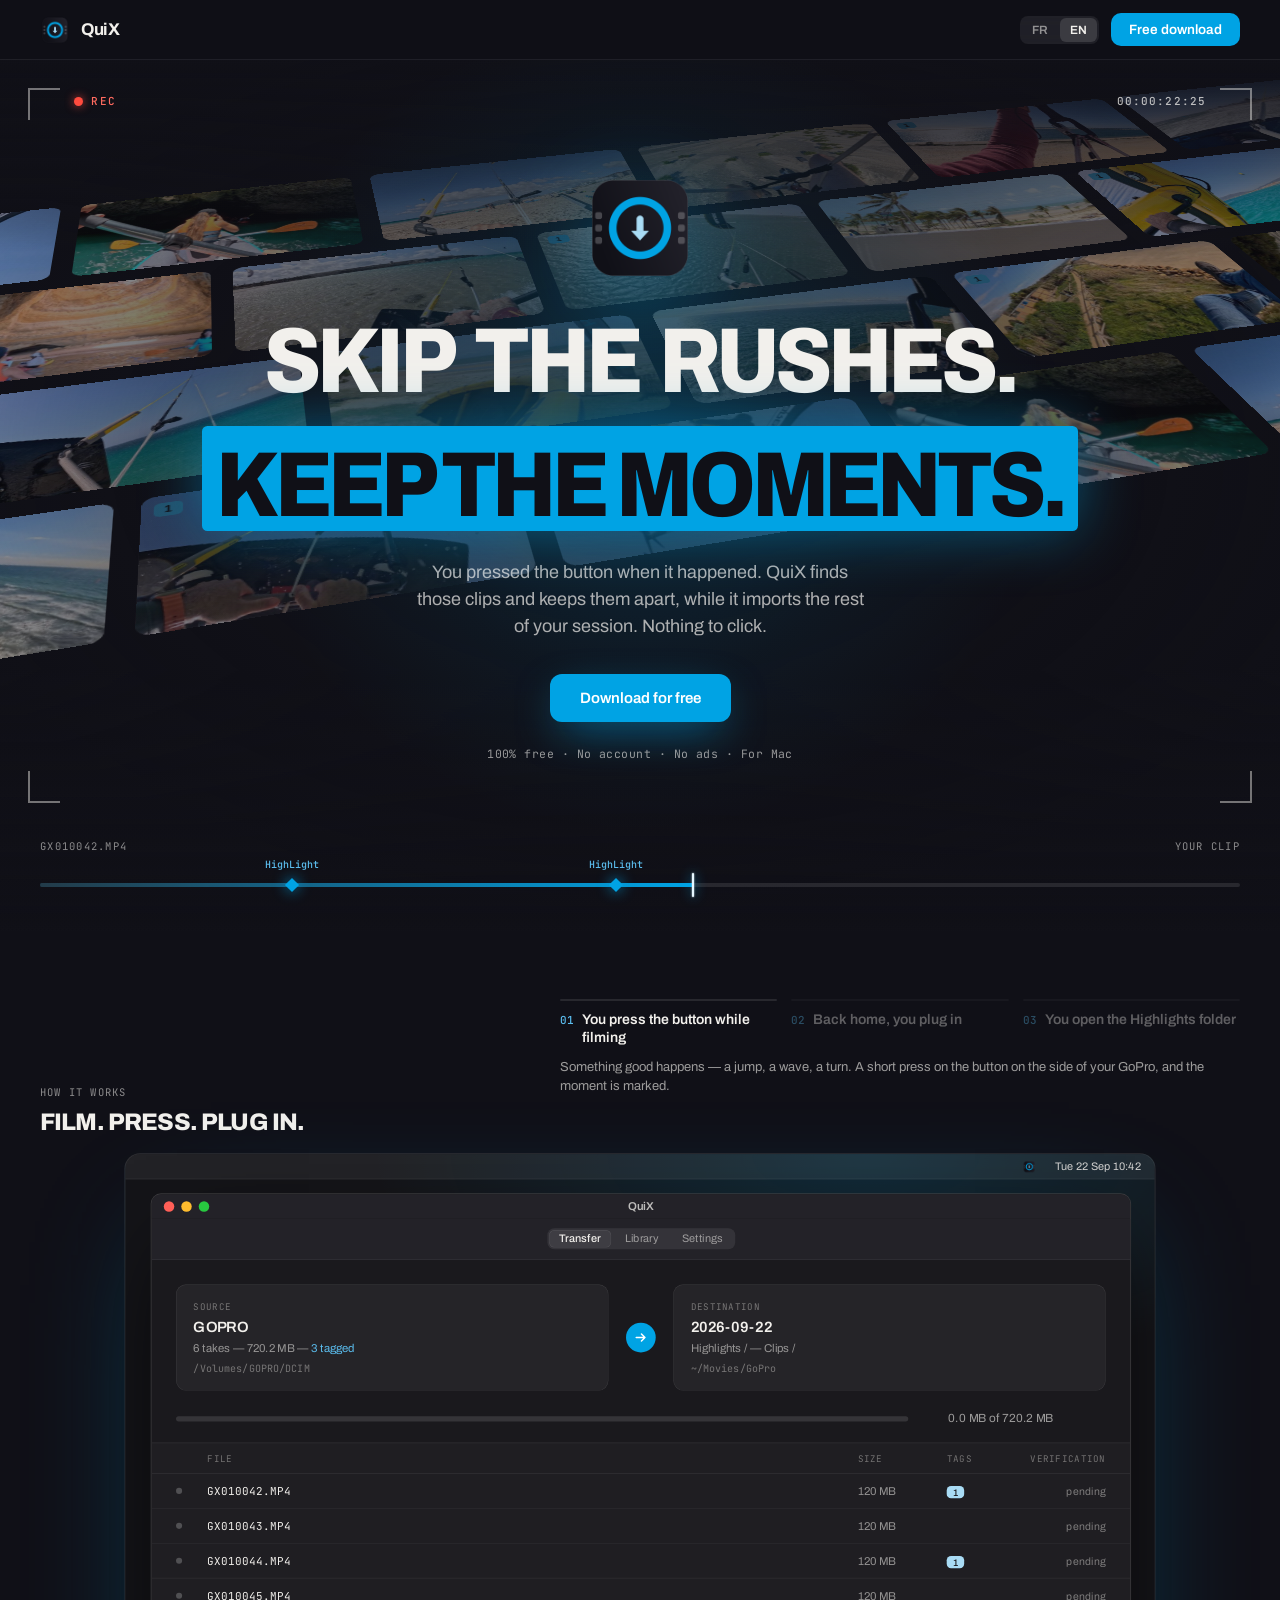
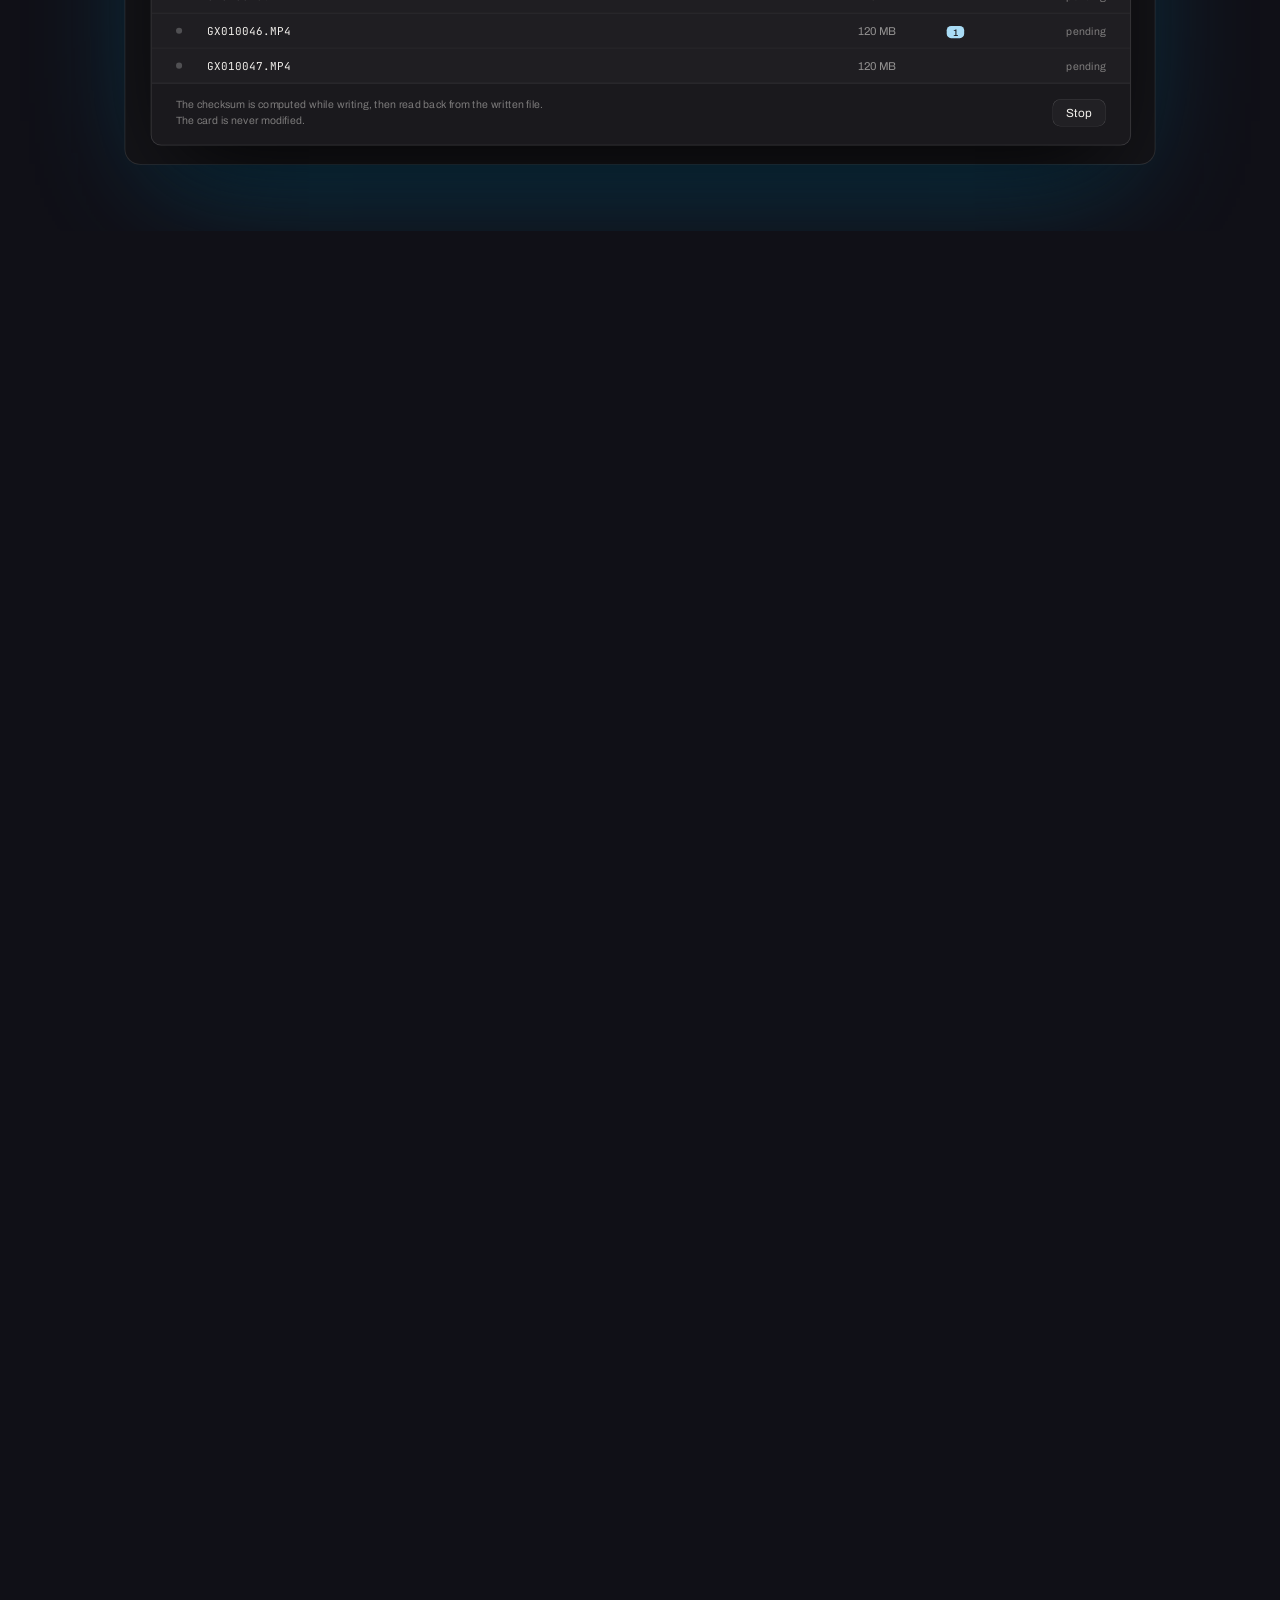
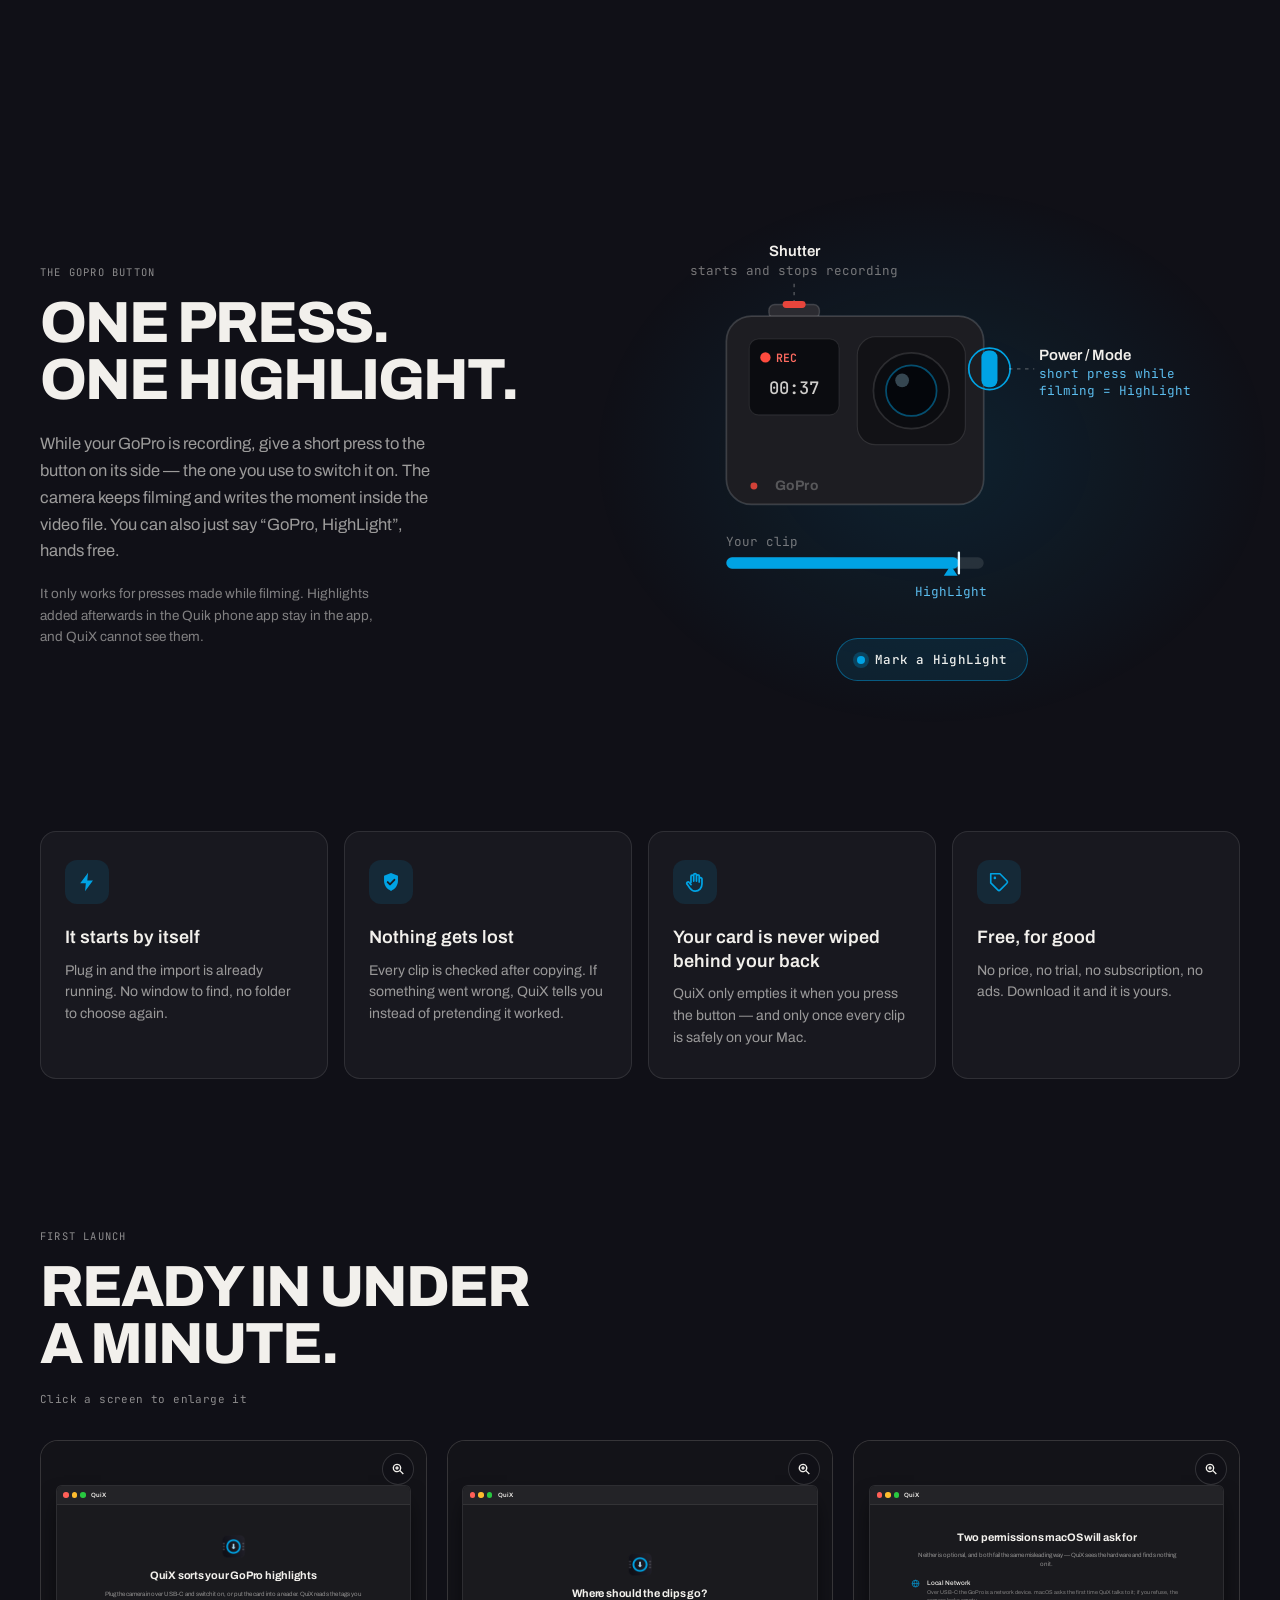
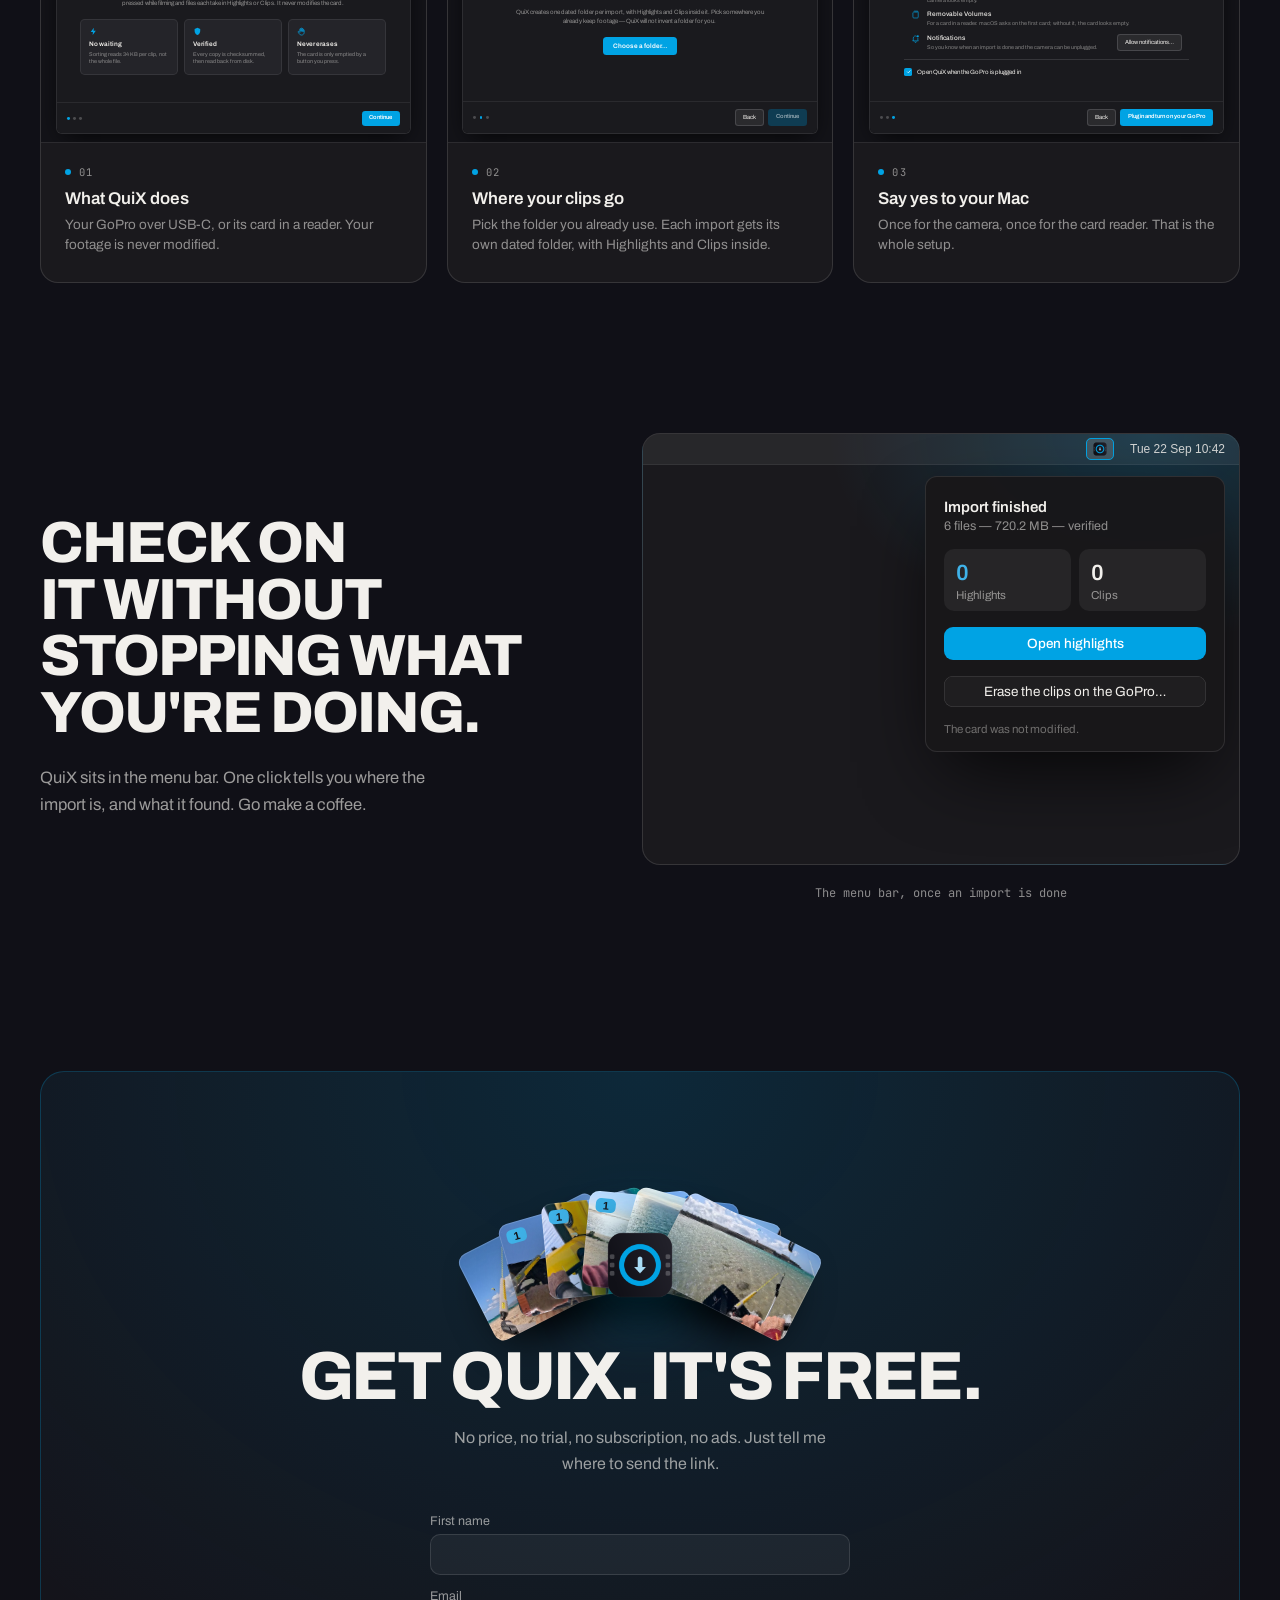
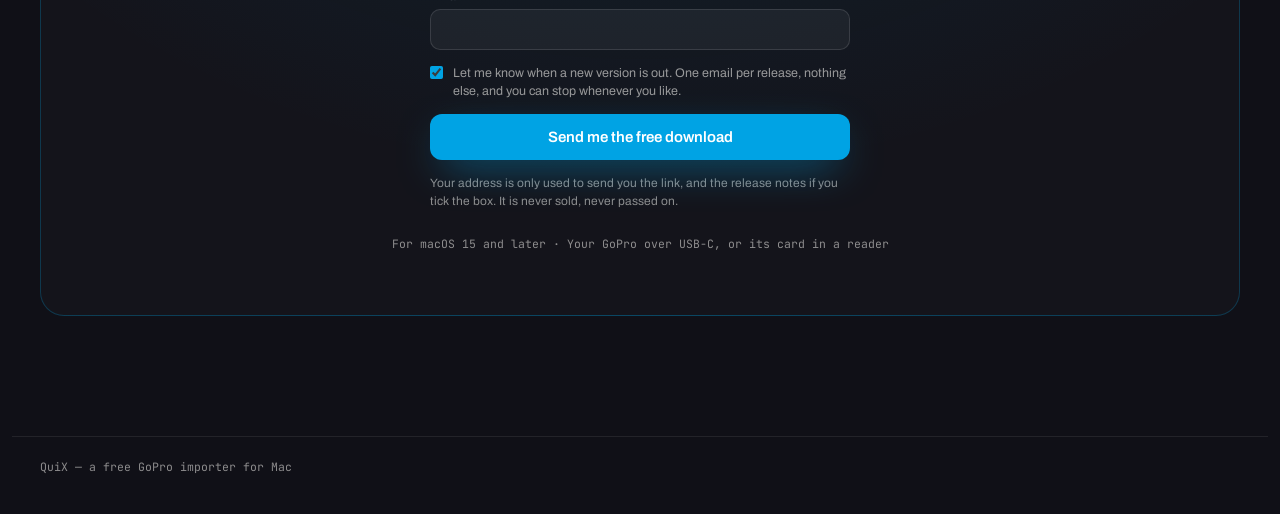
==== site/index.html @ 023a3b87 "fix(site): centre the shutter over the front screen; keep share folders on deploy The HERO12 drawing" ====
<!DOCTYPE html>
<html lang="en">
<head>
<meta charset="utf-8">
<meta name="viewport" content="width=device-width, initial-scale=1">
<title>QuiX — free GoPro importer for Mac that sorts your highlights</title>
<meta name="description" content="Press the button on your GoPro when something good happens. QuiX finds those moments and puts the clips in their own folder, automatically. Free, for Mac.">
<link rel="icon" href="assets/favicon.png">
<meta property="og:title" content="QuiX — skip the rushes, keep the moments">
<meta property="og:description" content="Press the button while you film. QuiX does the rest. Free, for Mac.">
<meta property="og:image" content="https://quix.xavier-kain.fr/assets/icon-1024.png">
<meta property="og:type" content="website">
<link rel="preconnect" href="https://fonts.googleapis.com">
<link rel="preconnect" href="https://fonts.gstatic.com" crossorigin>
<link href="https://fonts.googleapis.com/css2?family=Archivo:wdth,wght@62..125,400..900&amp;family=JetBrains+Mono:wght@400;500&amp;display=swap" rel="stylesheet">
<link rel="stylesheet" href="assets/site.css">
</head>
<body>
<!-- Generated by tools/build-site-from-design.py from the designer's export. Edit the design and
     re-run the script rather than editing this file by hand. -->
<div id="top" style="position:relative; font-family:Archivo, -apple-system, 'Helvetica Neue', sans-serif; background:#101017; color:#F2F0EC;">

<header style="position:sticky; top:0; z-index:50; background:rgba(16,16,23,.72); backdrop-filter:blur(16px); -webkit-backdrop-filter:blur(16px); border-bottom:1px solid rgba(255,255,255,.07);">
  <div style="max-width:1200px; margin:0 auto; padding:13px 28px; display:flex; align-items:center; justify-content:space-between; gap:16px;">
    <a href="#top" style="display:flex; align-items:center; gap:11px; color:#F2F0EC;">
      <img src="assets/icon-256.png" alt="QuiX" style="width:30px; height:30px; display:block;">
      <span style="font-weight:700; font-size:17px; letter-spacing:-.02em;">QuiX</span>
    </a>
    <div style="display:flex; align-items:center; gap:12px;">
      <div role="group" aria-label="Language" style="display:flex; gap:2px; padding:2px; border-radius:8px; background:rgba(255,255,255,.07);">
        <button type="button" data-lang="fr" data-action="setFr" style="font:600 12px Archivo, sans-serif; padding:5px 10px; border-radius:6px; border:0; cursor:pointer; color:#F2F0EC; background:rgba(255,255,255,.12);">FR</button>
        <button type="button" data-lang="en" data-action="setEn" style="font:600 12px Archivo, sans-serif; padding:5px 10px; border-radius:6px; border:0; cursor:pointer; color:rgba(242,240,236,.55); background:transparent;">EN</button>
      </div>
      <a class="hx0" href="#download" data-m="nav-cta" style="display:inline-flex; align-items:center; white-space:nowrap; font-size:13.5px; font-weight:600; color:#fff; background:#00A3E4; padding:9px 18px; border-radius:10px; transition:background .2s, transform .3s cubic-bezier(.2,.8,.2,1);">Free download</a>
    </div>
  </div>
  <div style="position:absolute; left:0; right:0; bottom:-1px; height:2px;">
    <div data-m="progress" style="height:100%; background:linear-gradient(90deg, rgba(0,163,228,.3), #00A3E4 85%, #E6F7FF); transform-origin:left center; transform:scaleX(0); box-shadow:0 0 12px rgba(0,163,228,.8);"></div>
  </div>
</header>

<section data-m="hero" data-screen-label="01 Hero" style="position:relative; overflow:hidden; min-height:calc(100vh - 57px); display:flex; flex-direction:column; justify-content:center; padding:110px 28px 170px; text-align:center; box-sizing:border-box; perspective:1400px;">
  <div data-m="wall" aria-hidden="true" style="position:absolute; left:50%; top:50%; width:2400px; margin:-560px 0 0 -1200px; transform:rotateX(52deg) rotateZ(-14deg); transform-origin:50% 50%; pointer-events:none;">
    <div data-row="0" style="display:flex; width:max-content; margin-bottom:22px;"></div>
    <div data-row="1" style="display:flex; width:max-content; margin-bottom:22px; margin-left:-160px;"></div>
    <div data-row="2" style="display:flex; width:max-content; margin-bottom:22px; margin-left:-80px;"></div>
    <div data-row="3" style="display:flex; width:max-content; margin-left:-240px;"></div>
  </div>
  <div aria-hidden="true" style="position:absolute; inset:0; pointer-events:none; background:radial-gradient(ellipse 58% 52% at 50% 46%, rgba(16,16,23,.9), rgba(16,16,23,.62) 62%, rgba(16,16,23,.4)), linear-gradient(180deg, #101017 0%, rgba(16,16,23,0) 22%, rgba(16,16,23,0) 70%, #101017 100%);"></div>
  <div data-m="halo" style="position:absolute; top:50%; left:50%; width:900px; height:900px; margin:-520px 0 0 -450px; pointer-events:none;">
    <div data-m="breathe" style="width:100%; height:100%; border-radius:50%; background:radial-gradient(circle, rgba(0,163,228,.2), rgba(0,163,228,.05) 40%, transparent 64%);"></div>
  </div>
  <div data-m="hero-flash" style="position:absolute; inset:0; pointer-events:none; opacity:0; background:radial-gradient(70% 55% at 50% 100%, rgba(0,163,228,.32), transparent 70%);"></div>

  
    <div data-m="hud" aria-hidden="true" style="position:absolute; top:28px; left:28px; right:28px; bottom:128px; pointer-events:none; transform-origin:50% 50%;">
      <i style="position:absolute; left:0; top:0; width:30px; height:30px; border-left:2px solid rgba(242,240,236,.45); border-top:2px solid rgba(242,240,236,.45);"></i>
      <i style="position:absolute; right:0; top:0; width:30px; height:30px; border-right:2px solid rgba(242,240,236,.45); border-top:2px solid rgba(242,240,236,.45);"></i>
      <i style="position:absolute; left:0; bottom:0; width:30px; height:30px; border-left:2px solid rgba(242,240,236,.45); border-bottom:2px solid rgba(242,240,236,.45);"></i>
      <i style="position:absolute; right:0; bottom:0; width:30px; height:30px; border-right:2px solid rgba(242,240,236,.45); border-bottom:2px solid rgba(242,240,236,.45);"></i>
      <div style="position:absolute; top:6px; left:46px; display:flex; align-items:center; gap:8px; font:500 11px 'JetBrains Mono', monospace; letter-spacing:.14em; color:#FF6B60;">
        <i data-m="blink" style="display:block; width:9px; height:9px; border-radius:50%; background:#FF4B3E; box-shadow:0 0 10px rgba(255,75,62,.8);"></i>
        <span>REC</span>
      </div>
      <div data-m="tc" style="position:absolute; top:6px; right:46px; font:500 11px 'JetBrains Mono', monospace; letter-spacing:.1em; color:rgba(242,240,236,.75); font-variant-numeric:tabular-nums;">00:00:21:00</div>
    </div>
  

  <div data-m="hero-par" style="position:relative; z-index:2; transform-origin:50% 30%;">
    <div data-reveal="blur" data-delay="0" style="width:min(116px, 14vh); height:min(116px, 14vh); margin:0 auto min(32px, 3.5vh);">
      <img data-m="float" src="assets/icon-1024.png" alt="QuiX" style="display:block; width:100%; height:100%; filter:drop-shadow(0 24px 50px rgba(0,163,228,.4));">
    </div>
    <h1 style="margin:0 auto 28px; font-weight:800; font-stretch:88%; font-size:min(clamp(26px, 7.2vw, 120px), 10.5vh); line-height:.94; letter-spacing:-.045em; text-transform:uppercase; max-width:20ch; perspective:800px;">
      <span style="display:flex; flex-wrap:nowrap; white-space:nowrap; justify-content:center; gap:0 .22em;">
        <span data-reveal="word" data-delay="150" style="display:inline-block; transform-origin:50% 100%;">Skip</span>
        <span data-reveal="word" data-delay="230" style="display:inline-block; transform-origin:50% 100%;">the</span>
        <span data-reveal="word" data-delay="310" style="display:inline-block; transform-origin:50% 100%;">rushes.</span>
      </span>
      <span style="display:flex; justify-content:center; margin-top:.24em;">
        <span data-reveal="word" data-delay="420" style="position:relative; display:inline-block; transform-origin:50% 100%; padding:.17em .16em .03em; white-space:nowrap;">
          <i data-m="hl-bar" style="position:absolute; inset:0; background:#00A3E4; border-radius:.06em; transform-origin:left center; overflow:hidden; box-shadow:0 0 60px rgba(0,163,228,.45);">
            <b data-m="hl-sheen" style="position:absolute; top:0; bottom:0; left:0; width:40%; background:linear-gradient(90deg, transparent, rgba(255,255,255,.55), transparent); transform:translateX(-120%);"></b>
          </i>
          <span data-m="hl-text" style="position:relative; color:#101017;">Keep the moments.</span>
        </span>
      </span>
    </h1>
    <p data-reveal="up" data-delay="700" style="font-size:18px; line-height:1.5; color:rgba(242,240,236,.7); margin:0 auto 34px; max-width:46ch; text-wrap:pretty;">You pressed the button when it happened. QuiX finds those clips and keeps them apart, while it imports the rest of your session. Nothing to click.</p>
    <div data-reveal="up" data-delay="820" style="display:flex; justify-content:center; gap:12px; flex-wrap:wrap;">
      <a class="hx1" href="#download" data-magnet="" style="display:inline-flex; align-items:center; gap:10px; white-space:nowrap; font-size:15px; font-weight:600; color:#fff; background:#00A3E4; padding:16px 30px; border-radius:12px; box-shadow:0 14px 44px -12px rgba(0,163,228,.75); transition:background .2s, transform .3s cubic-bezier(.2,.8,.2,1);">Download for free</a>
    </div>
    <p data-reveal="fade" data-delay="950" style="font:400 11.5px 'JetBrains Mono', monospace; letter-spacing:.04em; color:rgba(242,240,236,.6); margin:24px 0 0;">100% free · No account · No ads · For Mac</p>
  </div>

  <div data-reveal="fade" data-delay="1000" style="position:absolute; left:0; right:0; bottom:44px; padding:0 28px; z-index:2;">
    <div style="max-width:1200px; margin:0 auto;">
      <div style="display:flex; justify-content:space-between; gap:12px; font:400 10.5px 'JetBrains Mono', monospace; letter-spacing:.12em; text-transform:uppercase; color:rgba(242,240,236,.55); margin-bottom:30px;">
        <span>GX010042.MP4</span>
        <span>Your clip</span>
      </div>
      <div style="position:relative; height:4px; border-radius:2px; background:rgba(255,255,255,.1);">
        <div data-m="tl-fill" style="position:absolute; inset:0; border-radius:2px; background:linear-gradient(90deg, rgba(0,163,228,.15), #00A3E4); transform-origin:left center; transform:scaleX(.5);"></div>
        <div data-m="tl-mark" data-pos="0.21" style="position:absolute; left:21%; top:50%; width:0; height:0;">
          <i data-ripple="" style="position:absolute; left:-6px; top:-6px; width:12px; height:12px; border-radius:50%; border:1.5px solid #00A3E4; opacity:0; box-sizing:border-box;"></i>
          <i style="position:absolute; left:-5px; top:-5px; width:10px; height:10px; background:#00A3E4; transform:rotate(45deg); box-shadow:0 0 14px rgba(0,163,228,.9);"></i>
          <span data-label="" style="position:absolute; left:0; bottom:14px; transform:translate(-50%, 0); font:500 10px 'JetBrains Mono', monospace; color:#5BBDEE; white-space:nowrap;">HighLight</span>
        </div>
        <div data-m="tl-mark" data-pos="0.48" style="position:absolute; left:48%; top:50%; width:0; height:0;">
          <i data-ripple="" style="position:absolute; left:-6px; top:-6px; width:12px; height:12px; border-radius:50%; border:1.5px solid #00A3E4; opacity:0; box-sizing:border-box;"></i>
          <i style="position:absolute; left:-5px; top:-5px; width:10px; height:10px; background:#00A3E4; transform:rotate(45deg); box-shadow:0 0 14px rgba(0,163,228,.9);"></i>
          <span data-label="" style="position:absolute; left:0; bottom:14px; transform:translate(-50%, 0); font:500 10px 'JetBrains Mono', monospace; color:#5BBDEE; white-space:nowrap;">HighLight</span>
        </div>
        <div data-m="tl-mark" data-pos="0.76" style="position:absolute; left:76%; top:50%; width:0; height:0;">
          <i data-ripple="" style="position:absolute; left:-6px; top:-6px; width:12px; height:12px; border-radius:50%; border:1.5px solid #00A3E4; opacity:0; box-sizing:border-box;"></i>
          <i style="position:absolute; left:-5px; top:-5px; width:10px; height:10px; background:#00A3E4; transform:rotate(45deg); box-shadow:0 0 14px rgba(0,163,228,.9);"></i>
          <span data-label="" style="position:absolute; left:0; bottom:14px; transform:translate(-50%, 0); font:500 10px 'JetBrains Mono', monospace; color:#5BBDEE; white-space:nowrap;">HighLight</span>
        </div>
        <div data-m="tl-head" style="position:absolute; left:50%; top:50%; width:2px; height:24px; margin:-12px 0 0 -1px; border-radius:1px; background:#E6F7FF; box-shadow:0 0 12px #00A3E4, 0 0 2px #fff;"></div>
      </div>
    </div>
  </div>
</section>

<section id="comment" data-m="story" data-screen-label="02 Comment ça marche" style="position:relative; height:620vh;">
  <div style="position:sticky; top:0; height:100vh; overflow:hidden; display:flex; flex-direction:column; padding:68px 28px 16px; box-sizing:border-box;">
    <div style="max-width:1200px; width:100%; margin:0 auto; display:flex; flex-wrap:wrap; gap:16px 48px; align-items:flex-end; justify-content:space-between;">
      <div style="flex:0 1 auto; min-width:0;">
        <div data-m="story-kicker" data-reveal="fade" style="font:400 10.5px 'JetBrains Mono', monospace; letter-spacing:1.2px; text-transform:uppercase; color:rgba(242,240,236,.55); margin-bottom:12px;">How it works</div>
        <div style="overflow:hidden; padding-bottom:.06em;">
          <h2 data-m="story-h2" data-reveal="mask" style="margin:0; font-size:clamp(28px, 3.8vw, 48px); line-height:.98; letter-spacing:-.035em; font-weight:800; text-transform:uppercase;">Film. Press. Plug in.</h2>
        </div>
      </div>
      <div data-m="steps-wrap" style="flex:1 1 480px; max-width:680px; min-width:0;">
        <div style="display:grid; grid-template-columns:repeat(3, minmax(0, 1fr)); gap:14px;">
          <div data-m="step" style="transition:opacity .45s;">
            <div style="height:2px; background:rgba(255,255,255,.1); border-radius:1px; overflow:hidden; margin-bottom:10px;"><div data-m="step-fill" style="height:100%; background:#00A3E4; transform-origin:left center; transform:scaleX(0);"></div></div>
            <div style="display:flex; gap:8px; align-items:baseline;"><span style="font:500 11px 'JetBrains Mono', monospace; color:#5BBDEE;">01</span><span style="font-size:14px; font-weight:600; line-height:1.3;">You press the button while filming</span></div>
          </div>
          <div data-m="step" style="transition:opacity .45s;">
            <div style="height:2px; background:rgba(255,255,255,.1); border-radius:1px; overflow:hidden; margin-bottom:10px;"><div data-m="step-fill" style="height:100%; background:#00A3E4; transform-origin:left center; transform:scaleX(0);"></div></div>
            <div style="display:flex; gap:8px; align-items:baseline;"><span style="font:500 11px 'JetBrains Mono', monospace; color:#5BBDEE;">02</span><span style="font-size:14px; font-weight:600; line-height:1.3;">Back home, you plug in</span></div>
          </div>
          <div data-m="step" style="transition:opacity .45s;">
            <div style="height:2px; background:rgba(255,255,255,.1); border-radius:1px; overflow:hidden; margin-bottom:10px;"><div data-m="step-fill" style="height:100%; background:#00A3E4; transform-origin:left center; transform:scaleX(0);"></div></div>
            <div style="display:flex; gap:8px; align-items:baseline;"><span style="font:500 11px 'JetBrains Mono', monospace; color:#5BBDEE;">03</span><span style="font-size:14px; font-weight:600; line-height:1.3;">You open the Highlights folder</span></div>
          </div>
        </div>
        <div data-m="step-bodies" style="display:grid; margin-top:10px; font-size:13px; line-height:1.5; color:rgba(242,240,236,.62);">
          <p data-m="step-body" style="grid-area:1 / 1; margin:0; transition:opacity .45s, transform .45s;">Something good happens — a jump, a wave, a turn. A short press on the button on the side of your GoPro, and the moment is marked.</p>
          <p data-m="step-body" style="grid-area:1 / 1; margin:0; opacity:0; transition:opacity .45s, transform .45s;">The camera over USB-C, switched on. Or the memory card in a reader. QuiX starts on its own.</p>
          <p data-m="step-body" style="grid-area:1 / 1; margin:0; opacity:0; transition:opacity .45s, transform .45s;">Your whole session is there, and the moments you marked are already waiting in their own folder.</p>
        </div>
      </div>
    </div>

    <div data-m="stage-box" style="flex:1; min-height:0; position:relative; margin-top:18px;">
      <div data-m="stage" style="position:absolute; left:50%; top:50%; width:1180px; height:700px; margin:-350px 0 0 -590px; transform-origin:50% 50%; font-family:-apple-system, BlinkMacSystemFont, 'Helvetica Neue', Archivo, sans-serif; color:#F2F0EC; text-align:left;">
        <div style="position:absolute; inset:0; border-radius:18px; border:1px solid rgba(255,255,255,.12); overflow:hidden; background:radial-gradient(80% 60% at 72% 0%, rgba(0,163,228,.16), transparent 60%), #141418; box-shadow:0 50px 140px -50px rgba(0,163,228,.45);">
          <div style="display:flex; justify-content:flex-end; align-items:center; gap:16px; height:28px; padding:0 16px; background:rgba(255,255,255,.06); border-bottom:1px solid rgba(255,255,255,.06); font-size:12.5px; color:rgba(242,240,236,.85);">
            <span data-m="mb-icon" style="display:grid; place-items:center; width:28px; height:20px; border-radius:5px; transition:background .2s;"><img src="assets/icon-256.png" alt="" style="width:15px; height:15px; display:block;"></span>
            <span>Tue 22 Sep  10:42</span>
          </div>
        </div>

        <div style="position:absolute; left:30px; top:46px; width:1120px; height:630px; background:#1A191D; border-radius:12px; border:1px solid rgba(255,255,255,.14); overflow:hidden; box-shadow:0 40px 100px -30px rgba(0,0,0,.9);">
          <div style="position:relative; height:28px; background:#232228; display:flex; align-items:center; padding:0 14px;">
            <span style="display:flex; gap:8px;"><i style="display:block; width:12px; height:12px; border-radius:50%; background:#FF5F57;"></i><i style="display:block; width:12px; height:12px; border-radius:50%; background:#FEBC2E;"></i><i style="display:block; width:12px; height:12px; border-radius:50%; background:#28C840;"></i></span>
            <span style="position:absolute; left:0; right:0; text-align:center; font-size:13px; font-weight:600; color:rgba(242,240,236,.75); pointer-events:none;">QuiX</span>
          </div>
          <div style="position:relative; height:46px; background:#232228; display:flex; align-items:center; justify-content:center; border-bottom:.5px solid rgba(255,255,255,.08);">
            <div style="display:flex; gap:4px; padding:2px; border-radius:8px; background:rgba(255,255,255,.08);">
              <span data-m="tab" style="font-size:12.5px; font-weight:500; padding:3px 12px; border-radius:6px; color:#F2F0EC; background:rgba(255,255,255,.05); box-shadow:inset 0 0 0 .5px rgba(255,255,255,.12); transition:background .25s, color .25s;">Transfer</span>
              <span data-m="tab" style="font-size:12.5px; padding:3px 12px; border-radius:6px; color:rgba(242,240,236,.55); transition:background .25s, color .25s;">Library</span>
              <span data-m="tab" style="font-size:12.5px; padding:3px 12px; border-radius:6px; color:rgba(242,240,236,.55);">Settings</span>
            </div>
            <div data-m="ind" style="position:absolute; right:20px; top:0; bottom:0; display:flex; align-items:center; gap:7px; font-size:11.5px; color:#5BBDEE; opacity:0; transition:opacity .3s;"><i data-m="pulse-dot" style="display:block; width:6px; height:6px; border-radius:50%; background:#00A3E4;"></i><span>Import in progress</span></div>
          </div>

          <div style="position:relative; height:556px;">
            <div data-m="scene-transfer" style="position:absolute; inset:0; display:flex; flex-direction:column;">
              <div style="display:flex; align-items:center; gap:20px; padding:28px 28px 24px;">
                <div style="flex:1; min-width:0; padding:18px 20px; border-radius:12px; background:rgba(255,255,255,.05); box-shadow:inset 0 0 0 .5px rgba(255,255,255,.12); display:flex; flex-direction:column; gap:8px;">
                  <span style="font:400 10.5px 'JetBrains Mono', monospace; letter-spacing:1.2px; color:rgba(242,240,236,.4);">SOURCE</span>
                  <span style="font-size:17px; font-weight:600; letter-spacing:-.01em;">GOPRO</span>
                  <span style="font-size:13px; color:rgba(242,240,236,.55);">6 takes — 720.2 MB — <span style="color:#5BBDEE;">3 tagged</span></span>
                  <span style="font:400 11.5px 'JetBrains Mono', monospace; color:rgba(242,240,236,.4);">/Volumes/GOPRO/DCIM</span>
                </div>
                <div style="flex:none; width:34px; height:34px; border-radius:50%; background:#00A3E4; display:grid; place-items:center;"><svg viewBox="0 0 24 24" style="width:16px; height:16px;"><path d="M4 12h15M13 6l6 6-6 6" style="fill:none; stroke:#fff; stroke-width:2.6; stroke-linecap:round; stroke-linejoin:round;"></path></svg></div>
                <div style="flex:1; min-width:0; padding:18px 20px; border-radius:12px; background:rgba(255,255,255,.05); box-shadow:inset 0 0 0 .5px rgba(255,255,255,.12); display:flex; flex-direction:column; gap:8px;">
                  <span style="font:400 10.5px 'JetBrains Mono', monospace; letter-spacing:1.2px; color:rgba(242,240,236,.4);">DESTINATION</span>
                  <span style="font-size:17px; font-weight:600; letter-spacing:-.01em;">2026-09-22</span>
                  <span style="font-size:13px; color:rgba(242,240,236,.55);">Highlights / — Clips /</span>
                  <span style="font:400 11.5px 'JetBrains Mono', monospace; color:rgba(242,240,236,.4);">~/Movies/GoPro</span>
                </div>
              </div>
              <div style="display:flex; align-items:center; gap:16px; padding:0 28px 20px;">
                <div style="position:relative; flex:1; height:6px; border-radius:3px; background:rgba(255,255,255,.12); overflow:hidden;">
                  <i data-m="t-fill" style="position:absolute; left:0; top:0; bottom:0; width:100%; background:#00A3E4; border-radius:3px;"></i>
                  <i data-m="t-verif" style="position:absolute; top:0; bottom:0; left:100%; width:0; background:#C2E7F8;"></i>
                </div>
                <span data-m="t-mo" style="font-size:13.5px; color:rgba(242,240,236,.6); font-variant-numeric:tabular-nums; min-width:150px; text-align:right;">720,2 Mo sur 720,2 Mo</span>
                <span data-m="t-eta" style="font:400 12px 'JetBrains Mono', monospace; color:rgba(242,240,236,.4); min-width:44px;"></span>
              </div>
              <div style="flex:1; min-height:0; background:rgba(255,255,255,.025); border-top:.5px solid rgba(255,255,255,.08);">
                <div style="display:flex; align-items:center; gap:12px; padding:10px 28px; border-bottom:.5px solid rgba(255,255,255,.08); font:400 10.5px 'JetBrains Mono', monospace; letter-spacing:1.2px; color:rgba(242,240,236,.4);">
                  <span style="width:24px; flex:none;"></span><span style="flex:1;">FILE</span><span style="width:90px; flex:none;">SIZE</span><span style="width:70px; flex:none;">TAGS</span><span style="width:100px; flex:none; text-align:right;">VERIFICATION</span>
                </div>
                <div data-m="t-row" style="display:flex; align-items:center; gap:12px; padding:11px 28px; border-bottom:.5px solid rgba(255,255,255,.05);"><span style="width:24px; flex:none;"><i data-dot="" style="display:block; width:7px; height:7px; border-radius:50%; background:#00A3E4;"></i></span><span style="flex:1; min-width:0; font:400 12.5px 'JetBrains Mono', monospace;">GX010042.MP4</span><span style="width:90px; flex:none; font-size:13px; color:rgba(242,240,236,.55);">120 MB</span><span style="width:70px; flex:none;"><b style="font-size:11px; font-weight:500; color:#17161A; background:#A9DCF5; padding:1px 7px; border-radius:5px;">1</b></span><span data-state="" style="width:100px; flex:none; text-align:right; font-size:12px; color:rgba(242,240,236,.45);">verified</span></div>
                <div data-m="t-row" style="display:flex; align-items:center; gap:12px; padding:11px 28px; border-bottom:.5px solid rgba(255,255,255,.05);"><span style="width:24px; flex:none;"><i data-dot="" style="display:block; width:7px; height:7px; border-radius:50%; background:#00A3E4;"></i></span><span style="flex:1; min-width:0; font:400 12.5px 'JetBrains Mono', monospace;">GX010043.MP4</span><span style="width:90px; flex:none; font-size:13px; color:rgba(242,240,236,.55);">120 MB</span><span style="width:70px; flex:none;"></span><span data-state="" style="width:100px; flex:none; text-align:right; font-size:12px; color:rgba(242,240,236,.45);">verified</span></div>
                <div data-m="t-row" style="display:flex; align-items:center; gap:12px; padding:11px 28px; border-bottom:.5px solid rgba(255,255,255,.05);"><span style="width:24px; flex:none;"><i data-dot="" style="display:block; width:7px; height:7px; border-radius:50%; background:#00A3E4;"></i></span><span style="flex:1; min-width:0; font:400 12.5px 'JetBrains Mono', monospace;">GX010044.MP4</span><span style="width:90px; flex:none; font-size:13px; color:rgba(242,240,236,.55);">120 MB</span><span style="width:70px; flex:none;"><b style="font-size:11px; font-weight:500; color:#17161A; background:#A9DCF5; padding:1px 7px; border-radius:5px;">1</b></span><span data-state="" style="width:100px; flex:none; text-align:right; font-size:12px; color:rgba(242,240,236,.45);">verified</span></div>
                <div data-m="t-row" style="display:flex; align-items:center; gap:12px; padding:11px 28px; border-bottom:.5px solid rgba(255,255,255,.05);"><span style="width:24px; flex:none;"><i data-dot="" style="display:block; width:7px; height:7px; border-radius:50%; background:#00A3E4;"></i></span><span style="flex:1; min-width:0; font:400 12.5px 'JetBrains Mono', monospace;">GX010045.MP4</span><span style="width:90px; flex:none; font-size:13px; color:rgba(242,240,236,.55);">120 MB</span><span style="width:70px; flex:none;"></span><span data-state="" style="width:100px; flex:none; text-align:right; font-size:12px; color:rgba(242,240,236,.45);">verified</span></div>
                <div data-m="t-row" style="display:flex; align-items:center; gap:12px; padding:11px 28px; border-bottom:.5px solid rgba(255,255,255,.05);"><span style="width:24px; flex:none;"><i data-dot="" style="display:block; width:7px; height:7px; border-radius:50%; background:#00A3E4;"></i></span><span style="flex:1; min-width:0; font:400 12.5px 'JetBrains Mono', monospace;">GX010046.MP4</span><span style="width:90px; flex:none; font-size:13px; color:rgba(242,240,236,.55);">120 MB</span><span style="width:70px; flex:none;"><b style="font-size:11px; font-weight:500; color:#17161A; background:#A9DCF5; padding:1px 7px; border-radius:5px;">1</b></span><span data-state="" style="width:100px; flex:none; text-align:right; font-size:12px; color:rgba(242,240,236,.45);">verified</span></div>
                <div data-m="t-row" style="display:flex; align-items:center; gap:12px; padding:11px 28px; border-bottom:.5px solid rgba(255,255,255,.05);"><span style="width:24px; flex:none;"><i data-dot="" style="display:block; width:7px; height:7px; border-radius:50%; background:#00A3E4;"></i></span><span style="flex:1; min-width:0; font:400 12.5px 'JetBrains Mono', monospace;">GX010047.MP4</span><span style="width:90px; flex:none; font-size:13px; color:rgba(242,240,236,.55);">120 MB</span><span style="width:70px; flex:none;"></span><span data-state="" style="width:100px; flex:none; text-align:right; font-size:12px; color:rgba(242,240,236,.45);">verified</span></div>
              </div>
              <div style="display:flex; align-items:center; gap:14px; padding:16px 28px 20px; border-top:.5px solid rgba(255,255,255,.08);">
                <span style="max-width:420px; font-size:12px; line-height:1.45; color:rgba(242,240,236,.45);">The checksum is computed while writing, then read back from the written file. The card is never modified.</span>
                <span style="flex:1;"></span>
                <span data-m="t-stop" style="display:none; font-size:13.5px; padding:8px 16px; border-radius:9px; background:rgba(255,255,255,.03); box-shadow:inset 0 0 0 .5px rgba(255,255,255,.18);">Stop</span>
                <span data-m="t-done" style="display:flex; gap:10px;">
                  <span style="font-size:13.5px; padding:8px 16px; border-radius:9px; background:rgba(255,255,255,.03); box-shadow:inset 0 0 0 .5px rgba(255,255,255,.18);">Erase GoPro (6)…</span>
                  <span data-m="t-open" style="font-size:13.5px; font-weight:500; color:#fff; padding:9px 16px; border-radius:9px; background:#00A3E4; transition:box-shadow .3s;">Open highlights</span>
                </span>
              </div>
            </div>

            <div data-m="scene-library" style="position:absolute; inset:0; display:flex; opacity:0;">
              <div style="flex:none; width:214px; display:flex; flex-direction:column; background:#201F25; border-right:.5px solid rgba(255,255,255,.08);">
                <div style="padding:10px 10px 0; display:flex; flex-direction:column; gap:2px;">
                  <div style="display:flex; align-items:center; gap:9px; padding:7px 10px; border-radius:7px; font-size:13.5px; color:rgba(242,240,236,.85);"><i style="display:block; width:6px; height:6px; border-radius:50%; background:#00A3E4;"></i><span style="flex:1;">All highlights</span><span style="font-size:12px; color:rgba(242,240,236,.4);">3</span></div>
                  <div style="display:flex; align-items:center; gap:9px; padding:7px 10px; border-radius:7px; font-size:13.5px; color:rgba(242,240,236,.85);"><i style="display:block; width:6px; height:6px; border-radius:50%; background:rgba(255,255,255,.2);"></i><span style="flex:1;">All clips</span><span style="font-size:12px; color:rgba(242,240,236,.4);">6</span></div>
                  <div style="padding:20px 10px 8px; font:400 10.5px 'JetBrains Mono', monospace; letter-spacing:1.2px; color:rgba(242,240,236,.4);">SESSIONS</div>
                  <div style="display:flex; align-items:baseline; padding:7px 10px; border-radius:7px; background:rgba(255,255,255,.09); color:rgba(242,240,236,.85);"><span style="flex:1; font:400 12.5px 'JetBrains Mono', monospace;">2026-09-22</span><span style="font-size:12px; color:rgba(242,240,236,.4);">6</span></div>
                  <div style="display:flex; align-items:baseline; padding:7px 10px; border-radius:7px; color:rgba(242,240,236,.85);"><span style="flex:1; font:400 12.5px 'JetBrains Mono', monospace;">2026-09-14</span><span style="font-size:12px; color:rgba(242,240,236,.4);">11</span></div>
                  <div style="display:flex; align-items:baseline; padding:7px 10px; border-radius:7px; color:rgba(242,240,236,.85);"><span style="flex:1; font:400 12.5px 'JetBrains Mono', monospace;">2026-09-07</span><span style="font-size:12px; color:rgba(242,240,236,.4);">8</span></div>
                </div>
                <div style="flex:1;"></div>
                <div style="padding:14px 16px 16px; border-top:.5px solid rgba(255,255,255,.08); display:flex; flex-direction:column; gap:5px;">
                  <span style="font-size:11.5px; color:rgba(242,240,236,.4);">Import folder</span>
                  <span style="font:400 12px 'JetBrains Mono', monospace; color:rgba(242,240,236,.85);">~/Movies/GoPro</span>
                </div>
              </div>

              <div style="flex:1; min-width:0; display:flex; flex-direction:column;">
                <div style="height:46px; flex:none; display:flex; align-items:center; justify-content:space-between; padding:0 20px; background:#1F1E23; border-bottom:.5px solid rgba(255,255,255,.08);">
                  <span style="display:flex; align-items:baseline; gap:10px;"><b style="font-size:13.5px; font-weight:600;">2026-09-22</b><span style="font-size:12.5px; color:rgba(242,240,236,.4);">6 takes — 3 tagged</span></span>
                  <span style="display:flex; gap:4px; padding:2px; border-radius:8px; background:rgba(255,255,255,.08); font-size:12.5px;"><span style="padding:3px 12px; color:rgba(242,240,236,.55);">Highlights</span><span style="padding:3px 12px; color:rgba(242,240,236,.55);">Clips</span><span style="padding:3px 12px; border-radius:6px; font-weight:500; background:rgba(255,255,255,.05); box-shadow:inset 0 0 0 .5px rgba(255,255,255,.12);">All</span></span>
                </div>
                <div style="display:grid; grid-template-columns:repeat(3, minmax(0, 1fr)); gap:14px; padding:18px 20px 20px;">
                  <div data-m="thumb" style="min-width:0;"><div data-thumb-in="" style="display:flex; flex-direction:column; gap:7px;">
                    <div style="position:relative; aspect-ratio:16/9; border-radius:8px; overflow:hidden; background:rgba(255,255,255,.03) repeating-linear-gradient(135deg, rgba(255,255,255,.04) 0 6px, transparent 6px 12px);">
                      <div id="slot-c1" role="img" style="position:absolute; inset:0; width:100%; height:100%; background:#1C1B21 center/cover no-repeat url('assets/thumbs/k-jump.jpg');"></div>
                      <i data-thumb-sel="" style="position:absolute; inset:0; border-radius:8px; box-shadow:inset 0 0 0 2px #00A3E4; opacity:0; pointer-events:none;"></i>
                      <b data-badge="" style="position:absolute; top:7px; left:7px; font-size:11px; font-weight:500; color:#17161A; background:#3FB2E8; padding:1px 7px; border-radius:5px; pointer-events:none;">1</b>
                    </div>
                    <div style="display:flex; justify-content:space-between;"><span style="font:400 12px 'JetBrains Mono', monospace;">GX010042.MP4</span><span style="font-size:12px; color:rgba(242,240,236,.4);">0:42</span></div>
                  </div></div>
                  <div data-m="thumb" style="min-width:0;"><div data-thumb-in="" style="display:flex; flex-direction:column; gap:7px;">
                    <div style="position:relative; aspect-ratio:16/9; border-radius:8px; overflow:hidden; background:rgba(255,255,255,.03) repeating-linear-gradient(135deg, rgba(255,255,255,.04) 0 6px, transparent 6px 12px);">
                      <div id="slot-c2" role="img" style="position:absolute; inset:0; width:100%; height:100%; background:#1C1B21 center/cover no-repeat url('assets/thumbs/k-beach.jpg');"></div>
                      <i data-thumb-sel="" style="position:absolute; inset:0; border-radius:8px; box-shadow:inset 0 0 0 2px #00A3E4; opacity:0; pointer-events:none;"></i>
                    </div>
                    <div style="display:flex; justify-content:space-between;"><span style="font:400 12px 'JetBrains Mono', monospace;">GX010043.MP4</span><span style="font-size:12px; color:rgba(242,240,236,.4);">1:08</span></div>
                  </div></div>
                  <div data-m="thumb" style="min-width:0;"><div data-thumb-in="" style="display:flex; flex-direction:column; gap:7px;">
                    <div style="position:relative; aspect-ratio:16/9; border-radius:8px; overflow:hidden; background:rgba(255,255,255,.03) repeating-linear-gradient(135deg, rgba(255,255,255,.04) 0 6px, transparent 6px 12px);">
                      <div id="slot-c3" role="img" style="position:absolute; inset:0; width:100%; height:100%; background:#1C1B21 center/cover no-repeat url('assets/thumbs/flare.jpg');"></div>
                      <i data-thumb-sel="" style="position:absolute; inset:0; border-radius:8px; box-shadow:inset 0 0 0 2px #00A3E4; opacity:0; pointer-events:none;"></i>
                      <b data-badge="" style="position:absolute; top:7px; left:7px; font-size:11px; font-weight:500; color:#17161A; background:#3FB2E8; padding:1px 7px; border-radius:5px; pointer-events:none;">1</b>
                    </div>
                    <div style="display:flex; justify-content:space-between;"><span style="font:400 12px 'JetBrains Mono', monospace;">GX010044.MP4</span><span style="font-size:12px; color:rgba(242,240,236,.4);">0:37</span></div>
                  </div></div>
                  <div data-m="thumb" style="min-width:0;"><div data-thumb-in="" style="display:flex; flex-direction:column; gap:7px;">
                    <div style="position:relative; aspect-ratio:16/9; border-radius:8px; overflow:hidden; background:rgba(255,255,255,.03) repeating-linear-gradient(135deg, rgba(255,255,255,.04) 0 6px, transparent 6px 12px);">
                      <div id="slot-c4" role="img" style="position:absolute; inset:0; width:100%; height:100%; background:#1C1B21 center/cover no-repeat url('assets/thumbs/k-water.jpg');"></div>
                      <i data-thumb-sel="" style="position:absolute; inset:0; border-radius:8px; box-shadow:inset 0 0 0 2px #00A3E4; opacity:0; pointer-events:none;"></i>
                    </div>
                    <div style="display:flex; justify-content:space-between;"><span style="font:400 12px 'JetBrains Mono', monospace;">GX010045.MP4</span><span style="font-size:12px; color:rgba(242,240,236,.4);">0:55</span></div>
                  </div></div>
                  <div data-m="thumb" style="min-width:0;"><div data-thumb-in="" style="display:flex; flex-direction:column; gap:7px;">
                    <div style="position:relative; aspect-ratio:16/9; border-radius:8px; overflow:hidden; background:rgba(255,255,255,.03) repeating-linear-gradient(135deg, rgba(255,255,255,.04) 0 6px, transparent 6px 12px);">
                      <div id="slot-c5" role="img" style="position:absolute; inset:0; width:100%; height:100%; background:#1C1B21 center/cover no-repeat url('assets/thumbs/wing.jpg');"></div>
                      <i data-thumb-sel="" style="position:absolute; inset:0; border-radius:8px; box-shadow:inset 0 0 0 2px #00A3E4; opacity:0; pointer-events:none;"></i>
                      <b data-badge="" style="position:absolute; top:7px; left:7px; font-size:11px; font-weight:500; color:#17161A; background:#3FB2E8; padding:1px 7px; border-radius:5px; pointer-events:none;">1</b>
                    </div>
                    <div style="display:flex; justify-content:space-between;"><span style="font:400 12px 'JetBrains Mono', monospace;">GX010046.MP4</span><span style="font-size:12px; color:rgba(242,240,236,.4);">1:21</span></div>
                  </div></div>
                  <div data-m="thumb" style="min-width:0;"><div data-thumb-in="" style="display:flex; flex-direction:column; gap:7px;">
                    <div style="position:relative; aspect-ratio:16/9; border-radius:8px; overflow:hidden; background:rgba(255,255,255,.03) repeating-linear-gradient(135deg, rgba(255,255,255,.04) 0 6px, transparent 6px 12px);">
                      <div id="slot-c6" role="img" style="position:absolute; inset:0; width:100%; height:100%; background:#1C1B21 center/cover no-repeat url('assets/thumbs/para.jpg');"></div>
                      <i data-thumb-sel="" style="position:absolute; inset:0; border-radius:8px; box-shadow:inset 0 0 0 2px #00A3E4; opacity:0; pointer-events:none;"></i>
                    </div>
                    <div style="display:flex; justify-content:space-between;"><span style="font:400 12px 'JetBrains Mono', monospace;">GX010047.MP4</span><span style="font-size:12px; color:rgba(242,240,236,.4);">0:29</span></div>
                  </div></div>
                </div>
              </div>

              <div style="flex:none; width:268px; display:flex; flex-direction:column; background:#1F1E23; border-left:.5px solid rgba(255,255,255,.08);">
                <div style="height:46px; flex:none; display:flex; align-items:center; padding:0 18px; font-size:13px; font-weight:600; color:rgba(242,240,236,.55); border-bottom:.5px solid rgba(255,255,255,.08);">Inspector</div>
                <div style="position:relative; flex:1;">
                  <div data-m="insp-empty" style="position:absolute; inset:0; display:grid; place-items:center; font-size:12.5px; color:rgba(242,240,236,.4);">Select a take.</div>
                  <div data-m="insp-detail" style="position:absolute; inset:0; padding:18px; display:flex; flex-direction:column; gap:18px; opacity:0;">
                    <div style="position:relative; aspect-ratio:16/9; border-radius:8px; overflow:hidden; background:rgba(255,255,255,.03) repeating-linear-gradient(135deg, rgba(255,255,255,.04) 0 6px, transparent 6px 12px); box-shadow:inset 0 0 0 .5px rgba(255,255,255,.1);">
                      <div data-mirror="c1" style="position:absolute; inset:0; background-size:cover; background-position:center; background-image:url(assets/thumbs/k-jump.jpg);"></div>
                    </div>
                    <div style="display:flex; flex-direction:column; gap:4px;"><span style="font:400 14px 'JetBrains Mono', monospace;">GX010042.MP4</span><span style="font-size:12.5px; color:rgba(242,240,236,.4);">0:42 — 120 MB</span></div>
                    <div style="display:flex; flex-direction:column; gap:10px;">
                      <span style="font:400 10.5px 'JetBrains Mono', monospace; letter-spacing:1.2px; color:rgba(242,240,236,.4);">1 MOMENT</span>
                      <div style="position:relative; height:26px; border-radius:5px; overflow:hidden; background:rgba(255,255,255,.03) repeating-linear-gradient(135deg, rgba(255,255,255,.04) 0 6px, transparent 6px 12px); box-shadow:inset 0 0 0 .5px rgba(255,255,255,.1);">
                        <i data-m="insp-mark" style="position:absolute; left:57%; top:0; bottom:0; width:2px; border-radius:1px; background:#00A3E4; box-shadow:0 0 10px #00A3E4; transform-origin:50% 100%;"></i>
                      </div>
                      <div style="display:flex; align-items:center; gap:10px; padding:6px 8px;"><i style="display:block; width:3px; height:14px; border-radius:2px; background:#00A3E4;"></i><span style="font:400 12.5px 'JetBrains Mono', monospace;">0:24</span><span style="flex:1;"></span><span style="font-size:11.5px; color:rgba(242,240,236,.4);">recording</span></div>
                    </div>
                    <span data-m="reveal" style="display:block; text-align:center; font-size:13.5px; font-weight:500; color:#fff; padding:9px 16px; border-radius:9px; background:#00A3E4;">Reveal in Finder</span>
                    <span style="font-size:11.5px; line-height:1.4; color:rgba(242,240,236,.4);">Highlights added afterwards in the Quik app stay inside that app.</span>
                  </div>
                </div>
              </div>
            </div>
          </div>
        </div>

        <div data-m="finder" style="position:absolute; left:250px; top:176px; width:660px; z-index:6; border-radius:12px; overflow:hidden; background:#1E1E22; border:1px solid rgba(255,255,255,.16); box-shadow:0 30px 80px -10px rgba(0,0,0,.85); opacity:0; transform-origin:50% 30%;">
          <div style="display:flex; align-items:center; gap:14px; padding:10px 14px; background:#2A2A2F; border-bottom:1px solid rgba(0,0,0,.4);">
            <span style="display:flex; gap:8px;"><i style="display:block; width:12px; height:12px; border-radius:50%; background:#FF5F57;"></i><i style="display:block; width:12px; height:12px; border-radius:50%; background:#FEBC2E;"></i><i style="display:block; width:12px; height:12px; border-radius:50%; background:#28C840;"></i></span>
            <span style="font-size:15px; letter-spacing:.3em; color:rgba(242,240,236,.4);">‹ ›</span>
            <span style="font-size:13.5px; font-weight:600;">Highlights</span>
          </div>
          <div style="display:flex; height:230px;">
            <div style="flex:none; width:150px; padding:12px 10px; background:rgba(40,40,46,.95); display:flex; flex-direction:column; gap:2px; font-size:12.5px; color:rgba(242,240,236,.85);">
              <span style="font-size:10.5px; font-weight:600; color:rgba(242,240,236,.4); padding:0 7px 6px;">Favorites</span>
              <span style="padding:4px 8px;">AirDrop</span><span style="padding:4px 8px;">Recents</span><span style="padding:4px 8px;">Applications</span><span style="padding:4px 8px; border-radius:5px; background:rgba(255,255,255,.1);">Movies</span><span style="padding:4px 8px;">Downloads</span>
            </div>
            <div style="flex:1; min-width:0; display:flex; align-items:flex-start; gap:18px; padding:26px 22px;">
              <div data-m="file" style="width:130px; flex:none; text-align:center;">
                <div data-file-icon="" style="position:relative; aspect-ratio:16/9; border-radius:5px; overflow:hidden; border:2px solid #fff; box-shadow:0 4px 12px rgba(0,0,0,.5); background:#2A2A2F repeating-linear-gradient(135deg, rgba(255,255,255,.05) 0 6px, transparent 6px 12px); transition:box-shadow .2s;"><div data-mirror="c1" style="position:absolute; inset:0; background-size:cover; background-position:center; background-image:url(assets/thumbs/k-jump.jpg);"></div></div>
                <span data-file-name="" style="display:inline-block; margin-top:8px; font-size:11.5px; padding:1px 6px; border-radius:4px;">GX010042.MP4</span>
              </div>
              <div data-m="file" style="width:130px; flex:none; text-align:center;">
                <div data-file-icon="" style="position:relative; aspect-ratio:16/9; border-radius:5px; overflow:hidden; border:2px solid #fff; box-shadow:0 4px 12px rgba(0,0,0,.5); background:#2A2A2F repeating-linear-gradient(135deg, rgba(255,255,255,.05) 0 6px, transparent 6px 12px);"><div data-mirror="c3" style="position:absolute; inset:0; background-size:cover; background-position:center; background-image:url(assets/thumbs/flare.jpg);"></div></div>
                <span data-file-name="" style="display:inline-block; margin-top:8px; font-size:11.5px; padding:1px 6px; border-radius:4px;">GX010044.MP4</span>
              </div>
              <div data-m="file" style="width:130px; flex:none; text-align:center;">
                <div data-file-icon="" style="position:relative; aspect-ratio:16/9; border-radius:5px; overflow:hidden; border:2px solid #fff; box-shadow:0 4px 12px rgba(0,0,0,.5); background:#2A2A2F repeating-linear-gradient(135deg, rgba(255,255,255,.05) 0 6px, transparent 6px 12px);"><div data-mirror="c5" style="position:absolute; inset:0; background-size:cover; background-position:center; background-image:url(assets/thumbs/wing.jpg);"></div></div>
                <span data-file-name="" style="display:inline-block; margin-top:8px; font-size:11.5px; padding:1px 6px; border-radius:4px;">GX010046.MP4</span>
              </div>
            </div>
          </div>
          <div style="display:flex; align-items:center; gap:8px; padding:8px 14px; font-size:11.5px; color:rgba(242,240,236,.55); background:#232327; border-top:1px solid rgba(0,0,0,.4);">
            <span>Movies</span><span style="color:rgba(242,240,236,.3);">›</span><span>GoPro</span><span style="color:rgba(242,240,236,.3);">›</span><span>2026-09-22</span><span style="color:rgba(242,240,236,.3);">›</span><span>Highlights</span><span style="flex:1;"></span><span>3 items</span>
          </div>
        </div>

        <div data-m="pop-scan" style="position:absolute; top:34px; right:58px; width:300px; z-index:7; box-sizing:border-box; padding:22px 18px 16px; display:flex; flex-direction:column; gap:16px; border-radius:12px; background:rgba(24,23,26,.96); border:1px solid rgba(255,255,255,.1); box-shadow:0 24px 70px -16px rgba(0,0,0,.9); transform-origin:calc(100% - 30px) 0; opacity:0;">
          <div style="display:flex; align-items:center; gap:9px;"><i data-m="pulse-dot" style="display:block; width:7px; height:7px; border-radius:50%; background:#00A3E4;"></i><span style="font-size:15px; font-weight:600;">Reading the camera</span></div>
          <div style="display:flex; align-items:flex-end; gap:3px; height:26px;">
            <i data-m="scan-bar" style="flex:1; height:12px; border-radius:1px; background:rgba(255,255,255,.16);"></i><i data-m="scan-bar" style="flex:1; height:20px; border-radius:1px; background:rgba(255,255,255,.16);"></i><i data-m="scan-bar" style="flex:1; height:9px; border-radius:1px; background:rgba(255,255,255,.16);"></i><i data-m="scan-bar" style="flex:1; height:26px; border-radius:1px; background:rgba(255,255,255,.16);"></i><i data-m="scan-bar" style="flex:1; height:15px; border-radius:1px; background:rgba(255,255,255,.16);"></i><i data-m="scan-bar" style="flex:1; height:22px; border-radius:1px; background:rgba(255,255,255,.16);"></i><i data-m="scan-bar" style="flex:1; height:11px; border-radius:1px; background:rgba(255,255,255,.16);"></i><i data-m="scan-bar" style="flex:1; height:24px; border-radius:1px; background:rgba(255,255,255,.16);"></i><i data-m="scan-bar" style="flex:1; height:17px; border-radius:1px; background:rgba(255,255,255,.16);"></i><i data-m="scan-bar" style="flex:1; height:13px; border-radius:1px; background:rgba(255,255,255,.16);"></i><i data-m="scan-bar" style="flex:1; height:25px; border-radius:1px; background:rgba(255,255,255,.16);"></i><i data-m="scan-bar" style="flex:1; height:10px; border-radius:1px; background:rgba(255,255,255,.16);"></i><i data-m="scan-bar" style="flex:1; height:19px; border-radius:1px; background:rgba(255,255,255,.16);"></i><i data-m="scan-bar" style="flex:1; height:14px; border-radius:1px; background:rgba(255,255,255,.16);"></i>
          </div>
          <div style="display:flex; justify-content:space-between; font-size:12.5px; color:rgba(242,240,236,.55);"><span data-m="scan-count">0 sur 6 clips</span><span>headers only</span></div>
          <span style="font-size:11.5px; color:rgba(242,240,236,.4);">No video is copied at this stage.</span>
        </div>

        <div data-m="cursor" aria-hidden="true" style="position:absolute; left:0; top:0; z-index:10; width:24px; height:24px; margin:-3px 0 0 -4px; opacity:0; pointer-events:none; filter:drop-shadow(0 2px 3px rgba(0,0,0,.5));">
          <svg data-cursor-svg="" viewBox="0 0 24 24" style="width:100%; height:100%; transform-origin:20% 10%;"><path d="M5 2.5v17.2l4.3-4.1 2.6 6 3-1.3-2.6-5.9h6z" style="fill:#fff; stroke:#000; stroke-width:1.2; stroke-linejoin:round;"></path></svg>
        </div>
      </div>
    </div>
    <p data-m="story-caption" style="flex:none; font:400 12px 'JetBrains Mono', monospace; line-height:1.5; color:rgba(242,240,236,.6); text-align:center; margin:14px auto 0; max-width:60ch; opacity:0;">The end of an import: three marked takes, already waiting in Highlights.</p>
  </div>
</section>

<section data-screen-label="03 Bouton GoPro" style="padding:120px 28px 0;">
  <div style="max-width:1200px; margin:0 auto; display:flex; flex-wrap:wrap; gap:56px 64px; align-items:center;">
    <div style="flex:1 1 340px; min-width:0;">
      <div data-reveal="fade" style="font:400 10.5px 'JetBrains Mono', monospace; letter-spacing:1.2px; text-transform:uppercase; color:rgba(242,240,236,.55); margin-bottom:16px;">The GoPro button</div>
      <div style="overflow:hidden; padding-bottom:.06em; margin-bottom:22px;">
        <h2 data-reveal="mask" style="margin:0; font-size:clamp(32px, 4.6vw, 58px); line-height:.98; letter-spacing:-.035em; font-weight:800; text-transform:uppercase; text-wrap:balance; max-width:14ch;">One press. One highlight.</h2>
      </div>
      <p data-reveal="up" data-delay="100" style="font-size:16.5px; line-height:1.62; color:rgba(242,240,236,.62); margin:0 0 18px; max-width:44ch; text-wrap:pretty;">While your GoPro is recording, give a short press to the button on its side — the one you use to switch it on. The camera keeps filming and writes the moment inside the video file. You can also just say “GoPro, HighLight”, hands free.</p>
      <p data-reveal="up" data-delay="180" style="font-size:13.5px; line-height:1.6; color:rgba(242,240,236,.5); margin:0; max-width:44ch; text-wrap:pretty;">It only works for presses made while filming. Highlights added afterwards in the Quik phone app stay in the app, and QuiX cannot see them.</p>
    </div>
    <div data-reveal="scale" data-delay="120" style="flex:1.2 1 400px; min-width:0; position:relative; text-align:center;">
      <div style="position:absolute; inset:-10% -5%; background:radial-gradient(closest-side, rgba(0,163,228,.12), transparent); pointer-events:none;"></div>
      <svg viewBox="44 0 470 330" role="img" aria-label="GoPro HERO12 Black, vue de face" style="position:relative; width:100%; max-width:540px; margin:0 auto; display:block; overflow:visible;">
        <text x="159" y="22" style="fill:#F2F0EC; font:600 13px Archivo, sans-serif; text-anchor:middle;">Shutter</text>
        <text x="159" y="38" style="fill:rgba(242,240,236,.45); font:400 11px 'JetBrains Mono', monospace; text-anchor:middle;">starts and stops recording</text>
        <path d="M159 46 V66" style="stroke:rgba(255,255,255,.28); stroke-width:1.2; stroke-dasharray:3 4; fill:none;"></path>
        <rect x="137" y="64" width="44" height="12" rx="5" style="fill:#2B2B31; stroke:rgba(255,255,255,.16); stroke-width:1.2;"></rect>
        <rect x="149" y="61" width="20" height="6" rx="3" style="fill:#E8453C;"></rect>
        <rect x="100" y="74" width="224" height="164" rx="22" style="fill:#1D1D22; stroke:rgba(255,255,255,.16); stroke-width:1.5;"></rect>
        <g data-action="press" style="cursor:pointer;">
          <circle data-m="pulse-ring" cx="329" cy="120" r="18" style="fill:none; stroke:#00A3E4; stroke-width:1.5; transform-box:fill-box; transform-origin:center;"></circle>
          <circle data-m="gp-halo" cx="330" cy="120" r="15" style="fill:rgba(0,163,228,.45); opacity:0; transform-box:fill-box; transform-origin:center;"></circle>
          <rect data-m="gp-btn" x="322" y="104" width="14" height="32" rx="6" style="fill:#00A3E4;"></rect>
          <rect x="306" y="90" width="44" height="60" style="fill:transparent;"></rect>
        </g>
        <path d="M346 120 H368" style="stroke:rgba(255,255,255,.28); stroke-width:1.2; stroke-dasharray:3 4; fill:none;"></path>
        <text x="372" y="112" style="fill:#F2F0EC; font:600 13px Archivo, sans-serif;">Power / Mode</text>
        <text x="372" y="128" style="fill:#5BBDEE; font:400 11px 'JetBrains Mono', monospace;">short press while</text>
        <text x="372" y="143" style="fill:#5BBDEE; font:400 11px 'JetBrains Mono', monospace;">filming = HighLight</text>
        <rect x="120" y="94" width="78" height="66" rx="8" style="fill:#0B0C10; stroke:rgba(255,255,255,.08);"></rect>
        <rect data-m="gp-flash" x="120" y="94" width="78" height="66" rx="8" style="fill:#00A3E4; opacity:0;"></rect>
        <circle data-m="blink" cx="134" cy="110" r="4.5" style="fill:#FF4B3E;"></circle>
        <text x="143" y="114" style="fill:#FF6B60; font:600 10px 'JetBrains Mono', monospace;">REC</text>
        <text data-m="gp-time" x="159" y="142" style="fill:rgba(242,240,236,.85); font:500 15px 'JetBrains Mono', monospace; text-anchor:middle;">00:21</text>
        <circle cx="124" cy="222" r="3" style="fill:#FF4B3E; opacity:.8;"></circle>
        <text x="142" y="225" style="fill:rgba(242,240,236,.28); font:700 12px Archivo, sans-serif; letter-spacing:.5px;">GoPro</text>
        <rect x="214" y="92" width="94" height="94" rx="16" style="fill:#121216; stroke:rgba(255,255,255,.1);"></rect>
        <circle cx="261" cy="139" r="33" style="fill:#0B0C10; stroke:rgba(255,255,255,.12); stroke-width:1.5;"></circle>
        <circle cx="261" cy="139" r="22" style="fill:#04060B; stroke:rgba(0,163,228,.45); stroke-width:1.5;"></circle>
        <circle cx="253" cy="130" r="6" style="fill:rgba(169,220,245,.3);"></circle>
        <text x="100" y="274" style="fill:rgba(242,240,236,.45); font:400 11px 'JetBrains Mono', monospace;">Your clip</text>
        <rect x="100" y="284" width="224" height="10" rx="5" style="fill:rgba(255,255,255,.1);"></rect>
        <rect data-m="gp-played" x="100" y="284" width="112" height="10" rx="5" style="fill:#00A3E4;"></rect>
        <g data-m="gp-marks"></g>
        <g data-m="gp-head"><rect x="99" y="279" width="2" height="20" rx="1" style="fill:#E6F7FF;"></rect></g>
      </svg>
      <button class="hx2" type="button" data-action="press" data-magnet="" style="margin-top:28px; display:inline-flex; align-items:center; gap:10px; padding:12px 20px; border-radius:999px; border:1px solid rgba(0,163,228,.45); background:rgba(0,163,228,.1); color:#F2F0EC; font:500 12.5px 'JetBrains Mono', monospace; letter-spacing:.02em; cursor:pointer; transition:background .2s, transform .3s cubic-bezier(.2,.8,.2,1);">
        <i style="display:block; width:8px; height:8px; border-radius:50%; background:#00A3E4; box-shadow:0 0 0 4px rgba(0,163,228,.25);"></i>
        <span>Mark a HighLight</span>
      </button>
    </div>
  </div>
</section>

<section data-screen-label="04 Qualités" style="padding:150px 28px 0;">
  <div style="max-width:1200px; margin:0 auto; display:grid; grid-template-columns:repeat(auto-fit, minmax(min(100%, 240px), 1fr)); gap:16px;">
    <div class="hx3" data-spot="" data-tilt="" data-reveal="tilt" data-delay="0" style="position:relative; padding:28px 24px 30px; border-radius:16px; border:1px solid rgba(255,255,255,.1); background:radial-gradient(380px circle at var(--mx, -400px) var(--my, -400px), rgba(0,163,228,.17), transparent 45%), rgba(255,255,255,.035); transition:transform .35s cubic-bezier(.2,.8,.2,1), border-color .3s;">
      <span style="display:grid; place-items:center; width:44px; height:44px; border-radius:12px; margin-bottom:22px; color:#00A3E4; background:rgba(0,163,228,.12);"><svg viewBox="0 0 24 24" style="width:22px; height:22px;"><path d="M13.2 2 4.6 13.4h6.1L9.9 22l8.6-11.6h-6.2z" fill="currentColor"></path></svg></span>
      <h3 style="margin:0 0 10px; font-size:18px; font-weight:600; line-height:1.3;">It starts by itself</h3>
      <p style="margin:0; font-size:14px; line-height:1.55; color:rgba(242,240,236,.6);">Plug in and the import is already running. No window to find, no folder to choose again.</p>
    </div>
    <div class="hx4" data-spot="" data-tilt="" data-reveal="tilt" data-delay="90" style="position:relative; padding:28px 24px 30px; border-radius:16px; border:1px solid rgba(255,255,255,.1); background:radial-gradient(380px circle at var(--mx, -400px) var(--my, -400px), rgba(0,163,228,.17), transparent 45%), rgba(255,255,255,.035); transition:transform .35s cubic-bezier(.2,.8,.2,1), border-color .3s;">
      <span style="display:grid; place-items:center; width:44px; height:44px; border-radius:12px; margin-bottom:22px; color:#00A3E4; background:rgba(0,163,228,.12);"><svg viewBox="0 0 24 24" style="width:22px; height:22px;"><path d="M12 2.2 4.4 5.1v5.6c0 5 3.2 9.2 7.6 11 4.4-1.8 7.6-6 7.6-11V5.1z" fill="currentColor"></path><path d="m8.4 12.1 2.5 2.5 4.8-5" style="fill:none; stroke:#1C1C21; stroke-width:2.1; stroke-linecap:round; stroke-linejoin:round;"></path></svg></span>
      <h3 style="margin:0 0 10px; font-size:18px; font-weight:600; line-height:1.3;">Nothing gets lost</h3>
      <p style="margin:0; font-size:14px; line-height:1.55; color:rgba(242,240,236,.6);">Every clip is checked after copying. If something went wrong, QuiX tells you instead of pretending it worked.</p>
    </div>
    <div class="hx5" data-spot="" data-tilt="" data-reveal="tilt" data-delay="180" style="position:relative; padding:28px 24px 30px; border-radius:16px; border:1px solid rgba(255,255,255,.1); background:radial-gradient(380px circle at var(--mx, -400px) var(--my, -400px), rgba(0,163,228,.17), transparent 45%), rgba(255,255,255,.035); transition:transform .35s cubic-bezier(.2,.8,.2,1), border-color .3s;">
      <span style="display:grid; place-items:center; width:44px; height:44px; border-radius:12px; margin-bottom:22px; color:#00A3E4; background:rgba(0,163,228,.12);"><svg viewBox="0 0 24 24" style="width:22px; height:22px;"><path d="M7.6 12.2V6a1.5 1.5 0 0 1 3 0v5M10.6 11V4.4a1.5 1.5 0 0 1 3 0V11M13.6 11V5.6a1.5 1.5 0 0 1 3 0V12M16.6 12V8.8a1.5 1.5 0 0 1 3 0v5.4c0 4.4-3.1 7.8-7.4 7.8-2.8 0-4.3-1.1-5.9-3.4l-3-4.3a1.5 1.5 0 0 1 2.4-1.8l2 2.4" style="fill:none; stroke:currentColor; stroke-width:1.9; stroke-linecap:round; stroke-linejoin:round;"></path></svg></span>
      <h3 style="margin:0 0 10px; font-size:18px; font-weight:600; line-height:1.3;">Your card is never wiped behind your back</h3>
      <p style="margin:0; font-size:14px; line-height:1.55; color:rgba(242,240,236,.6);">QuiX only empties it when you press the button — and only once every clip is safely on your Mac.</p>
    </div>
    <div class="hx6" data-spot="" data-tilt="" data-reveal="tilt" data-delay="270" style="position:relative; padding:28px 24px 30px; border-radius:16px; border:1px solid rgba(255,255,255,.1); background:radial-gradient(380px circle at var(--mx, -400px) var(--my, -400px), rgba(0,163,228,.17), transparent 45%), rgba(255,255,255,.035); transition:transform .35s cubic-bezier(.2,.8,.2,1), border-color .3s;">
      <span style="display:grid; place-items:center; width:44px; height:44px; border-radius:12px; margin-bottom:22px; color:#00A3E4; background:rgba(0,163,228,.12);"><svg viewBox="0 0 24 24" style="width:22px; height:22px;"><path d="M20.6 13.4 13.4 20.6a2 2 0 0 1-2.8 0L3 13V3h10l7.6 7.6a2 2 0 0 1 0 2.8z" style="fill:none; stroke:currentColor; stroke-width:1.8; stroke-linecap:round; stroke-linejoin:round;"></path><circle cx="7.5" cy="7.5" r="1.4" fill="currentColor"></circle></svg></span>
      <h3 style="margin:0 0 10px; font-size:18px; font-weight:600; line-height:1.3;">Free, for good</h3>
      <p style="margin:0; font-size:14px; line-height:1.55; color:rgba(242,240,236,.6);">No price, no trial, no subscription, no ads. Download it and it is yours.</p>
    </div>
  </div>
</section>

<section data-screen-label="05 Premier lancement" style="padding:150px 28px 0;">
  <div style="max-width:1200px; margin:0 auto;">
    <div data-reveal="fade" style="font:400 10.5px 'JetBrains Mono', monospace; letter-spacing:1.2px; text-transform:uppercase; color:rgba(242,240,236,.55); margin-bottom:16px;">First launch</div>
    <div style="overflow:hidden; padding-bottom:.06em; margin-bottom:44px;">
      <h2 data-reveal="mask" style="margin:0; font-size:clamp(32px, 4.6vw, 58px); line-height:.98; letter-spacing:-.035em; font-weight:800; text-transform:uppercase; text-wrap:balance; max-width:20ch;">Ready in under a minute.</h2>
    </div>
    <p data-reveal="fade" style="font:400 11px 'JetBrains Mono', monospace; letter-spacing:.4px; color:rgba(242,240,236,.55); margin:-26px 0 34px;">Click a screen to enlarge it</p>
    <div style="display:grid; grid-template-columns:repeat(auto-fit, minmax(min(100%, 300px), 1fr)); gap:20px;">

      <div class="hx7" data-reveal="tilt" data-delay="0" style="border:1px solid rgba(255,255,255,.12); border-radius:18px; overflow:hidden; background:#1A191D; transition:border-color .3s;">
        <div data-action="openShot" role="button" tabindex="0" style="position:relative; padding:26px 16px; background:#131318; display:flex; justify-content:center; overflow:hidden; cursor:zoom-in;">
          <span style="position:absolute; right:12px; top:12px; z-index:2; width:30px; height:30px; border-radius:50%; display:grid; place-items:center; color:#F2F0EC; background:rgba(16,16,23,.82); border:.5px solid rgba(255,255,255,.14); pointer-events:none;"><svg viewBox="0 0 24 24" style="width:16px; height:16px;"><path d="M10.5 4a6.5 6.5 0 1 0 4.1 11.5l4.7 4.7 1.4-1.4-4.7-4.7A6.5 6.5 0 0 0 10.5 4zm0 2a4.5 4.5 0 1 1 0 9 4.5 4.5 0 0 1 0-9zM9.5 8v1.5H8v2h1.5V13h2v-1.5H13v-2h-1.5V8z" fill="currentColor"></path></svg></span>
          <div data-par="0.05" style="font-size:clamp(4.4px, .46vw, 6.2px);">
            <div data-win="" style="width:60em; height:42em; display:flex; flex-direction:column; background:#0E0E12; border:.08em solid rgba(255,255,255,.13); border-radius:1em; overflow:hidden; box-shadow:0 1.6em 4em -1.4em rgba(0,0,0,.9); font-family:-apple-system, BlinkMacSystemFont, 'Helvetica Neue', Archivo, sans-serif; line-height:1.35; color:#F2F0EC;">
              <div style="display:flex; align-items:center; gap:.9em; padding:.85em 1.1em; background:#232327; border-bottom:.08em solid rgba(255,255,255,.07);"><span style="display:flex; gap:.5em;"><i style="display:block; width:.95em; height:.95em; border-radius:50%; background:#FF5F57;"></i><i style="display:block; width:.95em; height:.95em; border-radius:50%; background:#FEBC2E;"></i><i style="display:block; width:.95em; height:.95em; border-radius:50%; background:#28C840;"></i></span><span style="font-size:1.05em; font-weight:600;">QuiX</span></div>
              <div style="flex:1; min-height:0; display:flex; flex-direction:column; align-items:center; justify-content:center; text-align:center; padding:2em 4em; background:#1A1A1E;">
                <img src="assets/icon-256.png" alt="" style="width:4.6em; height:4.6em; margin-bottom:1.4em; border-radius:1em;">
                <div style="font-size:1.85em; font-weight:700; letter-spacing:-.02em; margin-bottom:.6em;">QuiX sorts your GoPro highlights</div>
                <div style="font-size:1.05em; line-height:1.45; color:rgba(242,240,236,.55); max-width:42em; margin-bottom:1.8em;">Plug the camera in over USB-C and switch it on, or put the card into a reader. QuiX reads the tags you pressed while filming and files each take in Highlights or Clips. It never modifies the card.</div>
                <div style="display:grid; grid-template-columns:repeat(3, 1fr); gap:1em; width:100%; text-align:left;">
                  <div style="background:#242429; border:.08em solid rgba(255,255,255,.08); border-radius:.8em; padding:1.2em 1.25em 1.3em;"><svg viewBox="0 0 24 24" style="width:1.5em; height:1.5em; color:#00A3E4; margin-bottom:.7em; display:block;"><path d="M13.2 2 4.6 13.4h6.1L9.9 22l8.6-11.6h-6.2z" fill="currentColor"></path></svg><div style="font-size:1.1em; font-weight:600; margin-bottom:.35em;">No waiting</div><div style="font-size:.92em; line-height:1.4; color:rgba(242,240,236,.5);">Sorting reads 34 KB per clip, not the whole file.</div></div>
                  <div style="background:#242429; border:.08em solid rgba(255,255,255,.08); border-radius:.8em; padding:1.2em 1.25em 1.3em;"><svg viewBox="0 0 24 24" style="width:1.5em; height:1.5em; color:#00A3E4; margin-bottom:.7em; display:block;"><path d="M12 2.2 4.4 5.1v5.6c0 5 3.2 9.2 7.6 11 4.4-1.8 7.6-6 7.6-11V5.1z" fill="currentColor"></path></svg><div style="font-size:1.1em; font-weight:600; margin-bottom:.35em;">Verified</div><div style="font-size:.92em; line-height:1.4; color:rgba(242,240,236,.5);">Every copy is checksummed, then read back from disk.</div></div>
                  <div style="background:#242429; border:.08em solid rgba(255,255,255,.08); border-radius:.8em; padding:1.2em 1.25em 1.3em;"><svg viewBox="0 0 24 24" style="width:1.5em; height:1.5em; color:#00A3E4; margin-bottom:.7em; display:block;"><path d="M7.6 12.2V6a1.5 1.5 0 0 1 3 0v5M10.6 11V4.4a1.5 1.5 0 0 1 3 0V11M13.6 11V5.6a1.5 1.5 0 0 1 3 0V12M16.6 12V8.8a1.5 1.5 0 0 1 3 0v5.4c0 4.4-3.1 7.8-7.4 7.8-2.8 0-4.3-1.1-5.9-3.4l-3-4.3a1.5 1.5 0 0 1 2.4-1.8l2 2.4" style="fill:none; stroke:currentColor; stroke-width:1.9; stroke-linecap:round; stroke-linejoin:round;"></path></svg><div style="font-size:1.1em; font-weight:600; margin-bottom:.35em;">Never erases</div><div style="font-size:.92em; line-height:1.4; color:rgba(242,240,236,.5);">The card is only emptied by a button you press.</div></div>
                </div>
              </div>
              <div style="display:flex; align-items:center; justify-content:space-between; padding:1.2em 1.7em; background:#1A1A1E; border-top:.08em solid rgba(255,255,255,.07);">
                <span style="display:flex; gap:.55em;"><i style="display:block; width:.5em; height:.5em; border-radius:50%; background:#00A3E4;"></i><i style="display:block; width:.5em; height:.5em; border-radius:50%; background:rgba(255,255,255,.22);"></i><i style="display:block; width:.5em; height:.5em; border-radius:50%; background:rgba(255,255,255,.22);"></i></span>
                <span style="background:#00A3E4; color:#fff; font-weight:600; padding:.65em 1.3em; border-radius:.55em;">Continue</span>
              </div>
            </div>
          </div>
        </div>
        <div style="padding:22px 24px 26px; border-top:1px solid rgba(255,255,255,.08);">
          <div style="display:flex; align-items:center; gap:8px; margin-bottom:10px;"><i style="display:block; width:6px; height:6px; border-radius:50%; background:#00A3E4;"></i><span style="font:400 10.5px 'JetBrains Mono', monospace; letter-spacing:1.2px; color:rgba(242,240,236,.55);">01</span></div>
          <h3 style="margin:0 0 7px; font-size:17px; font-weight:600;">What QuiX does</h3>
          <p style="margin:0; font-size:13.5px; line-height:1.5; color:rgba(242,240,236,.55);">Your GoPro over USB-C, or its card in a reader. Your footage is never modified.</p>
        </div>
      </div>

      <div class="hx8" data-reveal="tilt" data-delay="110" style="border:1px solid rgba(255,255,255,.12); border-radius:18px; overflow:hidden; background:#1A191D; transition:border-color .3s;">
        <div data-action="openShot" role="button" tabindex="0" style="position:relative; padding:26px 16px; background:#131318; display:flex; justify-content:center; overflow:hidden; cursor:zoom-in;">
          <span style="position:absolute; right:12px; top:12px; z-index:2; width:30px; height:30px; border-radius:50%; display:grid; place-items:center; color:#F2F0EC; background:rgba(16,16,23,.82); border:.5px solid rgba(255,255,255,.14); pointer-events:none;"><svg viewBox="0 0 24 24" style="width:16px; height:16px;"><path d="M10.5 4a6.5 6.5 0 1 0 4.1 11.5l4.7 4.7 1.4-1.4-4.7-4.7A6.5 6.5 0 0 0 10.5 4zm0 2a4.5 4.5 0 1 1 0 9 4.5 4.5 0 0 1 0-9zM9.5 8v1.5H8v2h1.5V13h2v-1.5H13v-2h-1.5V8z" fill="currentColor"></path></svg></span>
          <div data-par="0.09" style="font-size:clamp(4.4px, .46vw, 6.2px);">
            <div data-win="" style="width:60em; height:42em; display:flex; flex-direction:column; background:#0E0E12; border:.08em solid rgba(255,255,255,.13); border-radius:1em; overflow:hidden; box-shadow:0 1.6em 4em -1.4em rgba(0,0,0,.9); font-family:-apple-system, BlinkMacSystemFont, 'Helvetica Neue', Archivo, sans-serif; line-height:1.35; color:#F2F0EC;">
              <div style="display:flex; align-items:center; gap:.9em; padding:.85em 1.1em; background:#232327; border-bottom:.08em solid rgba(255,255,255,.07);"><span style="display:flex; gap:.5em;"><i style="display:block; width:.95em; height:.95em; border-radius:50%; background:#FF5F57;"></i><i style="display:block; width:.95em; height:.95em; border-radius:50%; background:#FEBC2E;"></i><i style="display:block; width:.95em; height:.95em; border-radius:50%; background:#28C840;"></i></span><span style="font-size:1.05em; font-weight:600;">QuiX</span></div>
              <div style="flex:1; min-height:0; display:flex; flex-direction:column; align-items:center; justify-content:center; text-align:center; padding:2em 4em; background:#1A1A1E;">
                <img src="assets/icon-256.png" alt="" style="width:4.6em; height:4.6em; margin-bottom:1.4em; border-radius:1em;">
                <div style="font-size:1.85em; font-weight:700; letter-spacing:-.02em; margin-bottom:.6em;">Where should the clips go?</div>
                <div style="font-size:1.05em; line-height:1.45; color:rgba(242,240,236,.55); max-width:42em; margin-bottom:1.8em;">QuiX creates one dated folder per import, with Highlights and Clips inside it. Pick somewhere you already keep footage — QuiX will not invent a folder for you.</div>
                <span style="background:#00A3E4; color:#fff; font-size:1.1em; font-weight:600; padding:.75em 1.5em; border-radius:.55em;">Choose a folder…</span>
              </div>
              <div style="display:flex; align-items:center; justify-content:space-between; padding:1.2em 1.7em; background:#1A1A1E; border-top:.08em solid rgba(255,255,255,.07);">
                <span style="display:flex; gap:.55em;"><i style="display:block; width:.5em; height:.5em; border-radius:50%; background:rgba(255,255,255,.22);"></i><i style="display:block; width:.5em; height:.5em; border-radius:50%; background:#00A3E4;"></i><i style="display:block; width:.5em; height:.5em; border-radius:50%; background:rgba(255,255,255,.22);"></i></span>
                <span style="display:flex; gap:.7em;"><span style="padding:.6em 1.2em; border-radius:.55em; background:rgba(255,255,255,.07); border:.08em solid rgba(255,255,255,.14);">Back</span><span style="background:#0F3C52; color:rgba(255,255,255,.55); font-weight:600; padding:.65em 1.3em; border-radius:.55em;">Continue</span></span>
              </div>
            </div>
          </div>
        </div>
        <div style="padding:22px 24px 26px; border-top:1px solid rgba(255,255,255,.08);">
          <div style="display:flex; align-items:center; gap:8px; margin-bottom:10px;"><i style="display:block; width:6px; height:6px; border-radius:50%; background:#00A3E4;"></i><span style="font:400 10.5px 'JetBrains Mono', monospace; letter-spacing:1.2px; color:rgba(242,240,236,.55);">02</span></div>
          <h3 style="margin:0 0 7px; font-size:17px; font-weight:600;">Where your clips go</h3>
          <p style="margin:0; font-size:13.5px; line-height:1.5; color:rgba(242,240,236,.55);">Pick the folder you already use. Each import gets its own dated folder, with Highlights and Clips inside.</p>
        </div>
      </div>

      <div class="hx9" data-reveal="tilt" data-delay="220" style="border:1px solid rgba(255,255,255,.12); border-radius:18px; overflow:hidden; background:#1A191D; transition:border-color .3s;">
        <div data-action="openShot" role="button" tabindex="0" style="position:relative; padding:26px 16px; background:#131318; display:flex; justify-content:center; overflow:hidden; cursor:zoom-in;">
          <span style="position:absolute; right:12px; top:12px; z-index:2; width:30px; height:30px; border-radius:50%; display:grid; place-items:center; color:#F2F0EC; background:rgba(16,16,23,.82); border:.5px solid rgba(255,255,255,.14); pointer-events:none;"><svg viewBox="0 0 24 24" style="width:16px; height:16px;"><path d="M10.5 4a6.5 6.5 0 1 0 4.1 11.5l4.7 4.7 1.4-1.4-4.7-4.7A6.5 6.5 0 0 0 10.5 4zm0 2a4.5 4.5 0 1 1 0 9 4.5 4.5 0 0 1 0-9zM9.5 8v1.5H8v2h1.5V13h2v-1.5H13v-2h-1.5V8z" fill="currentColor"></path></svg></span>
          <div data-par="0.13" style="font-size:clamp(4.4px, .46vw, 6.2px);">
            <div data-win="" style="width:60em; height:42em; display:flex; flex-direction:column; background:#0E0E12; border:.08em solid rgba(255,255,255,.13); border-radius:1em; overflow:hidden; box-shadow:0 1.6em 4em -1.4em rgba(0,0,0,.9); font-family:-apple-system, BlinkMacSystemFont, 'Helvetica Neue', Archivo, sans-serif; line-height:1.35; color:#F2F0EC;">
              <div style="display:flex; align-items:center; gap:.9em; padding:.85em 1.1em; background:#232327; border-bottom:.08em solid rgba(255,255,255,.07);"><span style="display:flex; gap:.5em;"><i style="display:block; width:.95em; height:.95em; border-radius:50%; background:#FF5F57;"></i><i style="display:block; width:.95em; height:.95em; border-radius:50%; background:#FEBC2E;"></i><i style="display:block; width:.95em; height:.95em; border-radius:50%; background:#28C840;"></i></span><span style="font-size:1.05em; font-weight:600;">QuiX</span></div>
              <div style="flex:1; min-height:0; display:flex; flex-direction:column; align-items:center; justify-content:center; text-align:center; padding:2em 4em; background:#1A1A1E;">
                <div style="font-size:1.85em; font-weight:700; letter-spacing:-.02em; margin-bottom:.6em;">Two permissions macOS will ask for</div>
                <div style="font-size:1.05em; line-height:1.45; color:rgba(242,240,236,.55); max-width:42em; margin-bottom:1.6em;">Neither is optional, and both fail the same misleading way — QuiX sees the hardware and finds nothing on it.</div>
                <div style="width:100%; max-width:46em; text-align:left; display:flex; flex-direction:column; gap:1em;">
                  <div style="display:flex; gap:1.1em;"><svg viewBox="0 0 24 24" style="flex:none; width:1.55em; height:1.55em; color:#00A3E4;"><g style="fill:none; stroke:currentColor; stroke-width:1.7;"><circle cx="12" cy="12" r="9"></circle><path d="M3 12h18M12 3c2.6 2.6 3.8 5.6 3.8 9s-1.2 6.4-3.8 9c-2.6-2.6-3.8-5.6-3.8-9S9.4 5.6 12 3z"></path></g></svg><div><div style="font-size:1.1em; font-weight:500; margin-bottom:.2em;">Local Network</div><div style="font-size:.92em; line-height:1.4; color:rgba(242,240,236,.5);">Over USB-C the GoPro is a network device. macOS asks the first time QuiX talks to it; if you refuse, the camera looks empty.</div></div></div>
                  <div style="display:flex; gap:1.1em;"><svg viewBox="0 0 24 24" style="flex:none; width:1.55em; height:1.55em; color:#00A3E4;"><path d="M9 3h7.5A2.5 2.5 0 0 1 19 5.5v13a2.5 2.5 0 0 1-2.5 2.5h-9A2.5 2.5 0 0 1 5 18.5V7zM10 3.5v3.8M13 3.5v3.8M16 3.5v3.8" style="fill:none; stroke:currentColor; stroke-width:1.7; stroke-linejoin:round;"></path></svg><div><div style="font-size:1.1em; font-weight:500; margin-bottom:.2em;">Removable Volumes</div><div style="font-size:.92em; line-height:1.4; color:rgba(242,240,236,.5);">For a card in a reader. macOS asks on the first card; without it, the card looks empty.</div></div></div>
                  <div style="display:flex; gap:1.1em; align-items:center;"><svg viewBox="0 0 24 24" style="flex:none; width:1.55em; height:1.55em; color:#00A3E4; align-self:flex-start;"><path d="M6 16.5V11a6 6 0 0 1 9.5-4.9M18 11v5.5l1.5 1.5h-15L6 16.5M10 20.5a2 2 0 0 0 4 0" style="fill:none; stroke:currentColor; stroke-width:1.7; stroke-linecap:round; stroke-linejoin:round;"></path><circle cx="18" cy="6" r="2.6" fill="currentColor"></circle></svg><div style="flex:1; min-width:0;"><div style="font-size:1.1em; font-weight:500; margin-bottom:.2em;">Notifications</div><div style="font-size:.92em; line-height:1.4; color:rgba(242,240,236,.5);">So you know when an import is done and the camera can be unplugged.</div></div><span style="flex:none; padding:.6em 1.2em; border-radius:.55em; background:rgba(255,255,255,.07); border:.08em solid rgba(255,255,255,.14); white-space:nowrap;">Allow notifications…</span></div>
                </div>
                <div style="display:flex; align-items:center; gap:.7em; width:100%; max-width:46em; text-align:left; font-size:1.05em; margin-top:1.3em; padding-top:1.2em; border-top:.08em solid rgba(255,255,255,.12);"><span style="display:grid; place-items:center; width:1.25em; height:1.25em; border-radius:.3em; background:#00A3E4; color:#fff;"><svg viewBox="0 0 24 24" style="width:.9em; height:.9em;"><path d="m6 12.5 4 4 8-9" style="fill:none; stroke:currentColor; stroke-width:3; stroke-linecap:round; stroke-linejoin:round;"></path></svg></span><span>Open QuiX when the GoPro is plugged in</span></div>
              </div>
              <div style="display:flex; align-items:center; justify-content:space-between; padding:1.2em 1.7em; background:#1A1A1E; border-top:.08em solid rgba(255,255,255,.07);">
                <span style="display:flex; gap:.55em;"><i style="display:block; width:.5em; height:.5em; border-radius:50%; background:rgba(255,255,255,.22);"></i><i style="display:block; width:.5em; height:.5em; border-radius:50%; background:rgba(255,255,255,.22);"></i><i style="display:block; width:.5em; height:.5em; border-radius:50%; background:#00A3E4;"></i></span>
                <span style="display:flex; gap:.7em;"><span style="padding:.6em 1.2em; border-radius:.55em; background:rgba(255,255,255,.07); border:.08em solid rgba(255,255,255,.14);">Back</span><span style="background:#00A3E4; color:#fff; font-weight:600; padding:.65em 1.3em; border-radius:.55em;">Plug in and turn on your GoPro</span></span>
              </div>
            </div>
          </div>
        </div>
        <div style="padding:22px 24px 26px; border-top:1px solid rgba(255,255,255,.08);">
          <div style="display:flex; align-items:center; gap:8px; margin-bottom:10px;"><i style="display:block; width:6px; height:6px; border-radius:50%; background:#00A3E4;"></i><span style="font:400 10.5px 'JetBrains Mono', monospace; letter-spacing:1.2px; color:rgba(242,240,236,.55);">03</span></div>
          <h3 style="margin:0 0 7px; font-size:17px; font-weight:600;">Say yes to your Mac</h3>
          <p style="margin:0; font-size:13.5px; line-height:1.5; color:rgba(242,240,236,.55);">Once for the camera, once for the card reader. That is the whole setup.</p>
        </div>
      </div>

    </div>
  </div>
</section>

<section data-m="pop-section" data-screen-label="06 Barre de menus" style="padding:150px 28px 0;">
  <div style="max-width:1200px; margin:0 auto; display:flex; flex-wrap:wrap; gap:56px 64px; align-items:center;">
    <div style="flex:1 1 320px; min-width:0;">
      <div style="overflow:hidden; padding-bottom:.06em; margin-bottom:22px;">
        <h2 data-reveal="mask" style="margin:0; font-size:clamp(32px, 4.6vw, 58px); line-height:.98; letter-spacing:-.035em; font-weight:800; text-transform:uppercase; text-wrap:balance; max-width:16ch;">Check on it without stopping what you're doing.</h2>
      </div>
      <p data-reveal="up" data-delay="100" style="font-size:16.5px; line-height:1.62; color:rgba(242,240,236,.62); margin:0; max-width:44ch; text-wrap:pretty;">QuiX sits in the menu bar. One click tells you where the import is, and what it found. Go make a coffee.</p>
    </div>
    <div style="flex:1 1 380px; min-width:0;">
      <div data-reveal="scale" style="position:relative; min-height:430px; border-radius:18px; border:1px solid rgba(255,255,255,.12); overflow:hidden; background:radial-gradient(90% 80% at 85% 0%, rgba(0,163,228,.2), transparent 60%), #1A191D;">
        <div style="display:flex; justify-content:flex-end; align-items:center; gap:16px; height:30px; padding:0 14px; background:rgba(255,255,255,.06); border-bottom:1px solid rgba(255,255,255,.06); font:500 12px -apple-system, 'Helvetica Neue', sans-serif; color:rgba(242,240,236,.85);">
          <button type="button" data-m="pop-icon" data-action="replayPop" aria-label="QuiX" style="position:relative; display:grid; place-items:center; width:28px; height:22px; padding:0; border:0; border-radius:5px; background:rgba(255,255,255,.14); cursor:pointer;">
            <img src="assets/icon-256.png" alt="" style="width:16px; height:16px; display:block;">
            <i data-m="pulse-ring" style="position:absolute; inset:0; border-radius:5px; border:1.5px solid #00A3E4;"></i>
          </button>
          <span>Tue 22 Sep  10:42</span>
        </div>
        <div data-m="pop" style="position:absolute; top:42px; right:14px; width:min(300px, calc(100% - 28px)); box-sizing:border-box; transform-origin:calc(100% - 20px) 0; background:rgba(24,23,26,.96); border:1px solid rgba(255,255,255,.1); border-radius:12px; padding:22px 18px 16px; display:flex; flex-direction:column; gap:16px; box-shadow:0 30px 80px -20px rgba(0,0,0,.85); font-family:-apple-system, BlinkMacSystemFont, 'Helvetica Neue', Archivo, sans-serif;">
          <div style="display:flex; flex-direction:column; gap:4px;">
            <span style="font-size:15px; font-weight:600;">Import finished</span>
            <span style="font-size:12.5px; color:rgba(242,240,236,.55);">6 files — 720.2 MB — verified</span>
          </div>
          <div style="display:flex; gap:8px;">
            <div data-m="pop-tile" style="flex:1; padding:12px 12px 10px; border-radius:10px; background:rgba(255,255,255,.06); display:flex; flex-direction:column; gap:4px;"><span data-m="pop-num" data-to="3" style="font-size:22px; font-weight:600; color:#3FB2E8; font-variant-numeric:tabular-nums;">3</span><span style="font-size:11.5px; color:rgba(242,240,236,.55);">Highlights</span></div>
            <div data-m="pop-tile" style="flex:1; padding:12px 12px 10px; border-radius:10px; background:rgba(255,255,255,.06); display:flex; flex-direction:column; gap:4px;"><span data-m="pop-num" data-to="3" style="font-size:22px; font-weight:600; font-variant-numeric:tabular-nums;">3</span><span style="font-size:11.5px; color:rgba(242,240,236,.55);">Clips</span></div>
          </div>
          <span style="display:block; text-align:center; font-size:13.5px; font-weight:500; color:#fff; padding:9px 16px; border-radius:9px; background:#00A3E4;">Open highlights</span>
          <span style="display:block; text-align:center; font-size:13.5px; padding:8px 16px; border-radius:9px; background:rgba(255,255,255,.03); box-shadow:inset 0 0 0 .5px rgba(255,255,255,.18);">Erase the clips on the GoPro…</span>
          <span style="font-size:11.5px; color:rgba(242,240,236,.4);">The card was not modified.</span>
        </div>
      </div>
      <p data-reveal="fade" style="font:400 12px 'JetBrains Mono', monospace; color:rgba(242,240,236,.55); text-align:center; margin:20px 0 0;">The menu bar, once an import is done</p>
    </div>
  </div>
</section>

<section id="download" data-screen-label="07 Téléchargement" style="padding:170px 28px 0;">
  <div style="max-width:1200px; margin:0 auto;">
    <div data-m="dl-box" data-spot="" data-reveal="scale" style="position:relative; overflow:hidden; border-radius:24px; border:1px solid rgba(0,163,228,.25); background:radial-gradient(520px circle at var(--mx, 50%) var(--my, -300px), rgba(0,163,228,.2), transparent 50%), radial-gradient(120% 140% at 50% 0%, rgba(0,163,228,.17), rgba(255,255,255,.02) 60%); padding:76px 28px 64px; text-align:center;">
      <div data-m="fan" aria-hidden="true" style="position:relative; z-index:1; height:200px; max-width:560px; margin:-44px auto 40px; transform-origin:50% 100%;">
        <div data-fan-card="" data-rot="-27" style="position:absolute; left:50%; bottom:12px; width:150px; height:96px; margin-left:-75px; border-radius:10px; overflow:hidden; transform-origin:50% 270%; transform:rotate(-27deg); background:#1C1B21 url(assets/thumbs/k-beach.jpg) center / cover; box-shadow:0 20px 40px -14px rgba(0,0,0,.85), inset 0 0 0 1px rgba(255,255,255,.16);"></div>
        <div data-fan-card="" data-rot="-16" style="position:absolute; left:50%; bottom:12px; width:150px; height:96px; margin-left:-75px; border-radius:10px; overflow:hidden; transform-origin:50% 270%; transform:rotate(-16deg); background:#1C1B21 url(assets/thumbs/k-jump.jpg) center / cover; box-shadow:0 20px 40px -14px rgba(0,0,0,.85), inset 0 0 0 1px rgba(255,255,255,.16);"><b data-fan-tag="" style="position:absolute; top:7px; left:7px; font:600 11px -apple-system, 'Helvetica Neue', sans-serif; color:#17161A; background:#3FB2E8; padding:1px 7px; border-radius:5px;">1</b></div>
        <div data-fan-card="" data-rot="-5.5" style="position:absolute; left:50%; bottom:12px; width:150px; height:96px; margin-left:-75px; border-radius:10px; overflow:hidden; transform-origin:50% 270%; transform:rotate(-5.5deg); background:#1C1B21 url(assets/thumbs/wing.jpg) center / cover; box-shadow:0 20px 40px -14px rgba(0,0,0,.85), inset 0 0 0 1px rgba(255,255,255,.16);"><b data-fan-tag="" style="position:absolute; top:7px; left:7px; font:600 11px -apple-system, 'Helvetica Neue', sans-serif; color:#17161A; background:#3FB2E8; padding:1px 7px; border-radius:5px;">1</b></div>
        <div data-fan-card="" data-rot="5.5" style="position:absolute; left:50%; bottom:12px; width:150px; height:96px; margin-left:-75px; border-radius:10px; overflow:hidden; transform-origin:50% 270%; transform:rotate(5.5deg); background:#1C1B21 url(assets/thumbs/flare.jpg) center / cover; box-shadow:0 20px 40px -14px rgba(0,0,0,.85), inset 0 0 0 1px rgba(255,255,255,.16);"><b data-fan-tag="" style="position:absolute; top:7px; left:7px; font:600 11px -apple-system, 'Helvetica Neue', sans-serif; color:#17161A; background:#3FB2E8; padding:1px 7px; border-radius:5px;">1</b></div>
        <div data-fan-card="" data-rot="16" style="position:absolute; left:50%; bottom:12px; width:150px; height:96px; margin-left:-75px; border-radius:10px; overflow:hidden; transform-origin:50% 270%; transform:rotate(16deg); background:#1C1B21 url(assets/thumbs/para.jpg) center / cover; box-shadow:0 20px 40px -14px rgba(0,0,0,.85), inset 0 0 0 1px rgba(255,255,255,.16);"></div>
        <div data-fan-card="" data-rot="27" style="position:absolute; left:50%; bottom:12px; width:150px; height:96px; margin-left:-75px; border-radius:10px; overflow:hidden; transform-origin:50% 270%; transform:rotate(27deg); background:#1C1B21 url(assets/thumbs/k-water.jpg) center / cover; box-shadow:0 20px 40px -14px rgba(0,0,0,.85), inset 0 0 0 1px rgba(255,255,255,.16);"></div>
        <i data-m="dl-ring" style="position:absolute; left:50%; bottom:0; width:78px; height:78px; margin-left:-39px; border-radius:22px; border:2px solid #00A3E4; opacity:0; z-index:2;"></i>
        <img data-m="dl-icon" src="assets/icon-256.png" alt="" style="position:absolute; left:50%; bottom:0; width:78px; height:78px; margin-left:-39px; z-index:3; filter:drop-shadow(0 16px 30px rgba(0,0,0,.6)) drop-shadow(0 0 30px rgba(0,163,228,.45));">
      </div>
      <h2 style="position:relative; z-index:4; margin:0 auto 16px; font-size:clamp(34px, 5.8vw, 68px); line-height:.96; letter-spacing:-.04em; font-weight:800; text-transform:uppercase; max-width:16ch; text-wrap:balance;">Get QuiX. It's free.</h2>
      <p style="font-size:16px; line-height:1.6; color:rgba(242,240,236,.62); margin:0 auto 38px; max-width:42ch; text-wrap:pretty;">No price, no trial, no subscription, no ads. Just tell me where to send the link.</p>
      <form data-action-submit="submit" id="gate" method="post" action="telechargement.php" style="display:grid; gap:14px; max-width:420px; margin:0 auto; text-align:left;">
        <div>
          <label for="prenom" style="display:block; font-size:12.5px; color:rgba(242,240,236,.6); margin-bottom:6px;">First name</label>
          <input class="fx11" id="prenom" name="prenom" type="text" autocomplete="given-name" required maxlength="80" style="width:100%; box-sizing:border-box; font:inherit; font-size:14px; color:#F2F0EC; background:rgba(255,255,255,.05); border:1px solid rgba(255,255,255,.12); border-radius:10px; padding:12px 14px; outline:none; transition:border-color .2s, box-shadow .2s;">
        </div>
        <div>
          <label for="email" style="display:block; font-size:12.5px; color:rgba(242,240,236,.6); margin-bottom:6px;">Email</label>
          <input class="fx12" id="email" name="email" type="email" autocomplete="email" required maxlength="160" style="width:100%; box-sizing:border-box; font:inherit; font-size:14px; color:#F2F0EC; background:rgba(255,255,255,.05); border:1px solid rgba(255,255,255,.12); border-radius:10px; padding:12px 14px; outline:none; transition:border-color .2s, box-shadow .2s;">
        </div>
        <div aria-hidden="true" style="position:absolute; left:-9999px;"><input type="text" name="site" tabindex="-1" autocomplete="off"></div>
        <label style="display:flex; gap:10px; align-items:flex-start; font-size:12.5px; line-height:1.45; color:rgba(242,240,236,.6);">
          <input type="checkbox" name="nouvelles" value="1" checked style="accent-color:#00A3E4; margin:2px 0 0;">
          <span>Let me know when a new version is out. One email per release, nothing else, and you can stop whenever you like.</span>
        </label>
        <button class="hx10" type="submit" data-m="dl-submit" style="position:relative; overflow:hidden; display:flex; justify-content:center; align-items:center; font:inherit; font-size:15px; font-weight:600; color:#fff; background:#00A3E4; border:0; padding:15px 26px; border-radius:12px; cursor:pointer; box-shadow:0 14px 44px -14px rgba(0,163,228,.8); transition:background .2s;">
          <span data-if="notSent">Send me the free download</span>
          <span data-if="sent" hidden>✓</span>
          <i data-m="btn-sheen" style="position:absolute; top:0; bottom:0; left:0; width:30%; background:linear-gradient(90deg, transparent, rgba(255,255,255,.45), transparent); transform:translateX(-150%) skewX(-20deg); pointer-events:none;"></i>
        </button>
        <p style="font-size:12px; line-height:1.5; color:rgba(242,240,236,.55); margin:0;">Your address is only used to send you the link, and the release notes if you tick the box. It is never sold, never passed on.</p>
      </form>
      <p style="font:400 11.5px 'JetBrains Mono', monospace; color:rgba(242,240,236,.55); margin:26px 0 0;">For macOS 15 and later · Your GoPro over USB-C, or its card in a reader</p>
    </div>
  </div>
</section>

<footer style="max-width:1200px; margin:120px auto 0; padding:22px 28px 40px; border-top:1px solid rgba(255,255,255,.08); display:flex; justify-content:space-between; align-items:center; flex-wrap:wrap; gap:12px; font:400 11.5px 'JetBrains Mono', monospace; color:rgba(242,240,236,.55);">
  <span>QuiX — a free GoPro importer for Mac</span>
</footer>

</div>
<script src="assets/site.js"></script>
</body>
</html>
---- site/assets/site.css ----
/* Generated by tools/build-site-from-design.py. */

html{scroll-behavior:smooth}
body{margin:0;background:#101017;color:#F2F0EC;-webkit-font-smoothing:antialiased;overflow-x:clip}
a{color:#5BBDEE;text-decoration:none}
a:hover{color:#A9DCF5}
::selection{background:#00A3E4;color:#fff}

/* Hover and focus states, from the design's style-hover / style-focus attributes. */
.hx0:hover { background:#0090CC !important; color:#fff !important; }
.hx1:hover { background:#0090CC !important; color:#fff !important; }
.hx2:hover { background:rgba(0,163,228,.2) !important; }
.hx3:hover { border-color:rgba(0,163,228,.5) !important; }
.hx4:hover { border-color:rgba(0,163,228,.5) !important; }
.hx5:hover { border-color:rgba(0,163,228,.5) !important; }
.hx6:hover { border-color:rgba(0,163,228,.5) !important; }
.hx7:hover { border-color:rgba(0,163,228,.45) !important; }
.hx8:hover { border-color:rgba(0,163,228,.45) !important; }
.hx9:hover { border-color:rgba(0,163,228,.45) !important; }
.hx10:hover { background:#0090CC !important; }
.fx11:focus { border-color:#00A3E4 !important; box-shadow:0 0 0 4px rgba(0,163,228,.18) !important; }
.fx12:focus { border-color:#00A3E4 !important; box-shadow:0 0 0 4px rgba(0,163,228,.18) !important; }

[hidden] { display: none !important; }
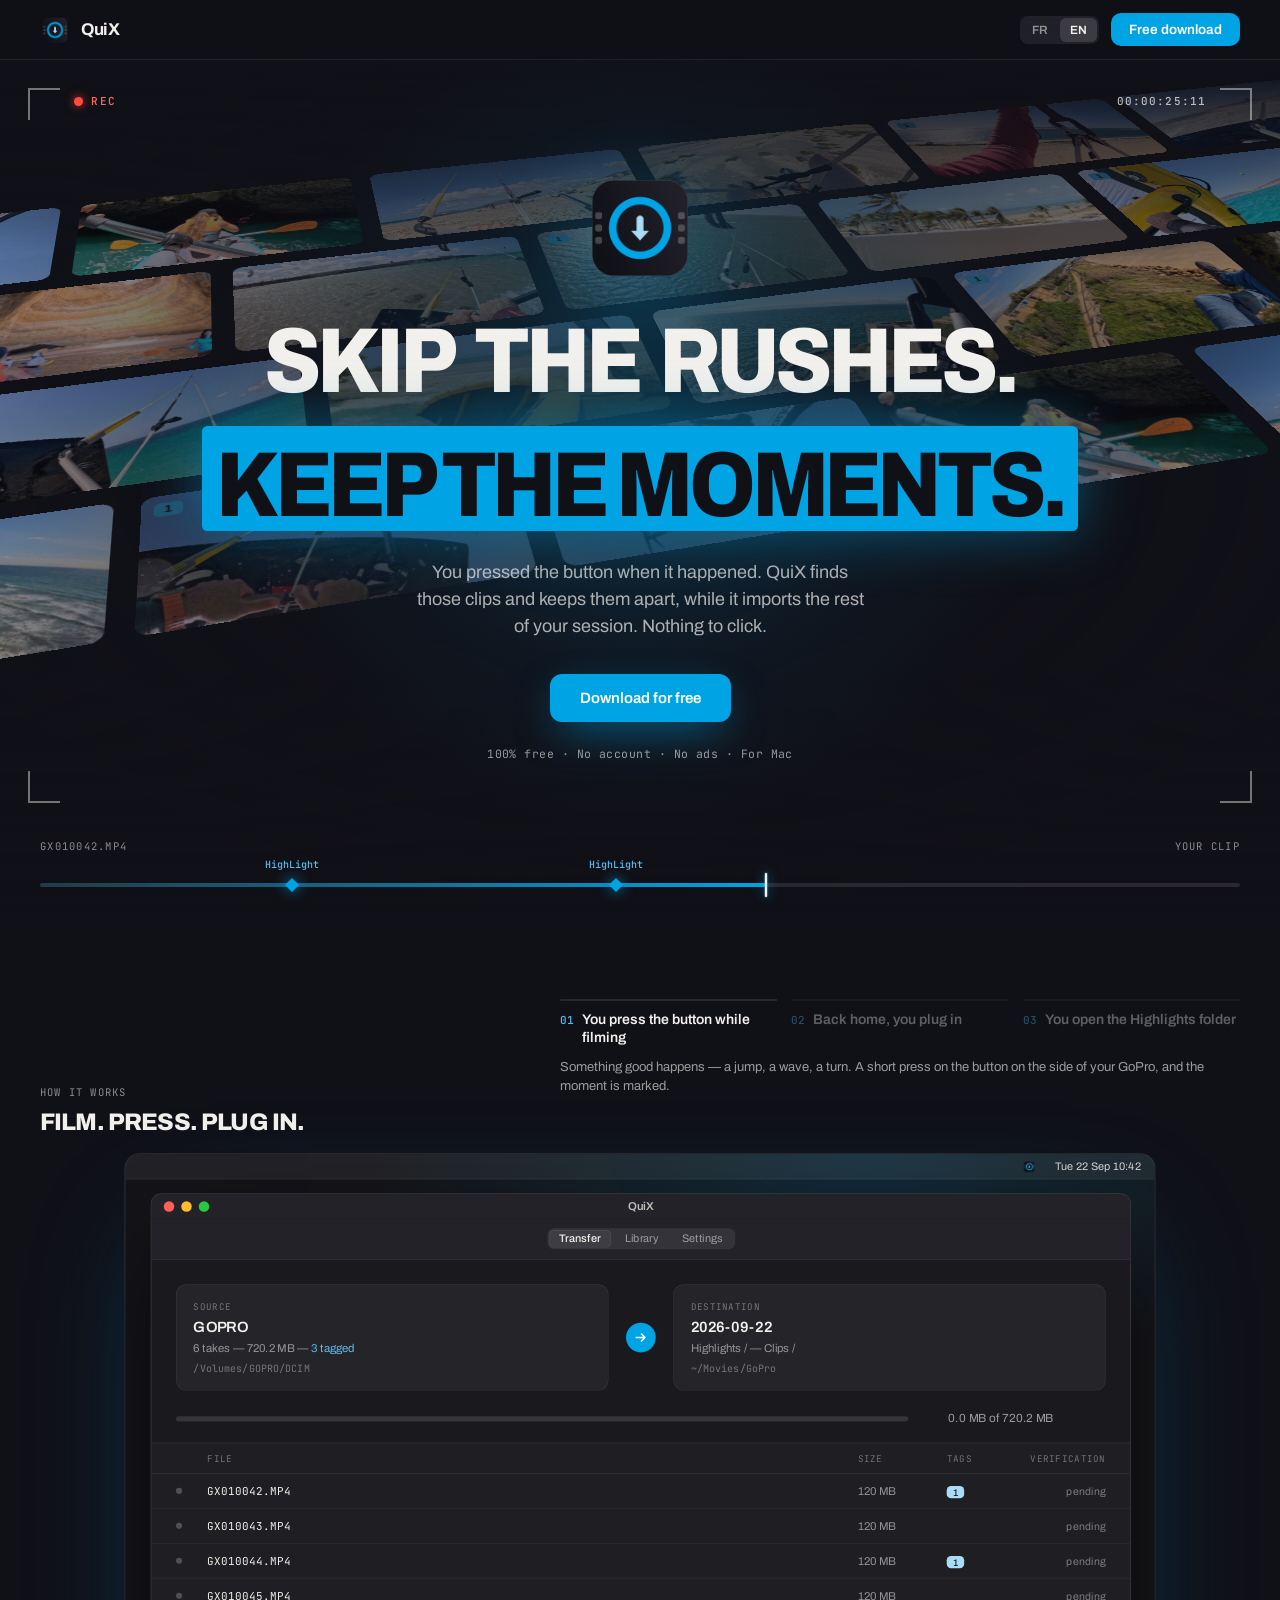
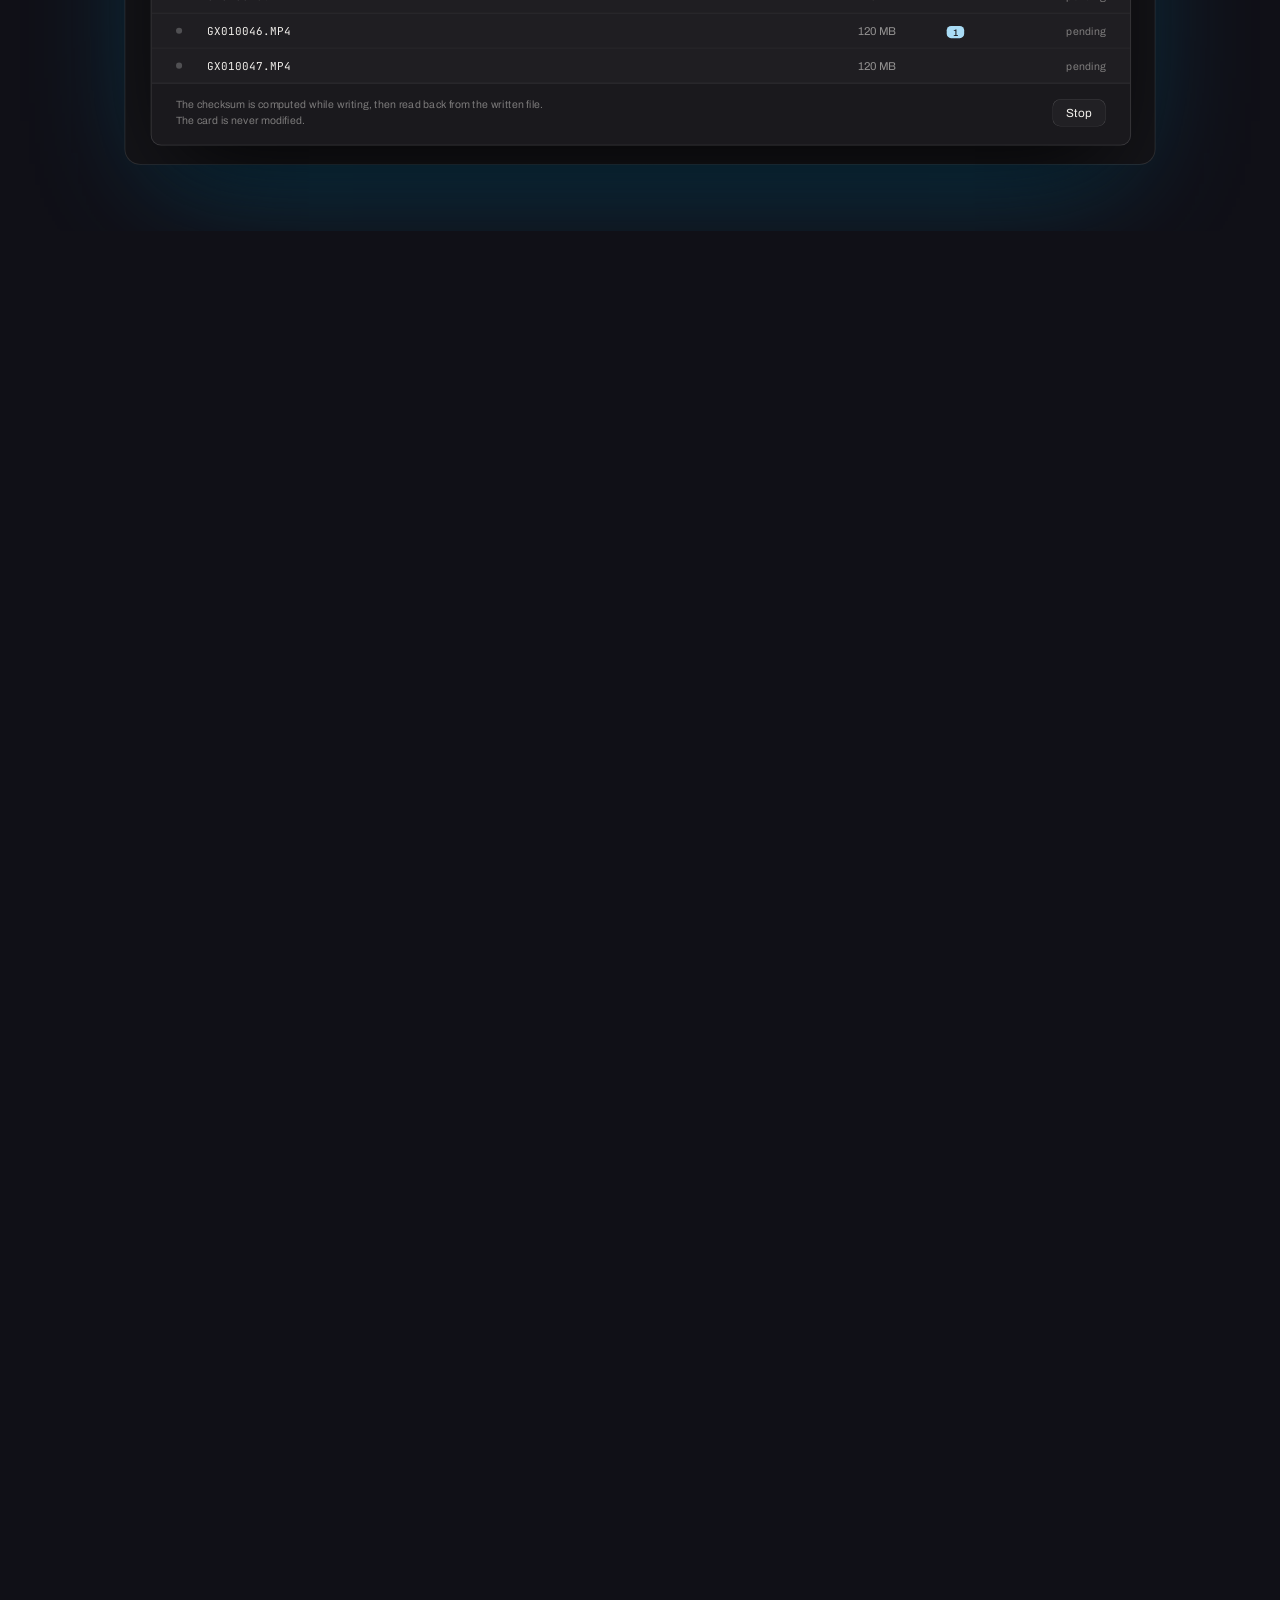
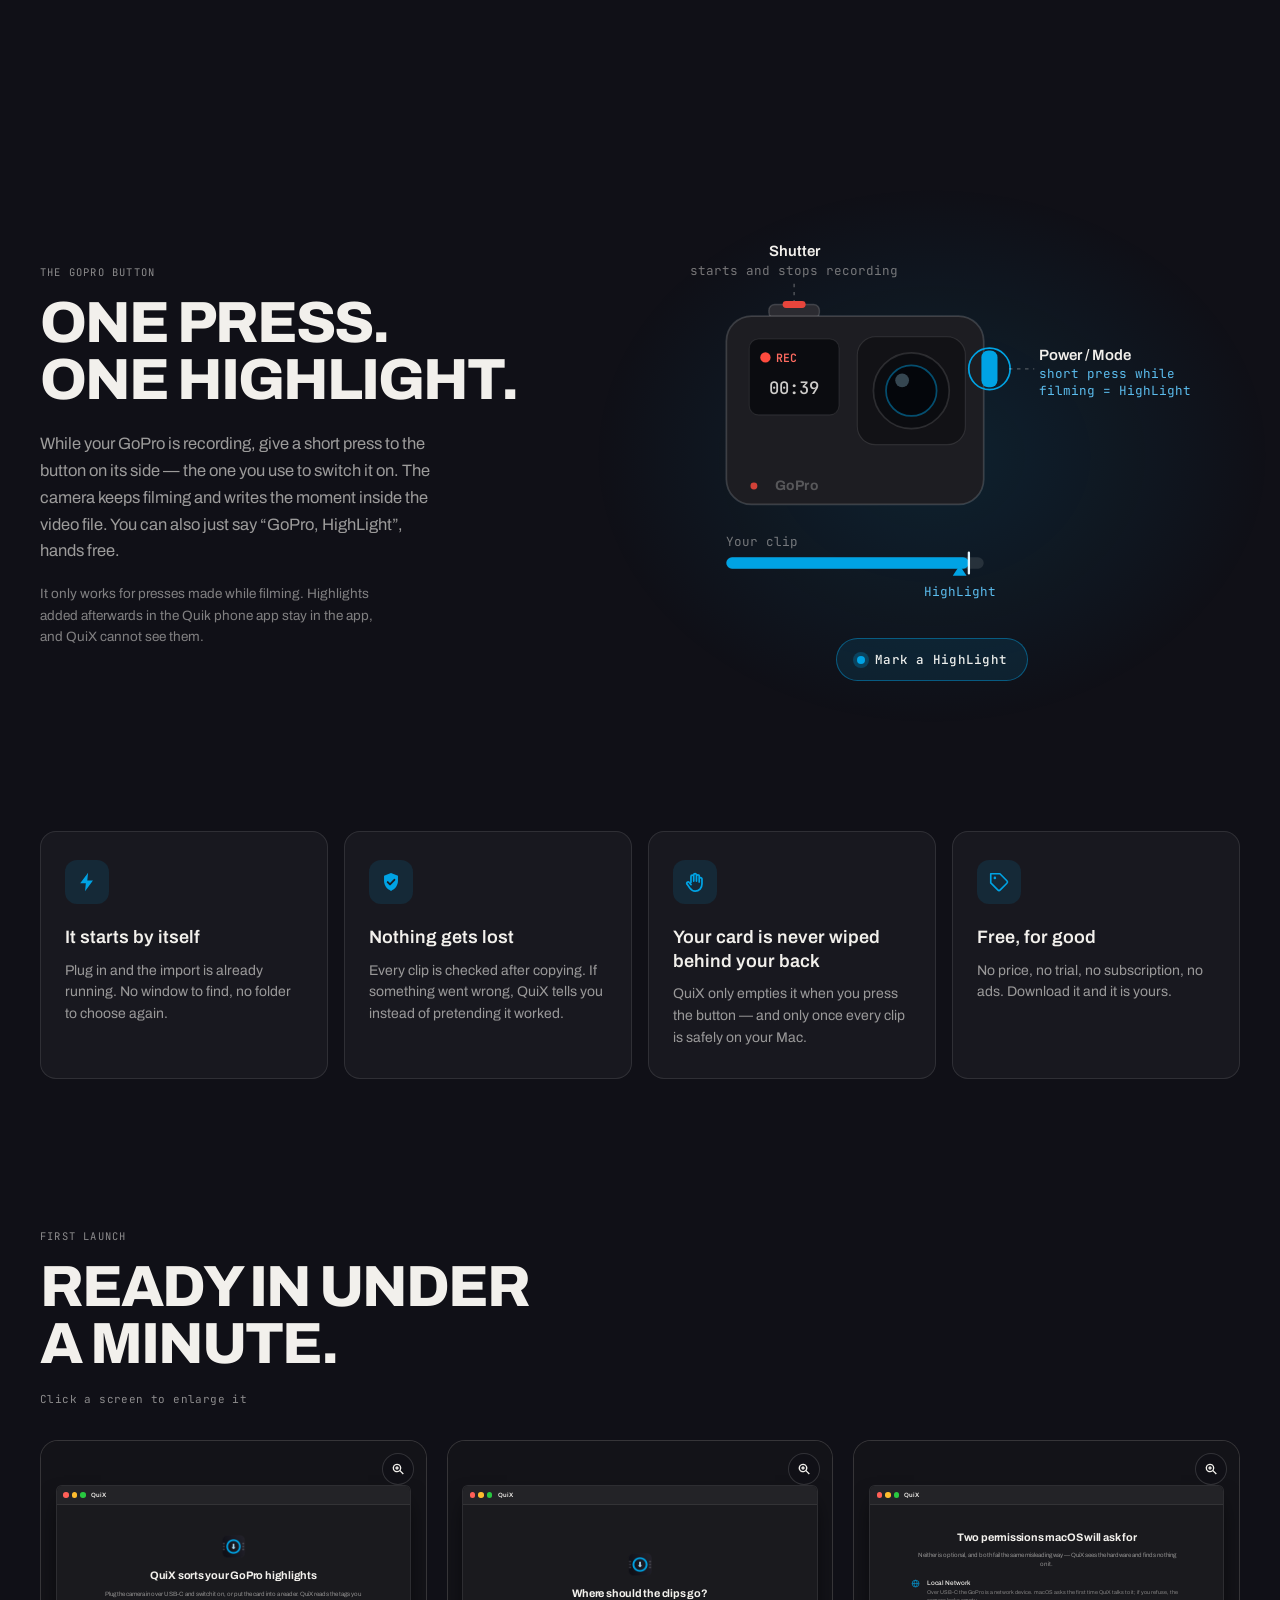
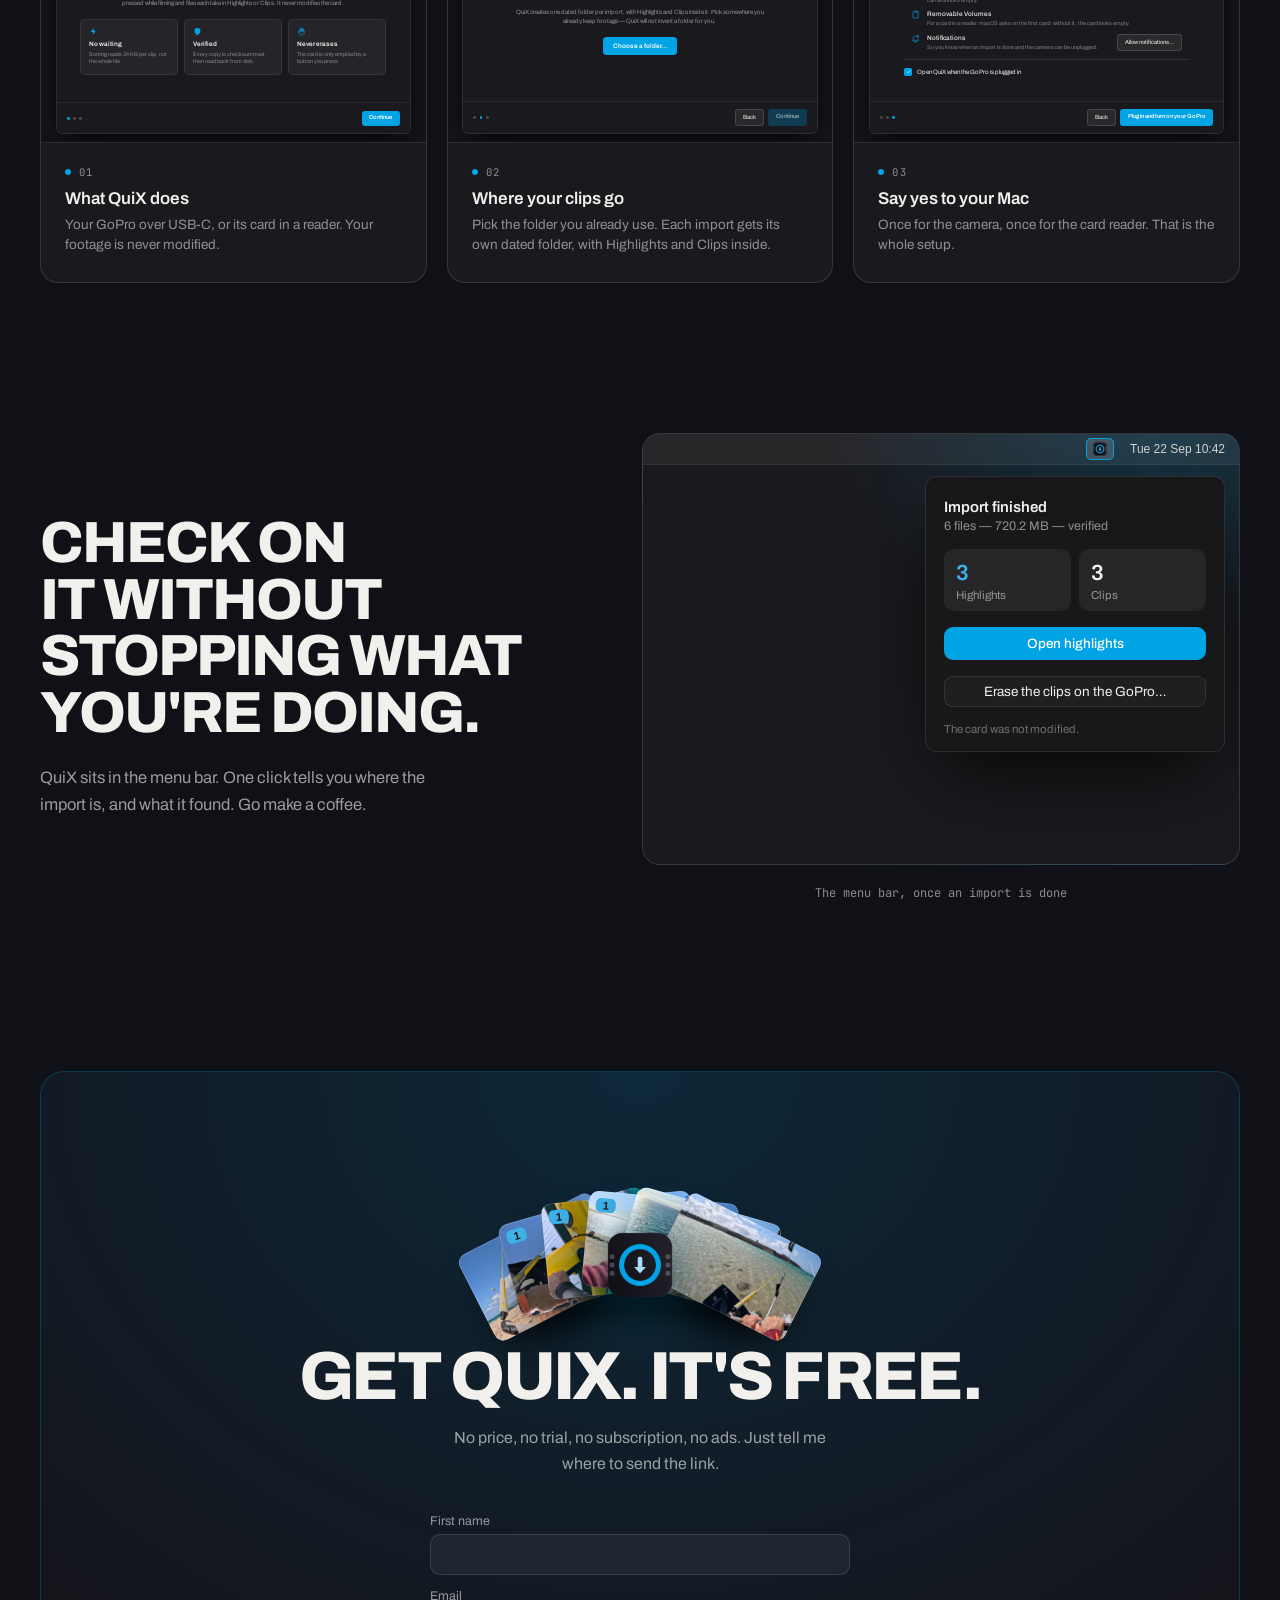
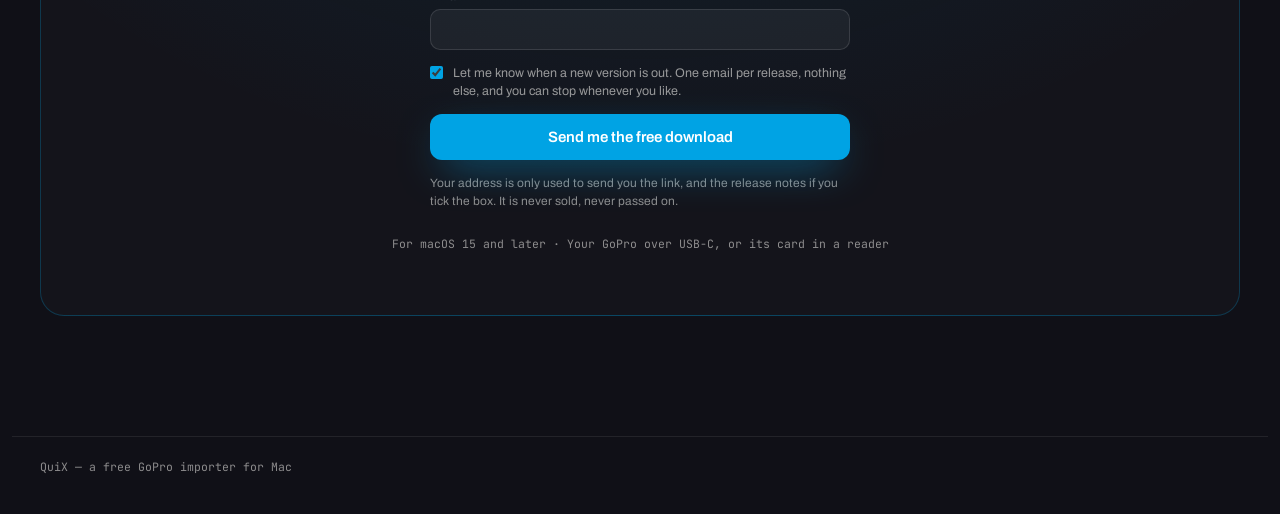
==== commit cbd0a117: "feat(site): Plausible analytics, with Signup and Feedback events" ====
--- a/site/index.html
+++ b/site/index.html
@@ -14,6 +14,9 @@
 <link rel="preconnect" href="https://fonts.gstatic.com" crossorigin>
 <link href="https://fonts.googleapis.com/css2?family=Archivo:wdth,wght@62..125,400..900&amp;family=JetBrains+Mono:wght@400;500&amp;display=swap" rel="stylesheet">
 <link rel="stylesheet" href="assets/site.css">
+<!-- Plausible: cookieless visit counts, no personal data. See docs/STATS.md. -->
+<script defer data-domain="quix.xavier-kain.fr" src="https://plausible.io/js/script.js"></script>
+<script>window.plausible=window.plausible||function(){(window.plausible.q=window.plausible.q||[]).push(arguments)}</script>
 </head>
 <body>
 <!-- Generated by tools/build-site-from-design.py from the designer's export. Edit the design and
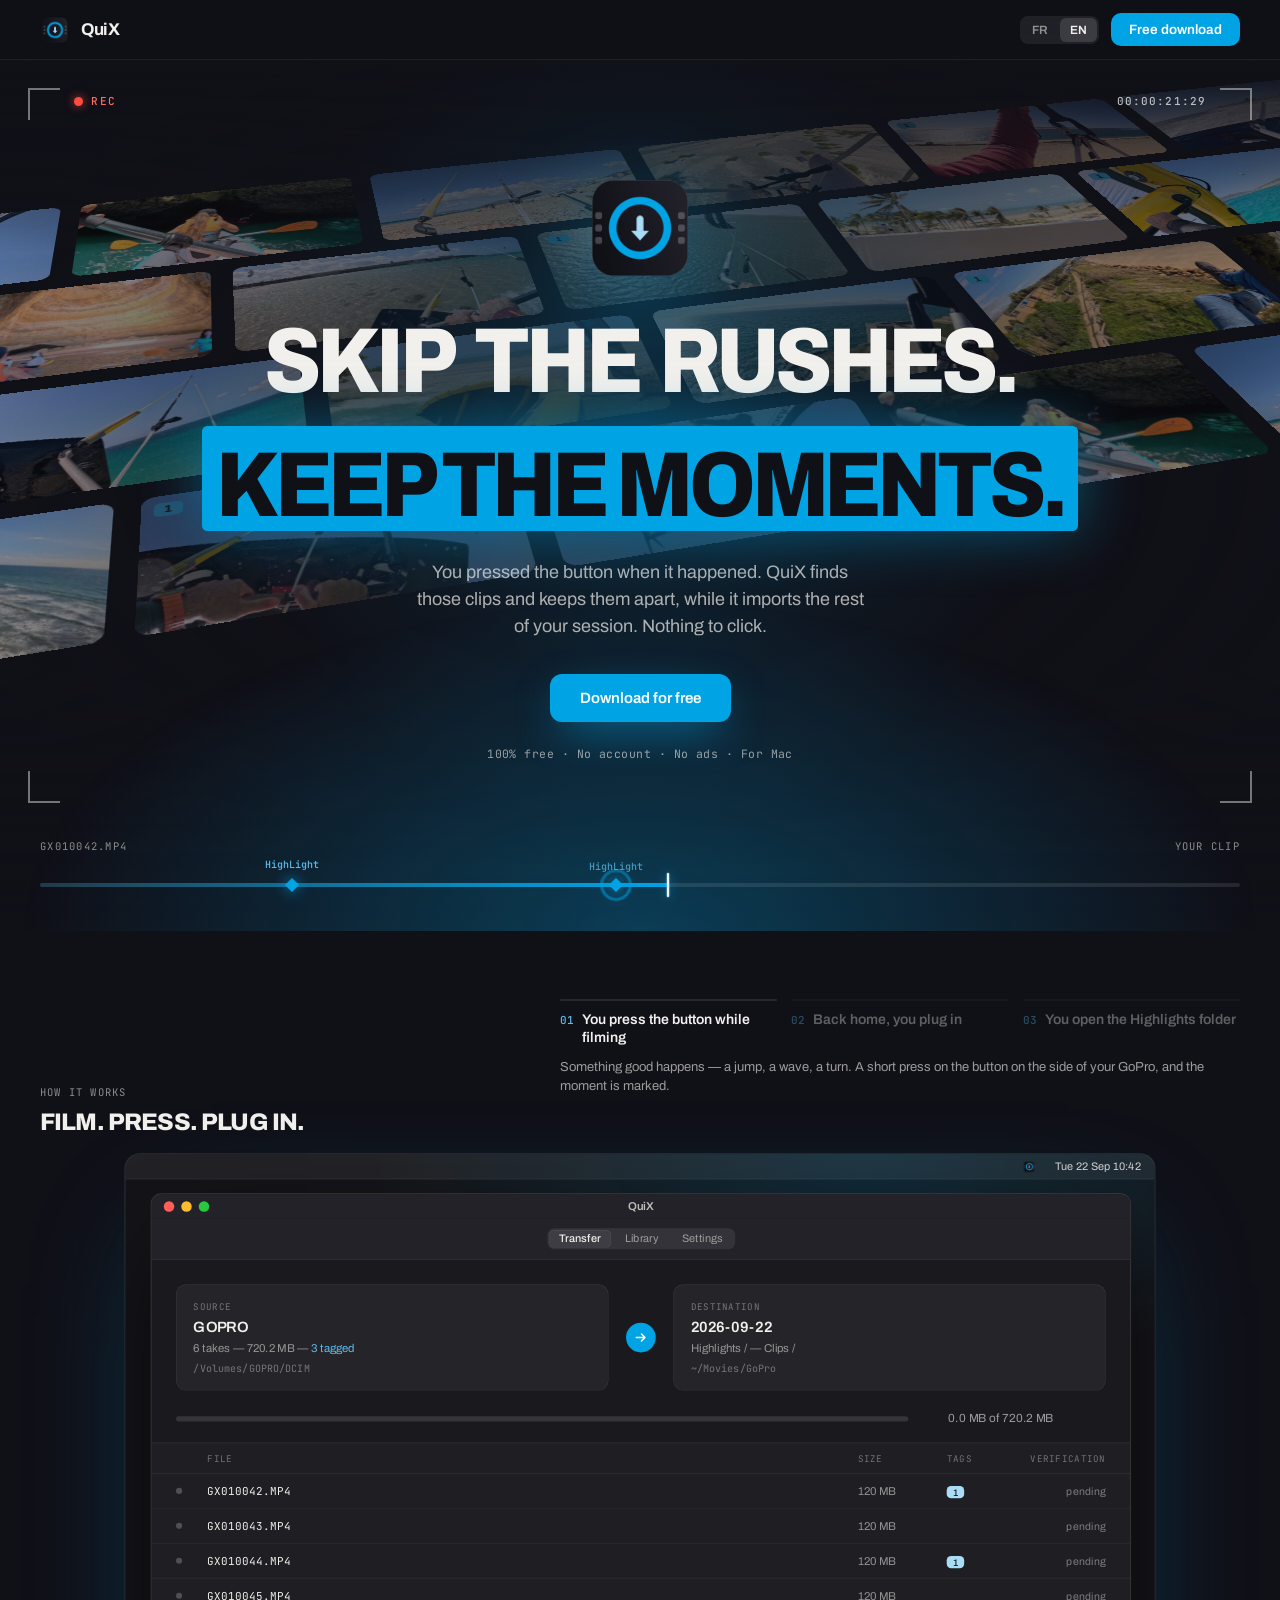
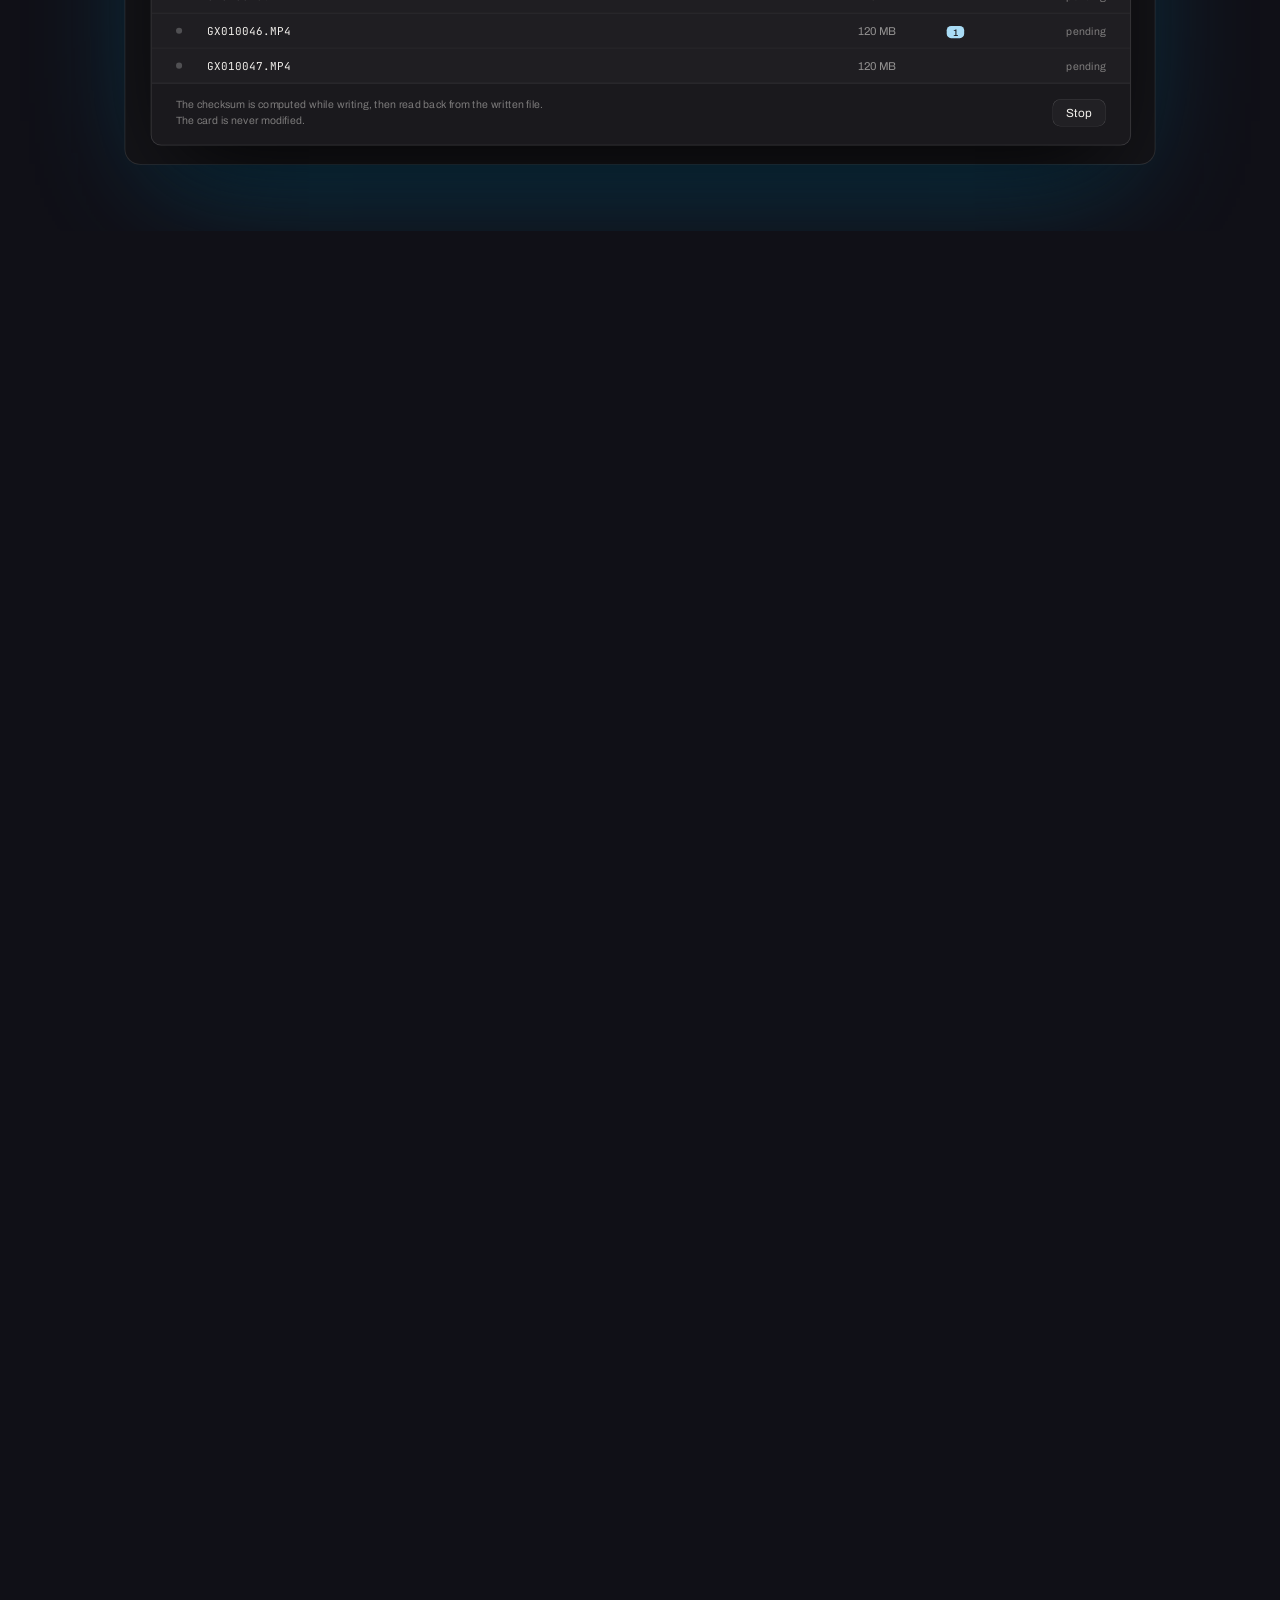
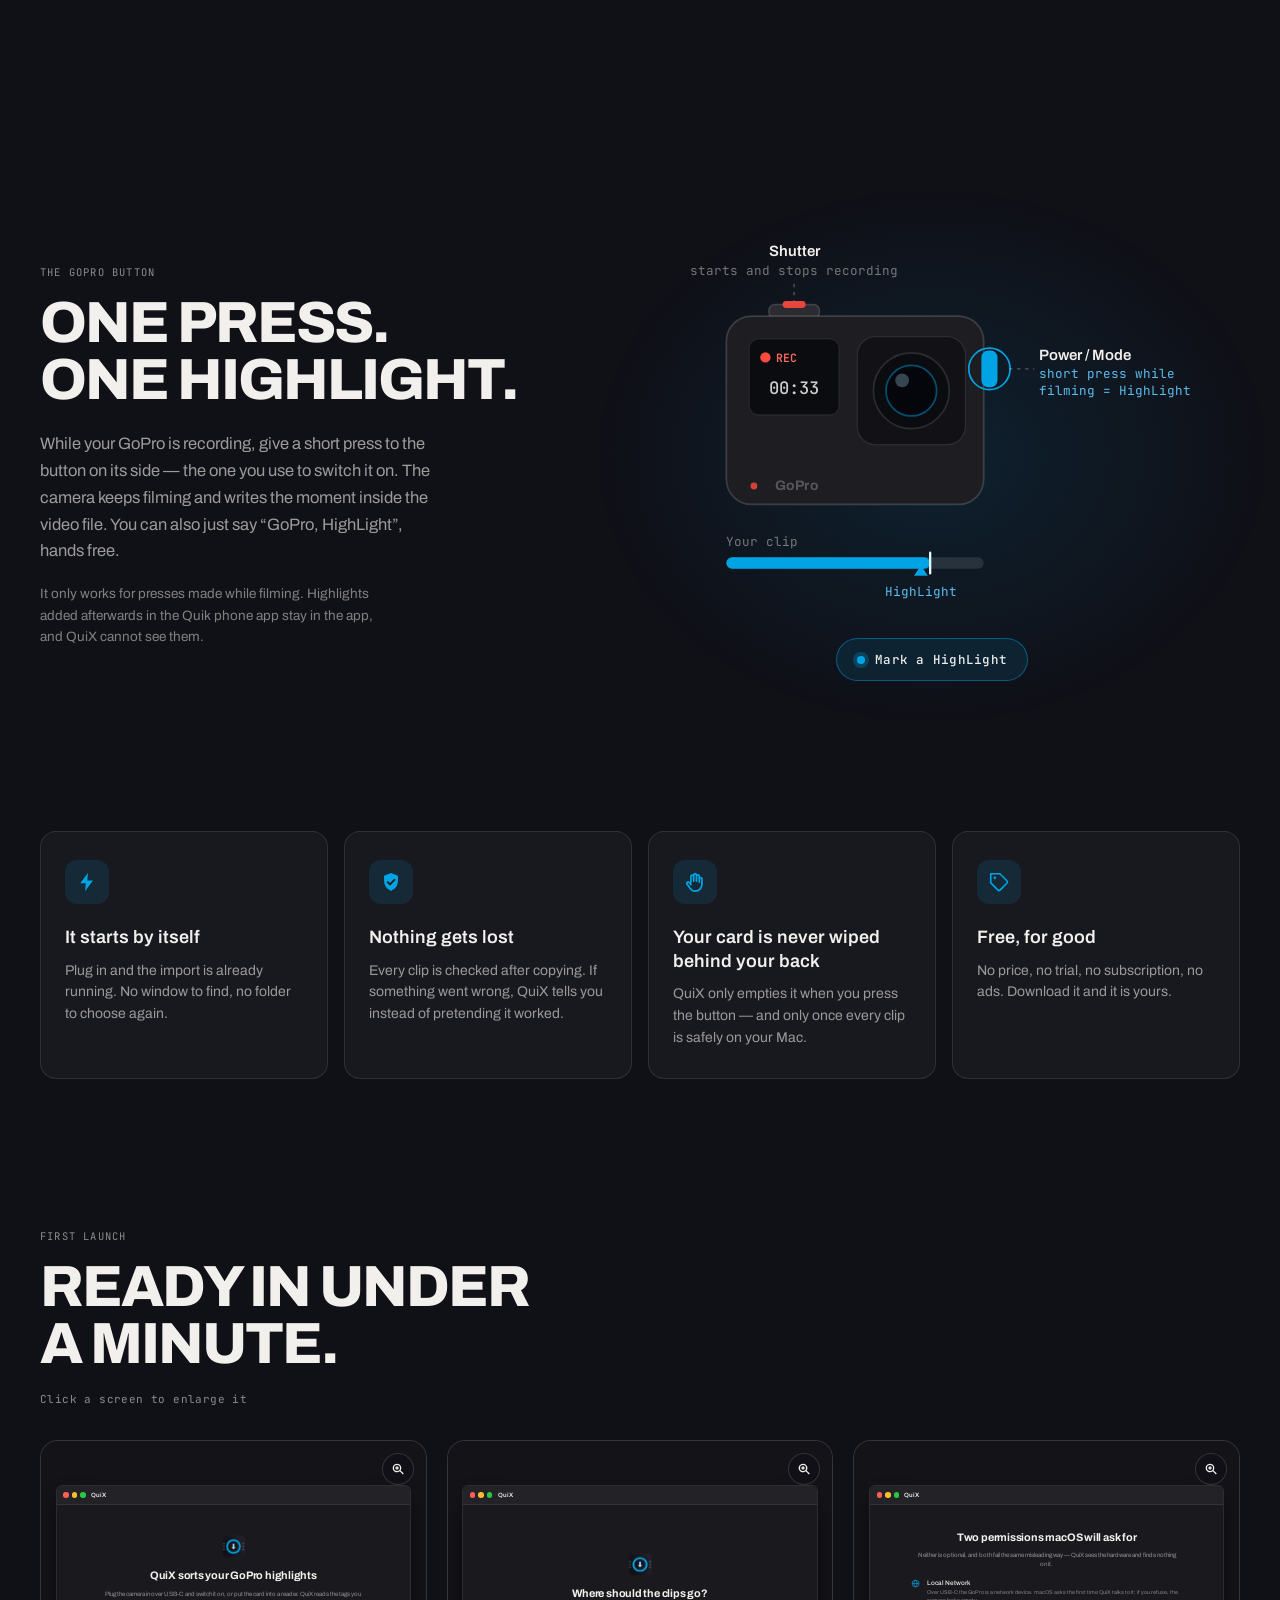
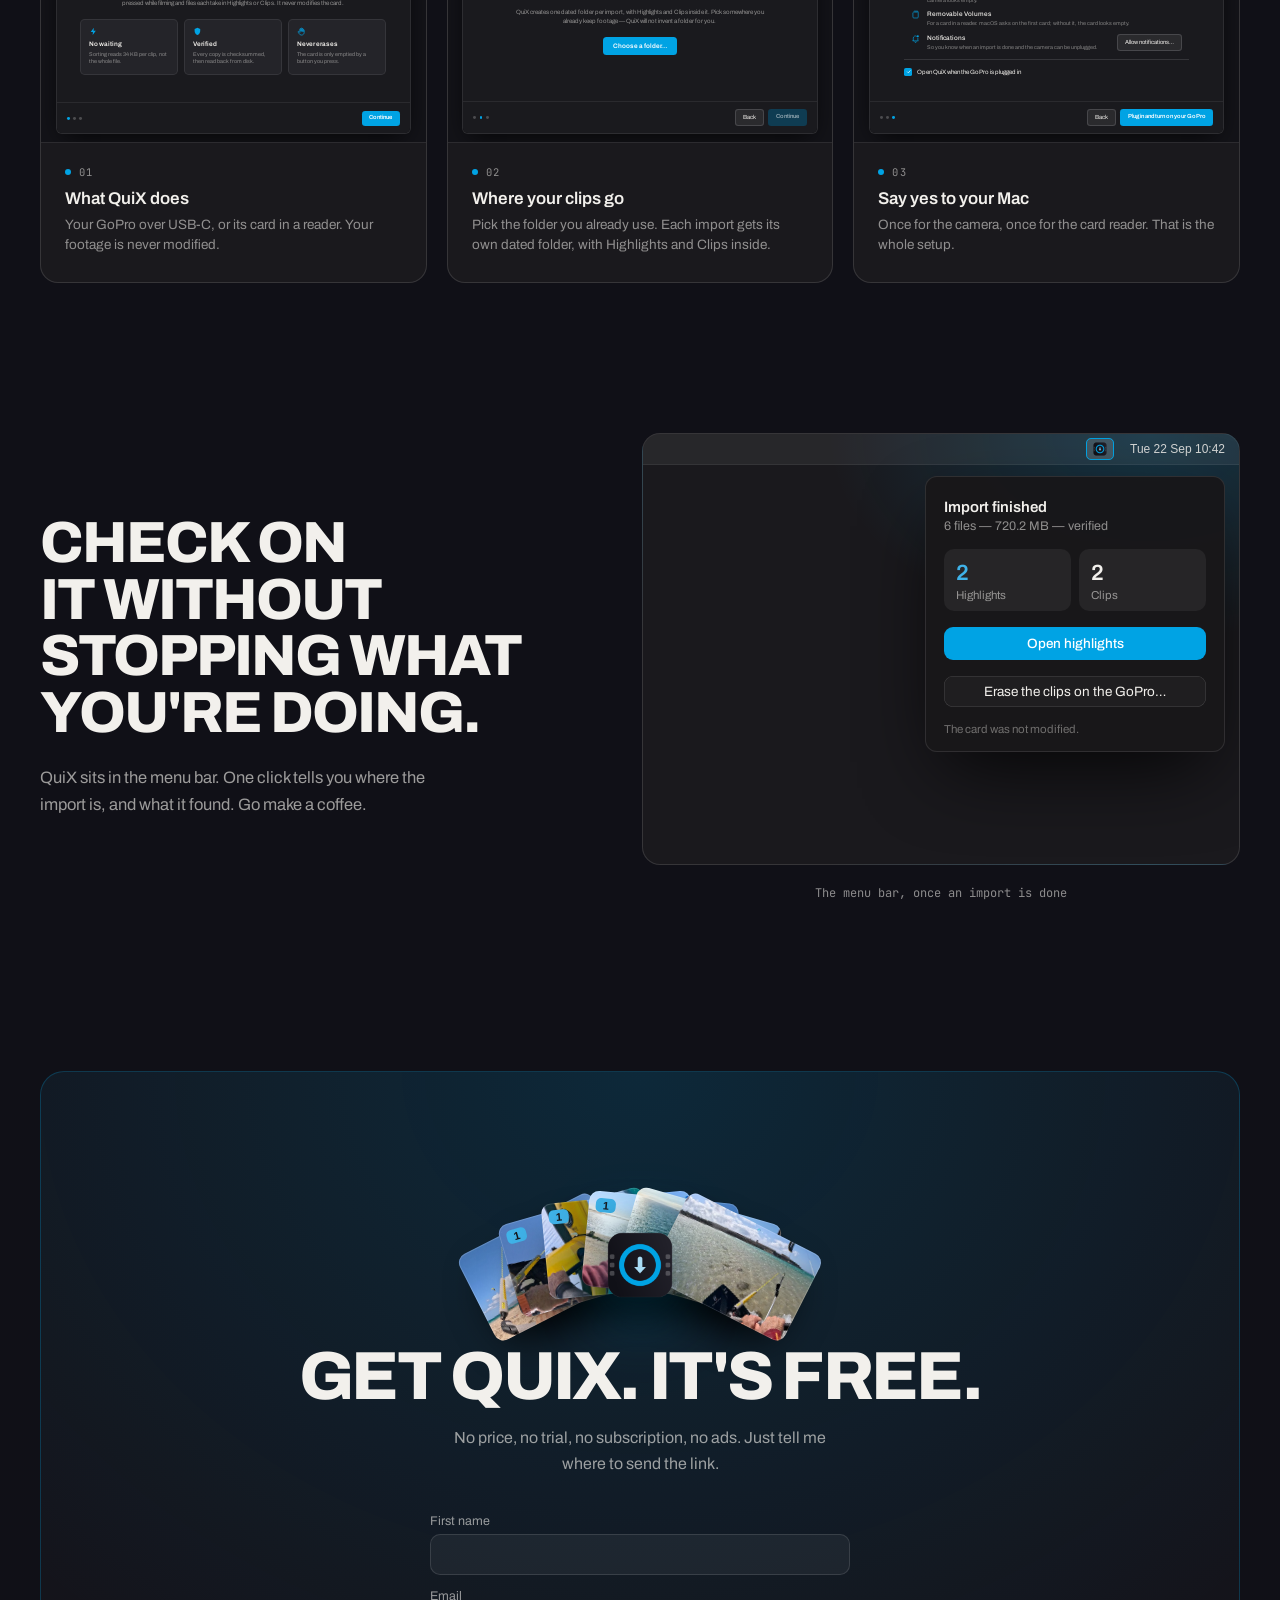
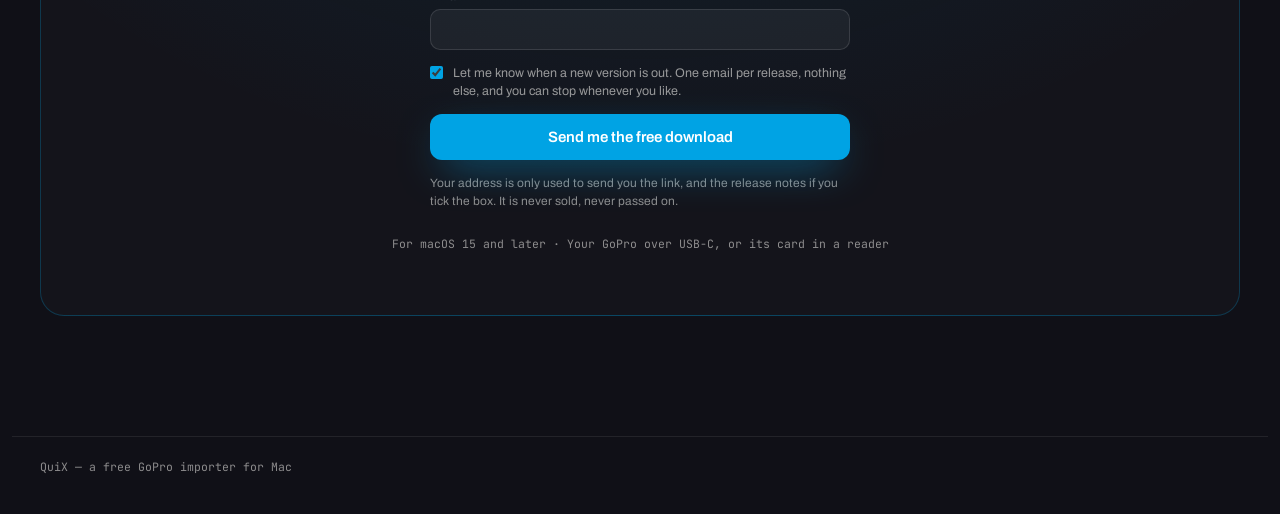
==== commit f048367a: "fix(site): point Plausible at the self-hosted instance" ====
--- a/site/index.html
+++ b/site/index.html
@@ -15,7 +15,7 @@
 <link href="https://fonts.googleapis.com/css2?family=Archivo:wdth,wght@62..125,400..900&amp;family=JetBrains+Mono:wght@400;500&amp;display=swap" rel="stylesheet">
 <link rel="stylesheet" href="assets/site.css">
 <!-- Plausible: cookieless visit counts, no personal data. See docs/STATS.md. -->
-<script defer data-domain="quix.xavier-kain.fr" src="https://plausible.io/js/script.js"></script>
+<script defer data-domain="quix.xavier-kain.fr" src="https://analytics.xavierkain.fr/js/script.js"></script>
 <script>window.plausible=window.plausible||function(){(window.plausible.q=window.plausible.q||[]).push(arguments)}</script>
 </head>
 <body>
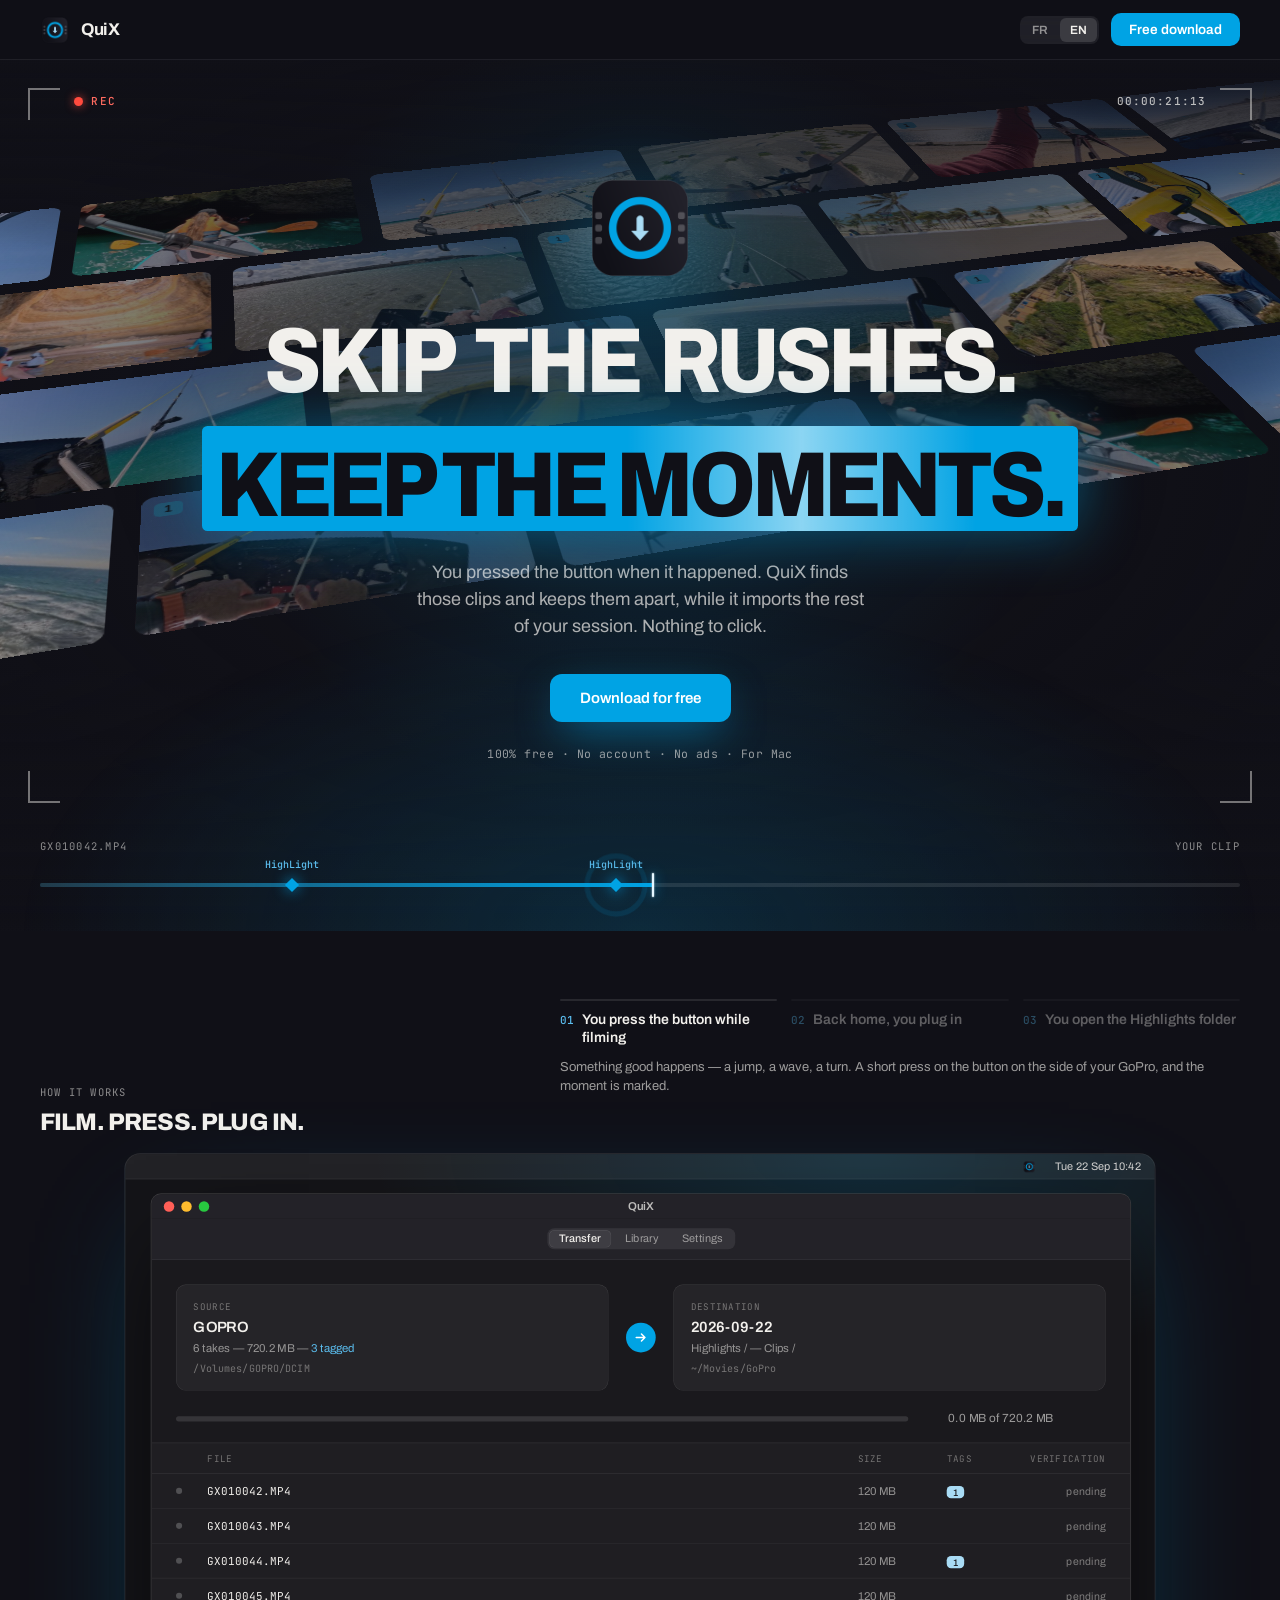
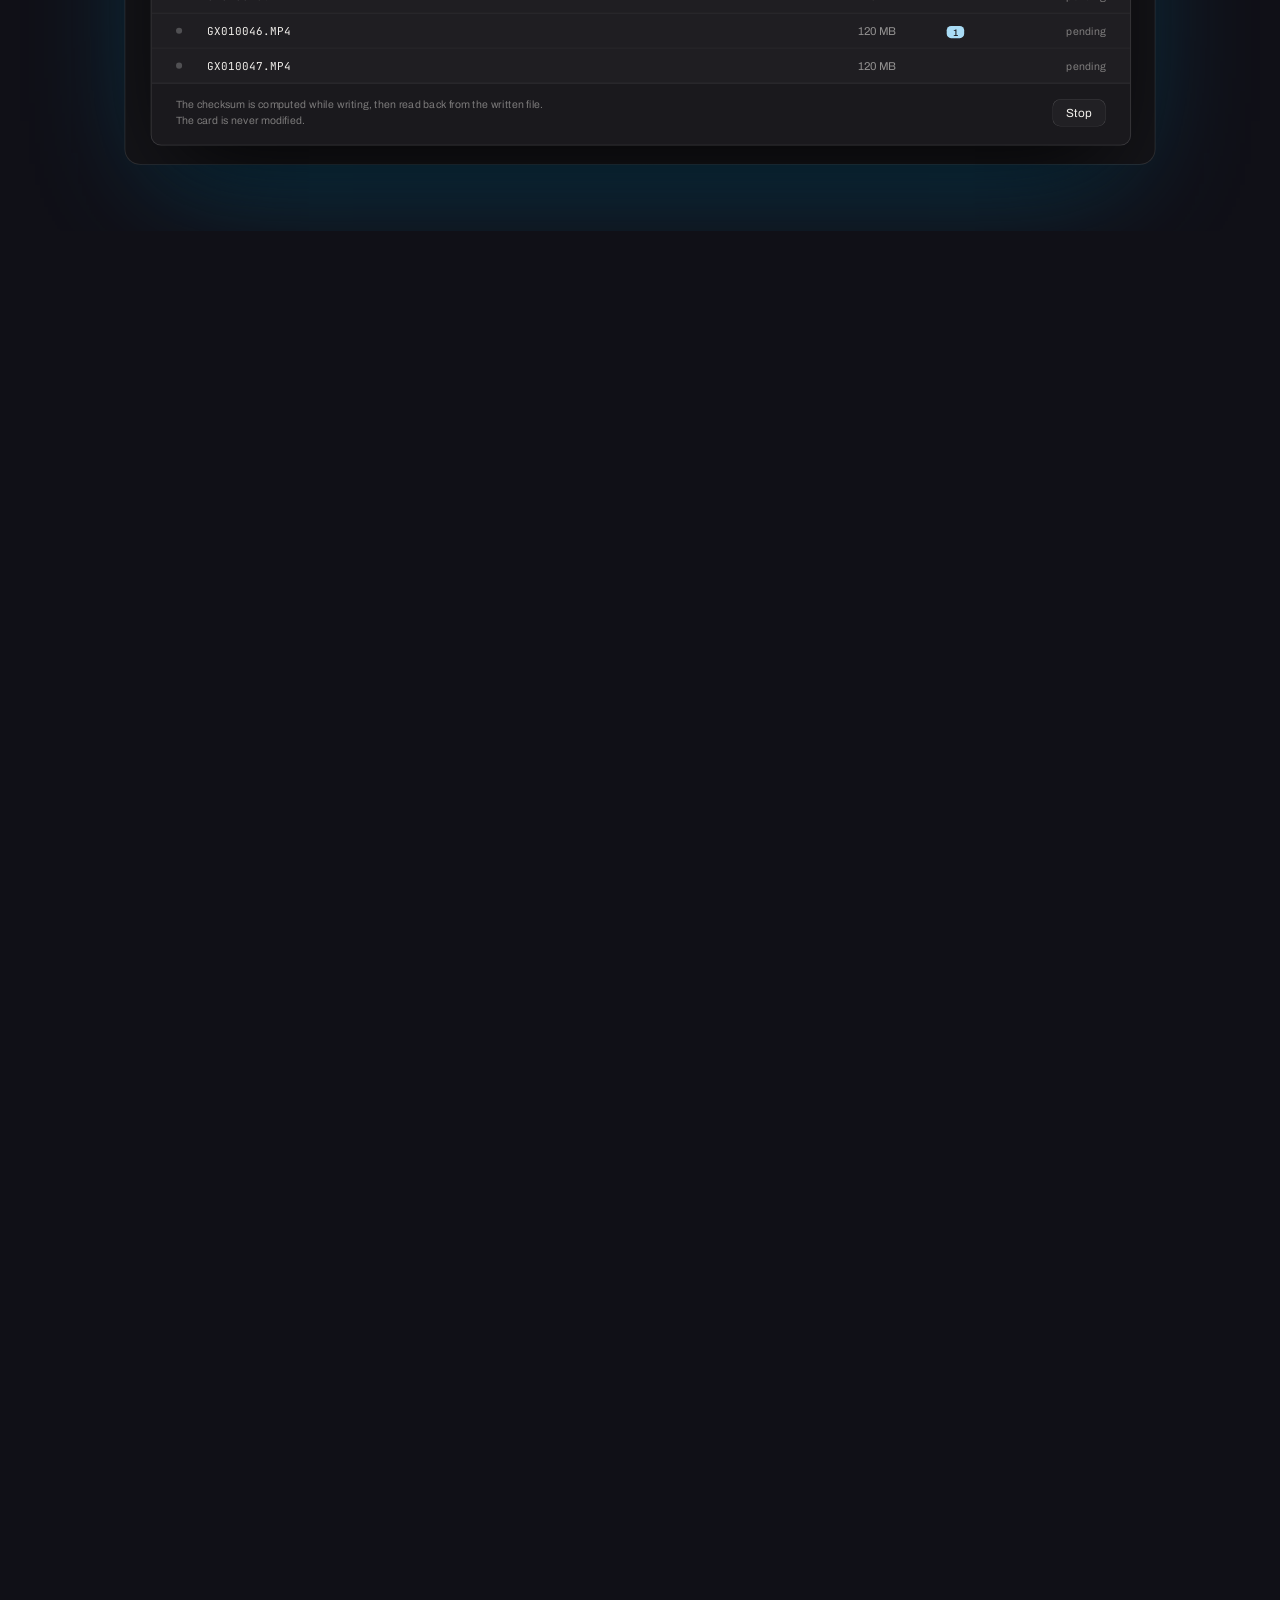
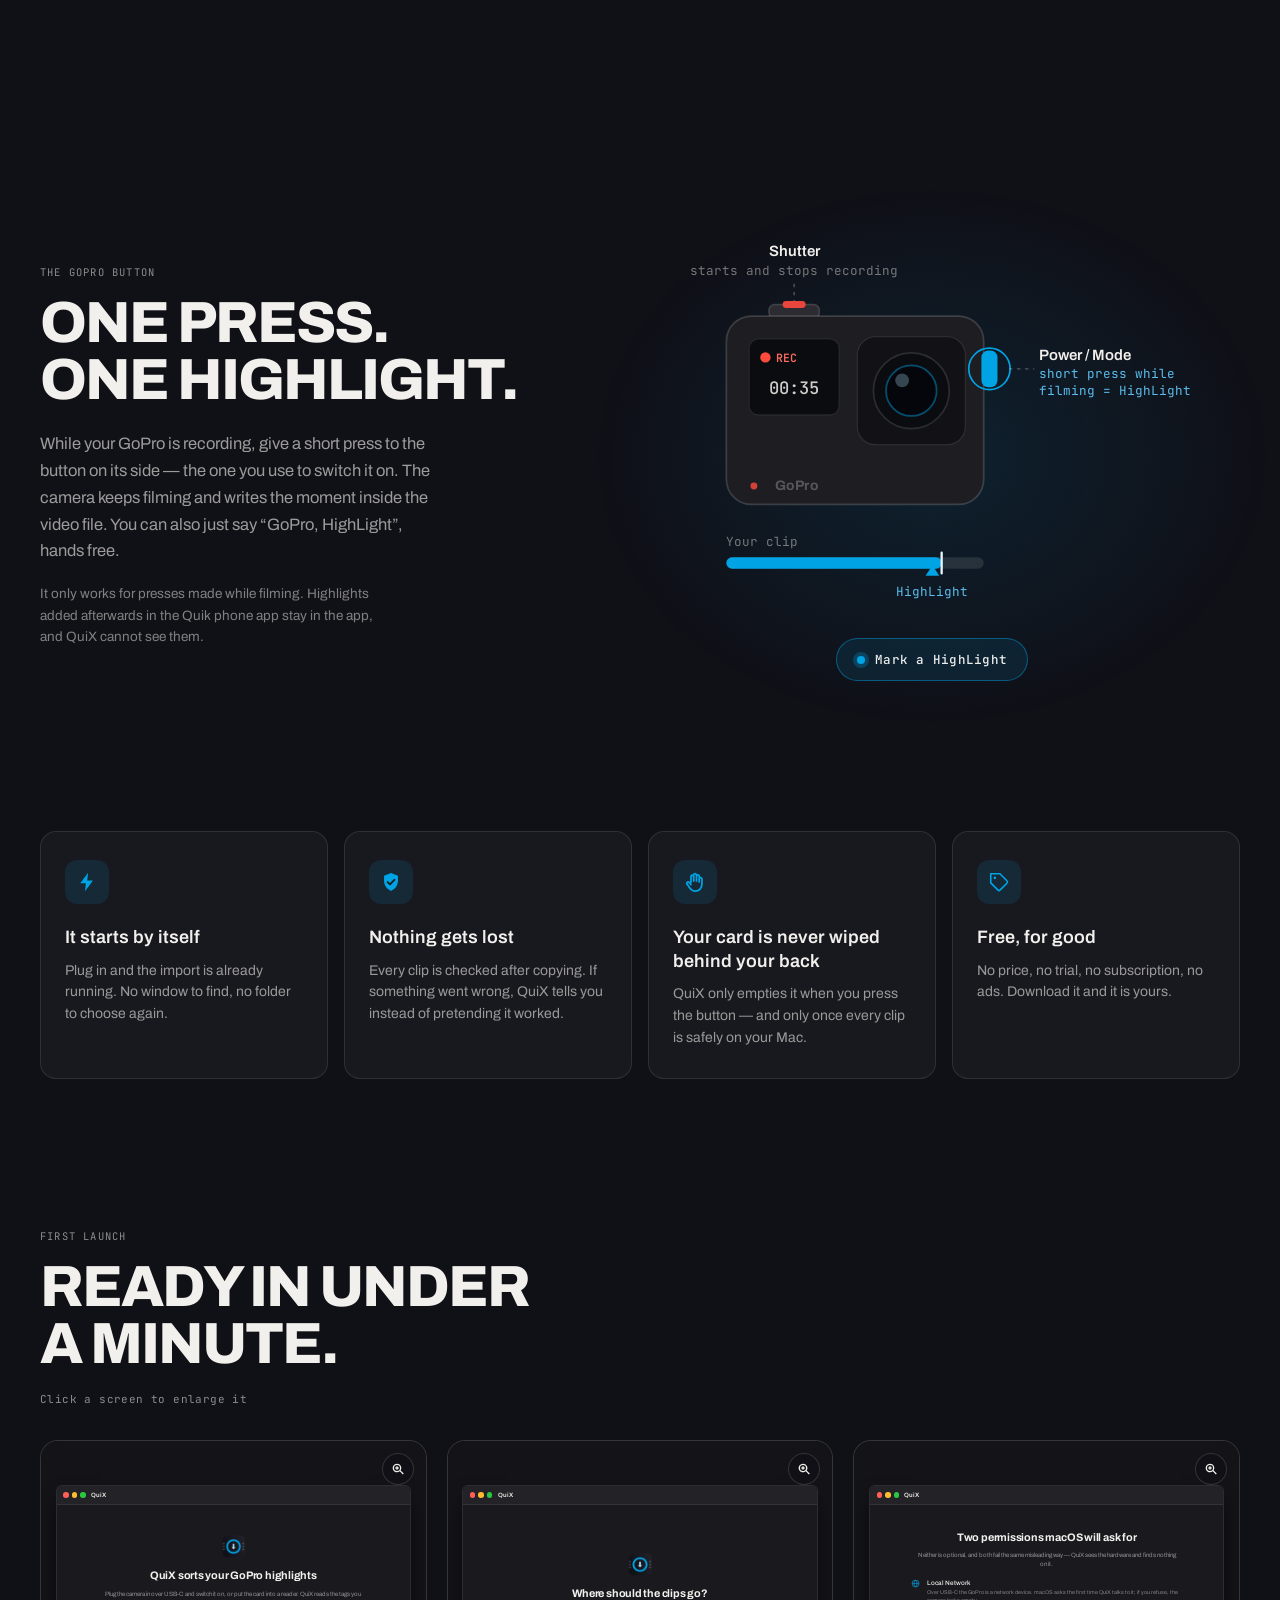
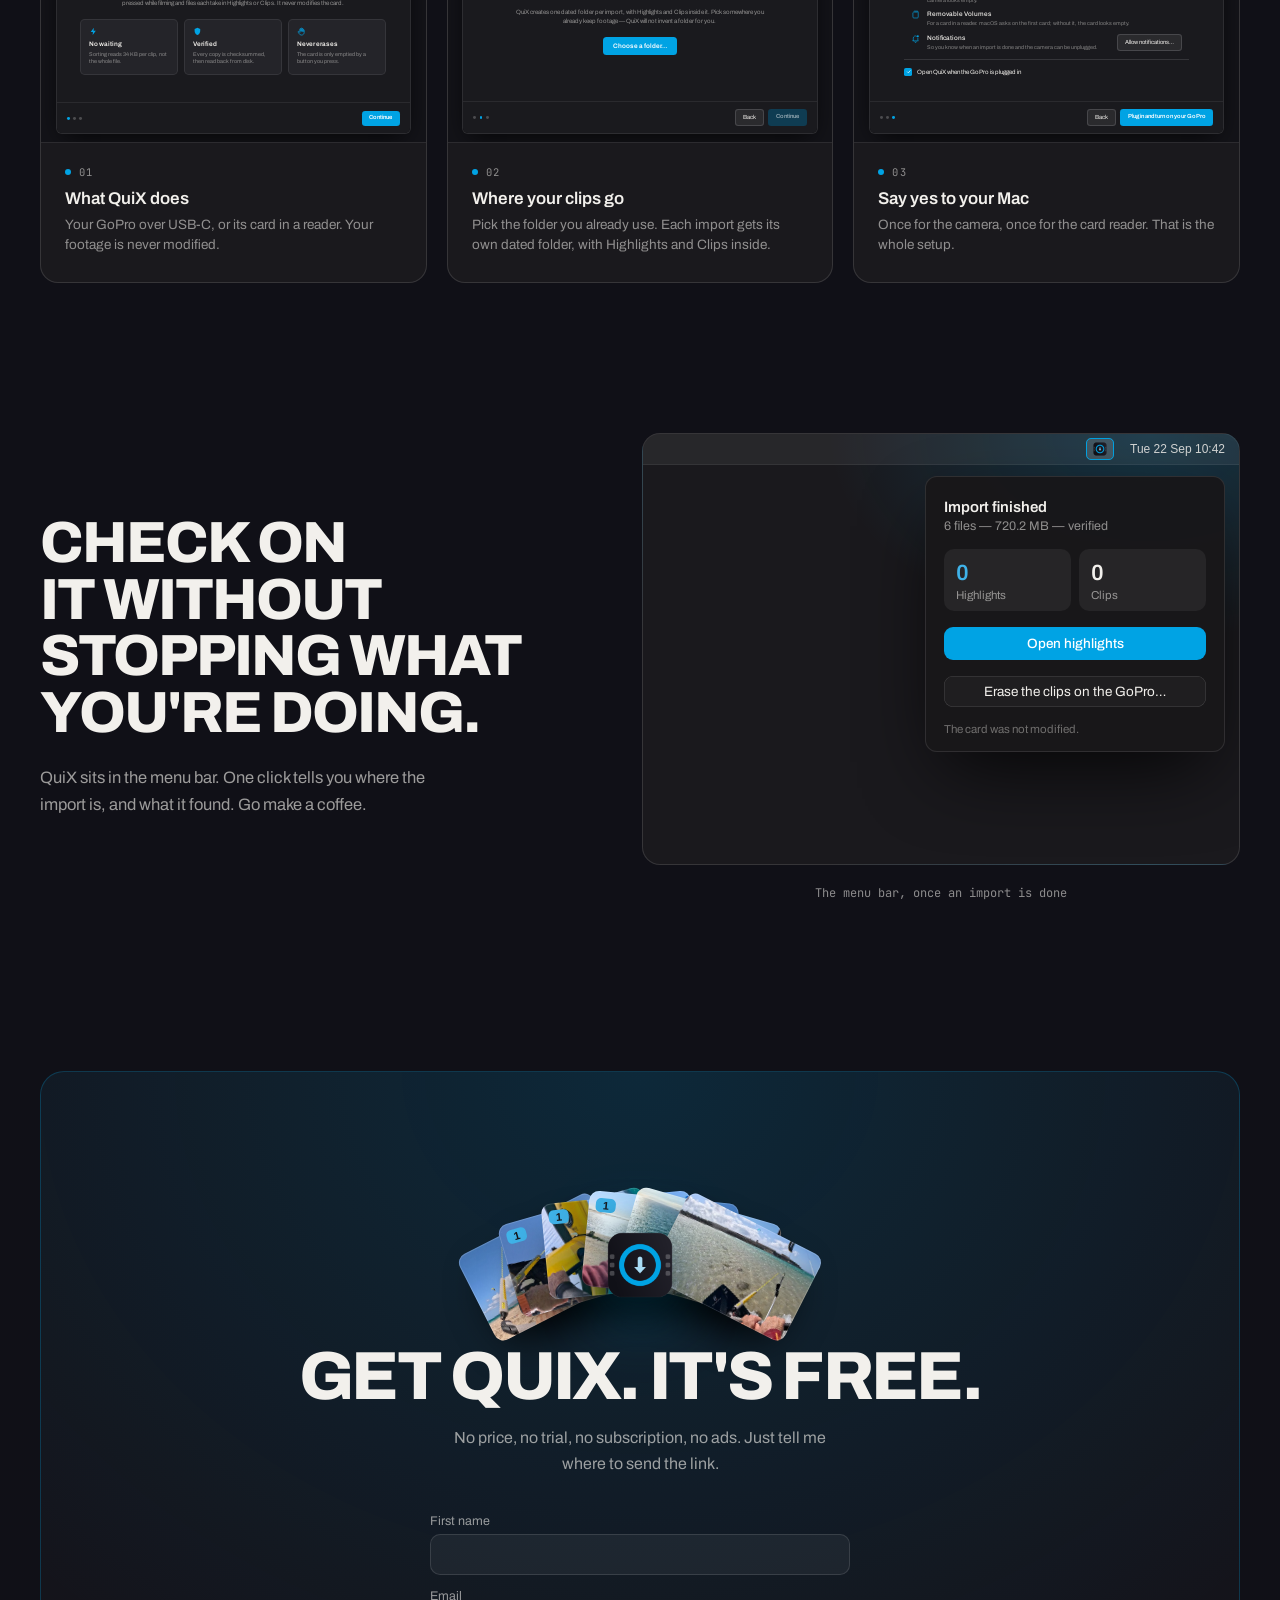
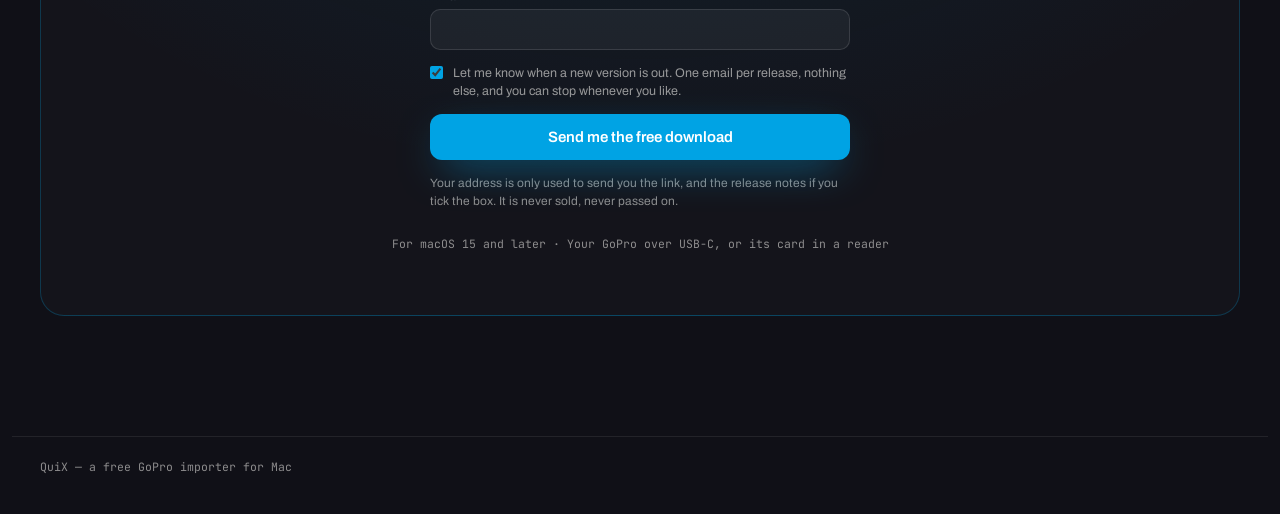
==== commit 5a3b5d81: "fix(site): use the site-specific Plausible snippet" ====
--- a/site/index.html
+++ b/site/index.html
@@ -15,8 +15,8 @@
 <link href="https://fonts.googleapis.com/css2?family=Archivo:wdth,wght@62..125,400..900&amp;family=JetBrains+Mono:wght@400;500&amp;display=swap" rel="stylesheet">
 <link rel="stylesheet" href="assets/site.css">
 <!-- Plausible: cookieless visit counts, no personal data. See docs/STATS.md. -->
-<script defer data-domain="quix.xavier-kain.fr" src="https://analytics.xavierkain.fr/js/script.js"></script>
-<script>window.plausible=window.plausible||function(){(window.plausible.q=window.plausible.q||[]).push(arguments)}</script>
+<script async src="https://analytics.xavierkain.fr/js/pa--tT4c8Zy4lnrfJnX7jXig.js"></script>
+<script>window.plausible=window.plausible||function(){(plausible.q=plausible.q||[]).push(arguments)},plausible.init=plausible.init||function(i){plausible.o=i||{}};plausible.init()</script>
 </head>
 <body>
 <!-- Generated by tools/build-site-from-design.py from the designer's export. Edit the design and
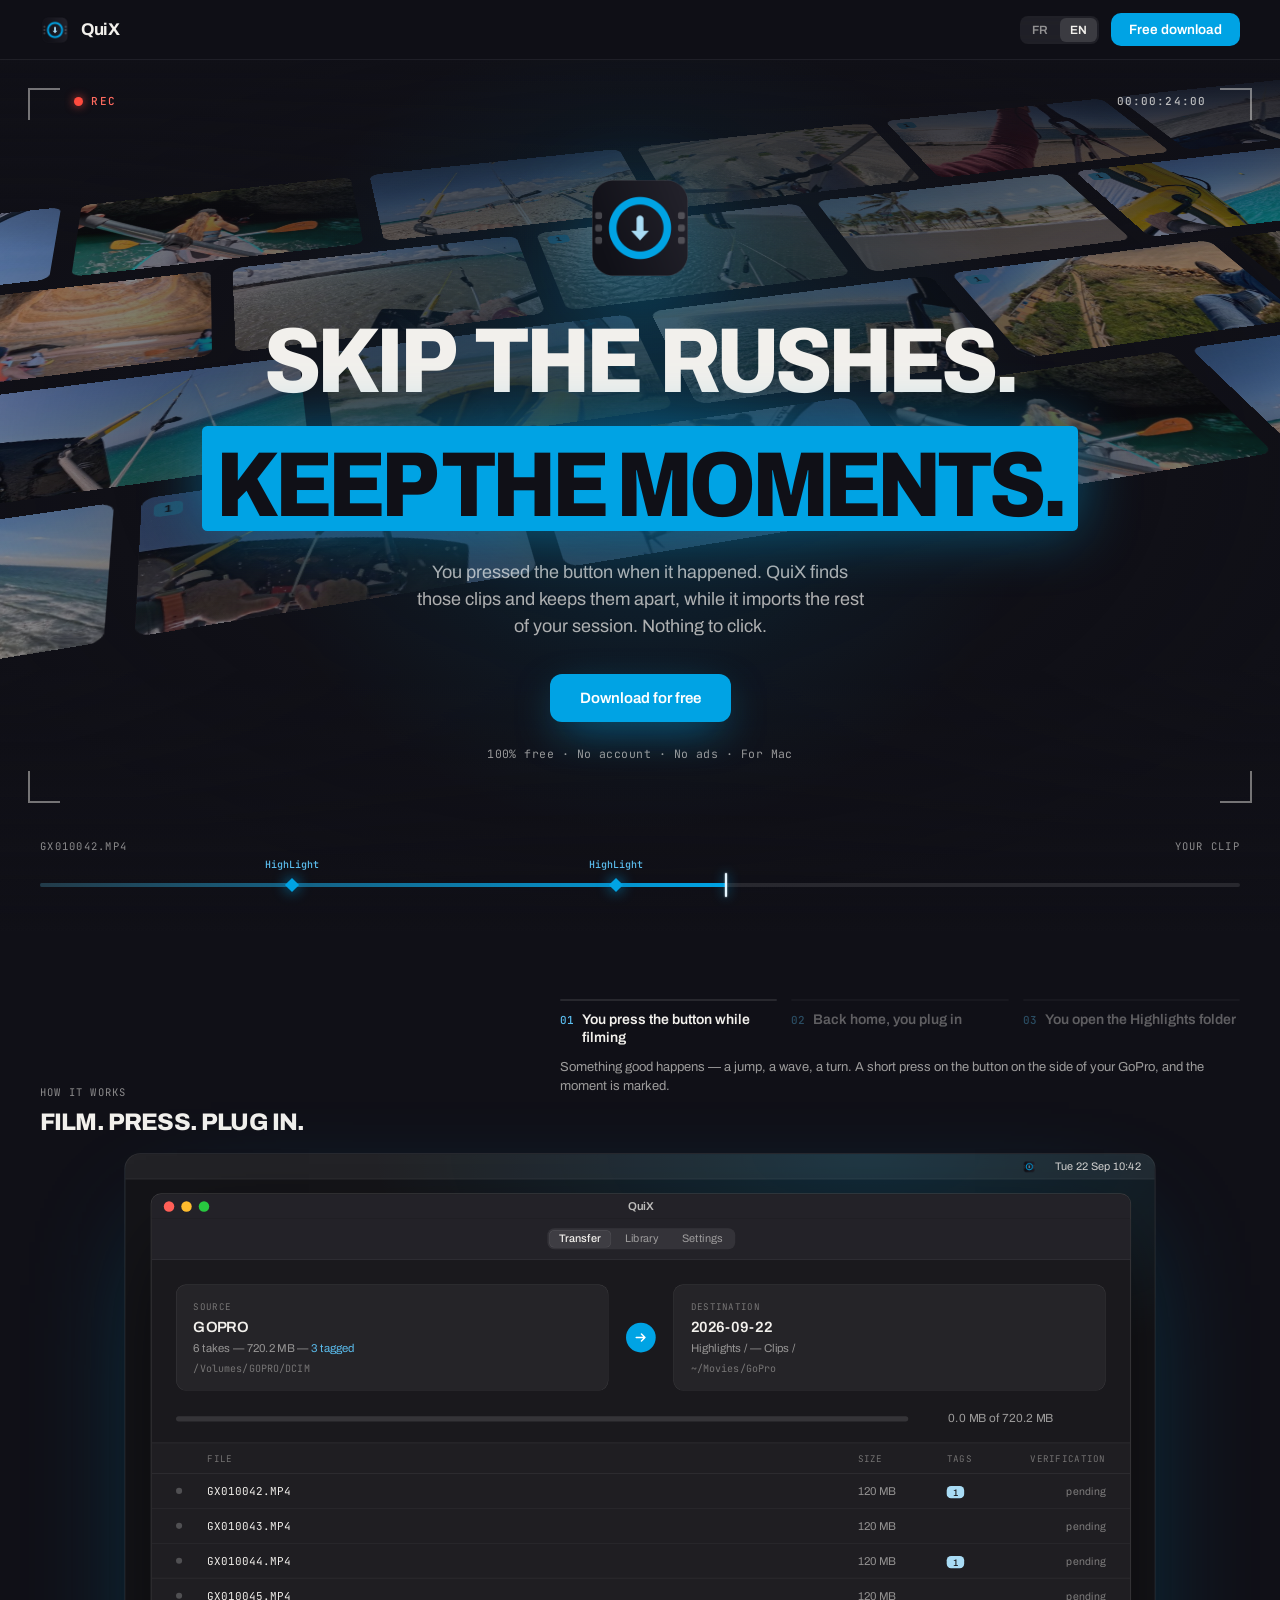
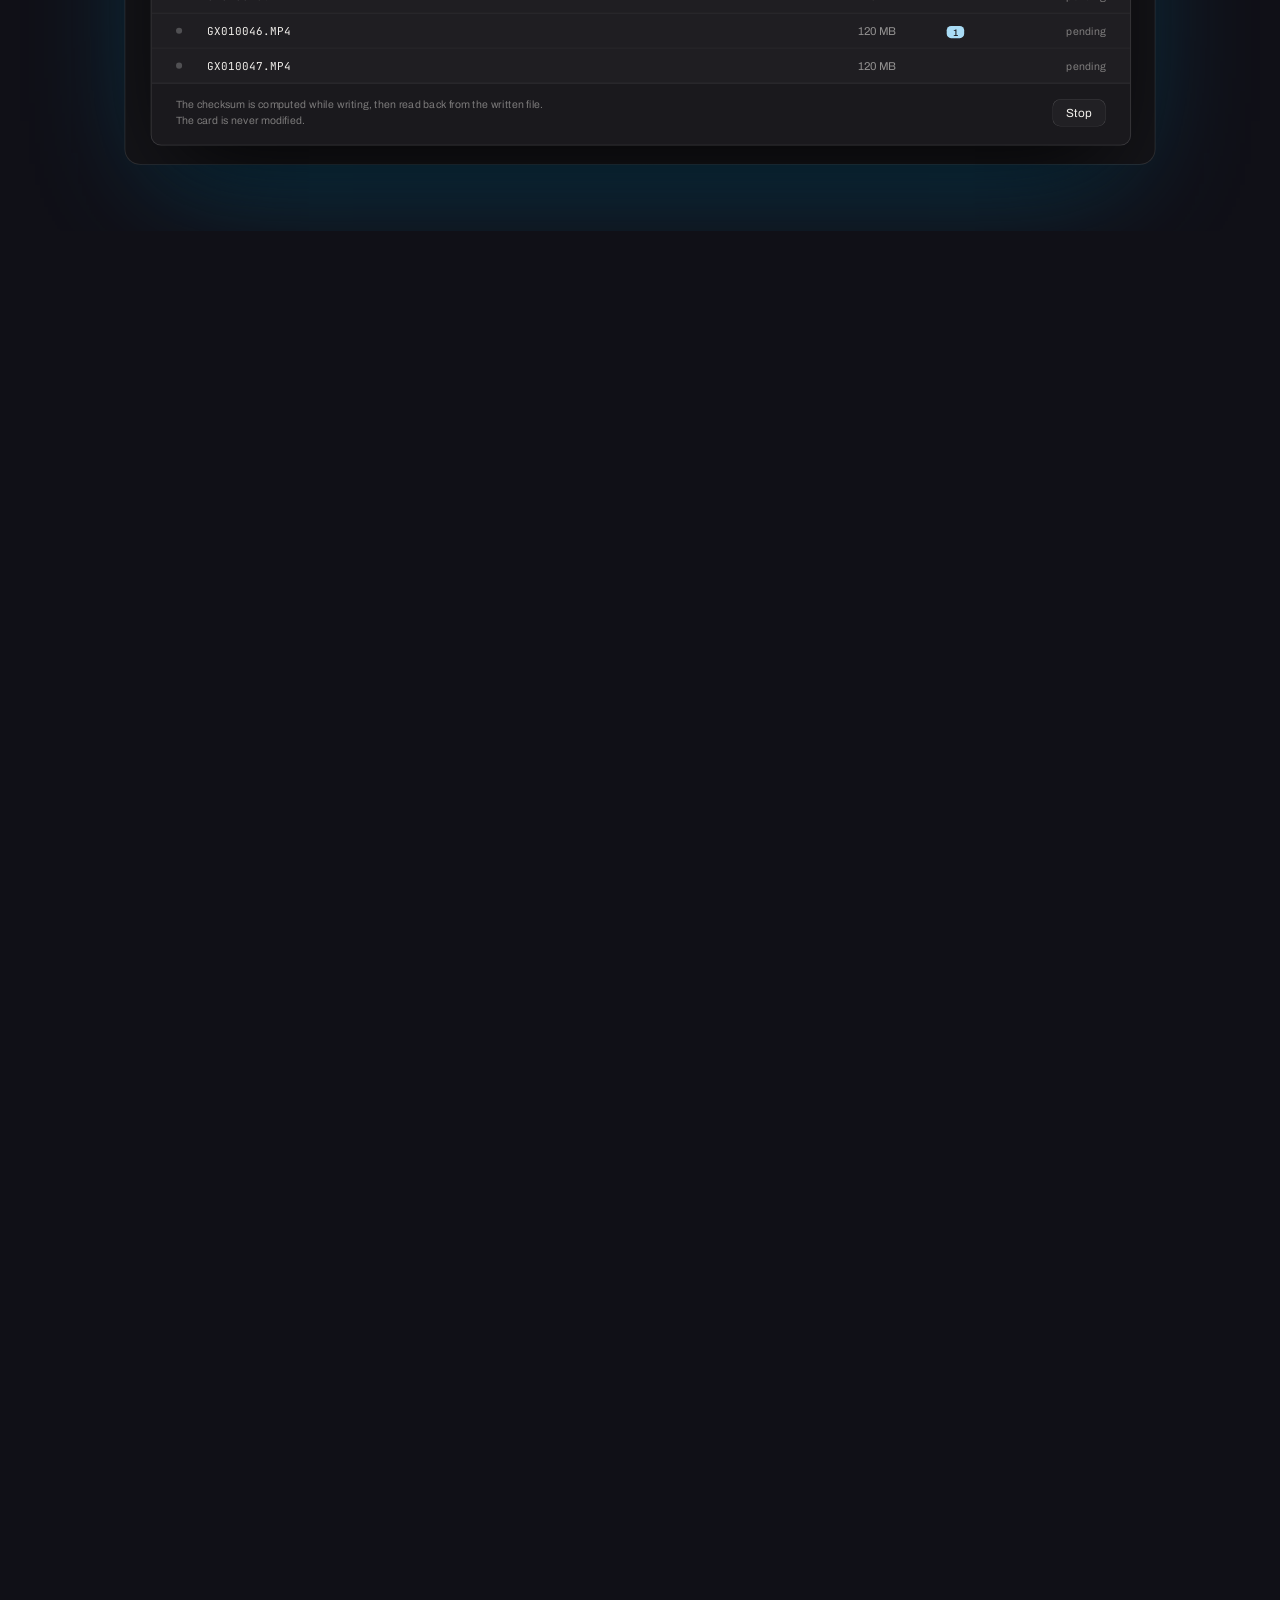
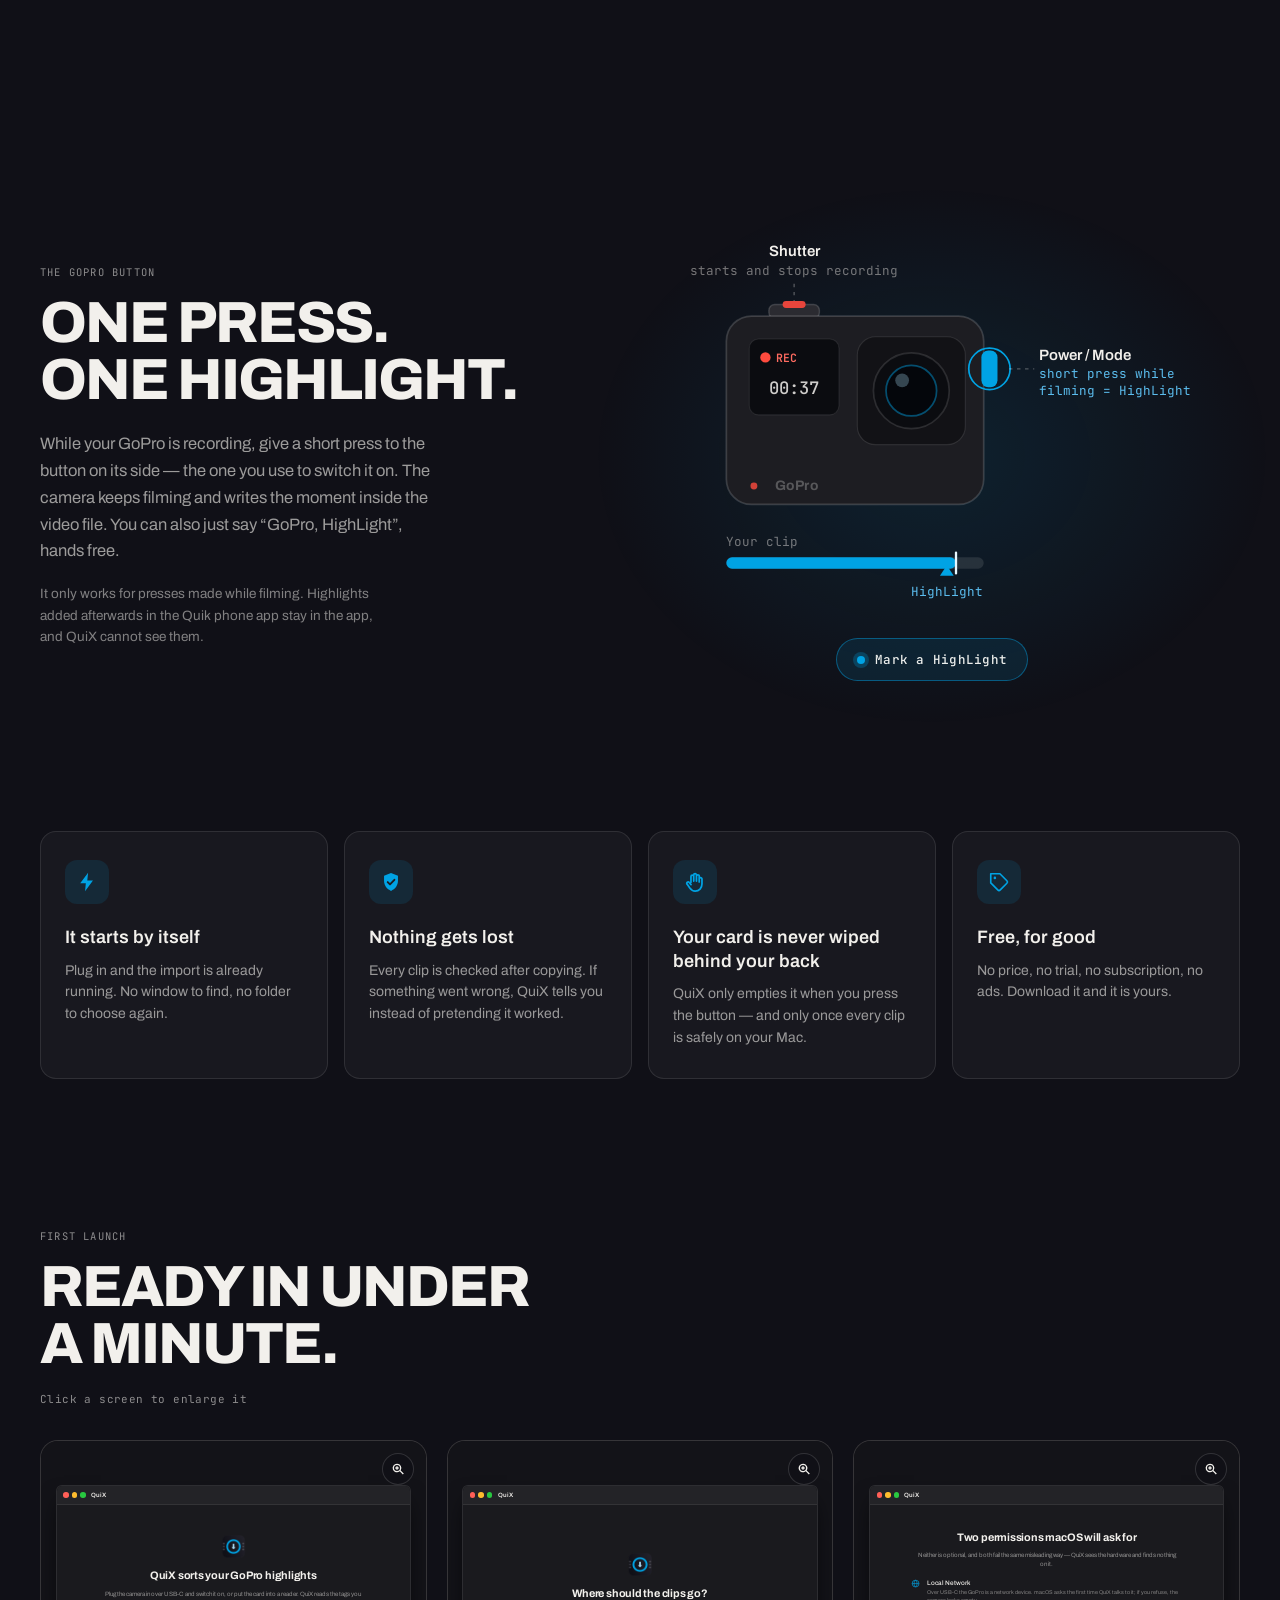
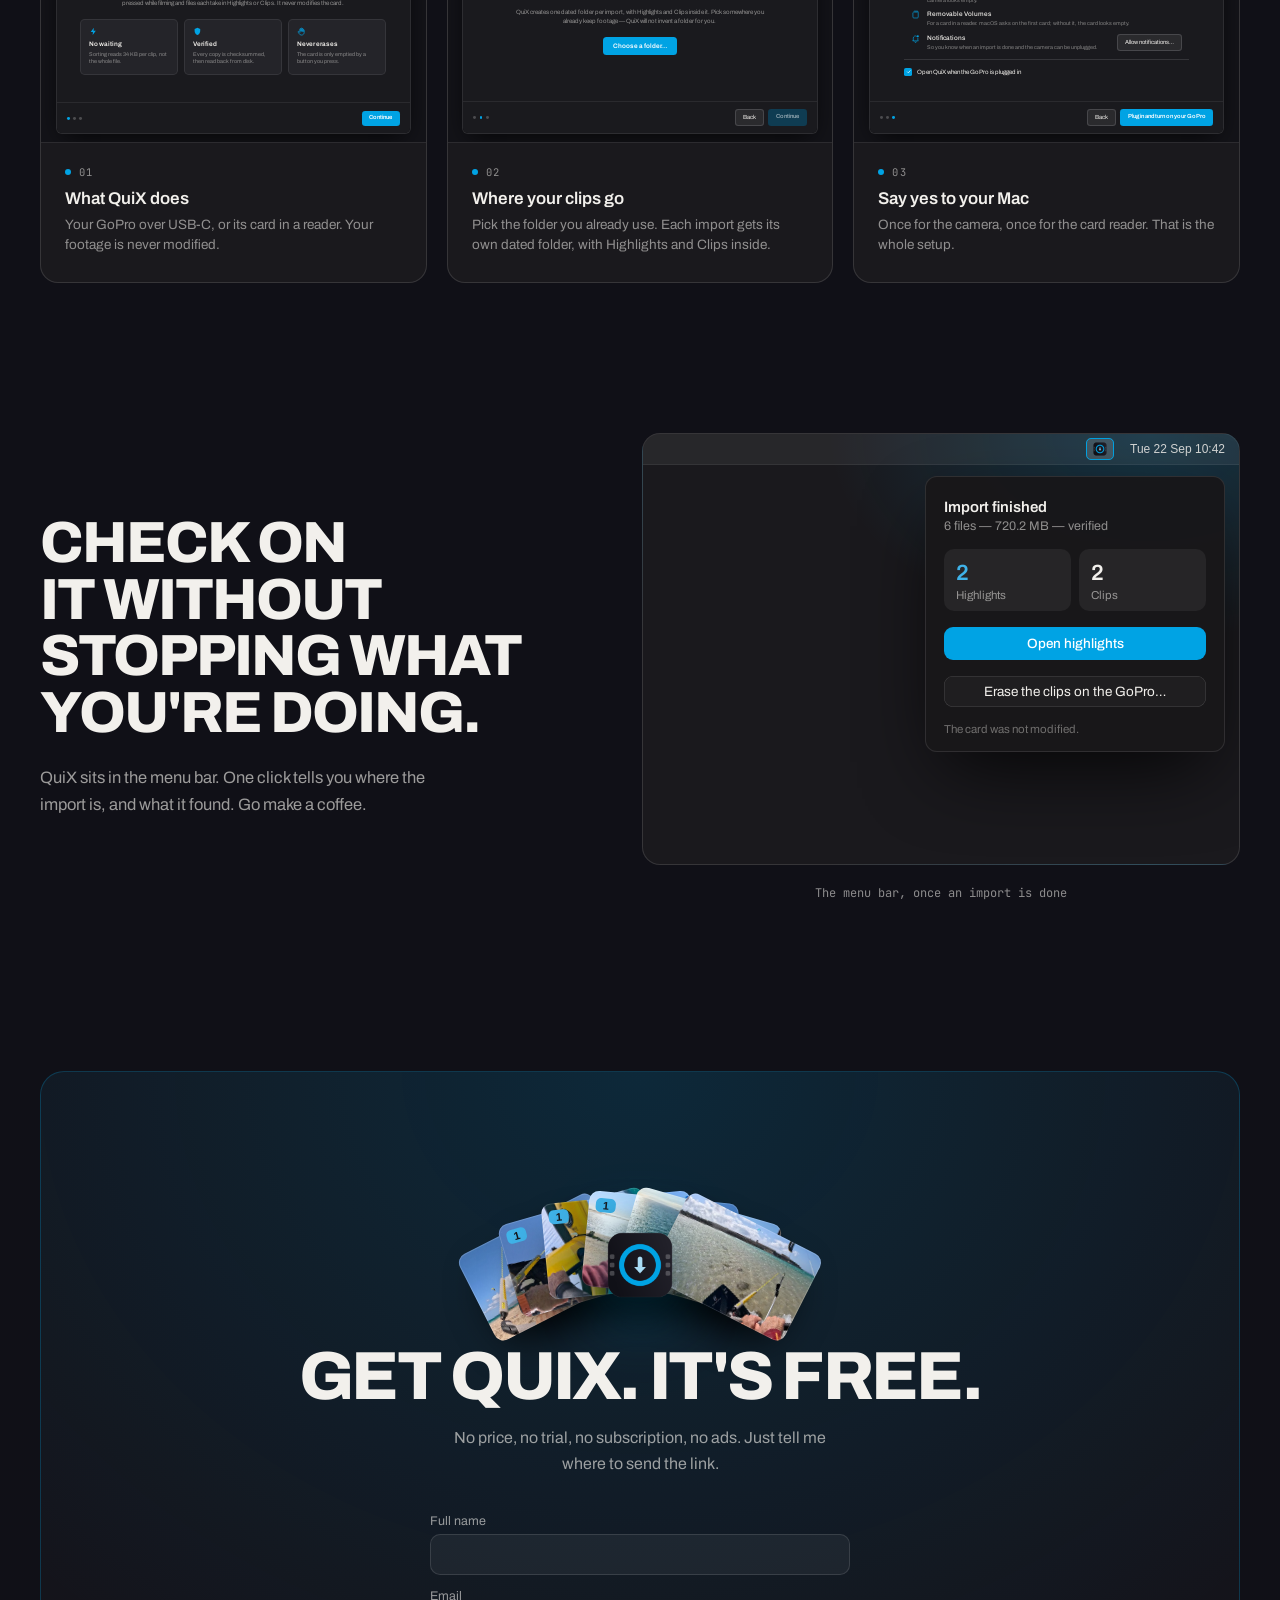
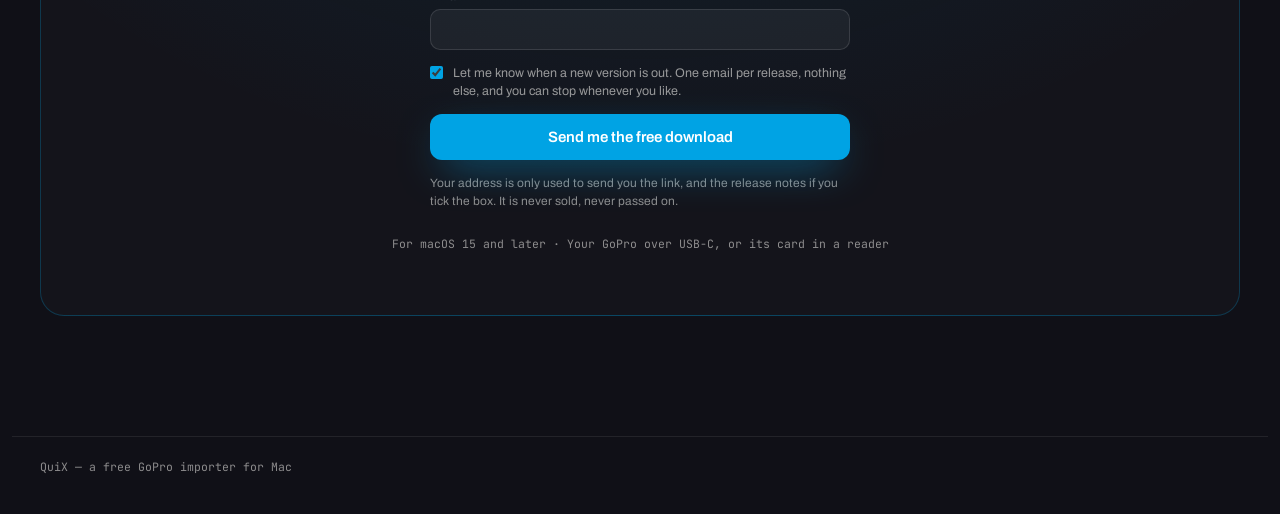
==== commit 0b619a65: "fix(site): ask for the full name in the download form" ====
--- a/site/index.html
+++ b/site/index.html
@@ -602,8 +602,8 @@
       <p style="font-size:16px; line-height:1.6; color:rgba(242,240,236,.62); margin:0 auto 38px; max-width:42ch; text-wrap:pretty;">No price, no trial, no subscription, no ads. Just tell me where to send the link.</p>
       <form data-action-submit="submit" id="gate" method="post" action="telechargement.php" style="display:grid; gap:14px; max-width:420px; margin:0 auto; text-align:left;">
         <div>
-          <label for="prenom" style="display:block; font-size:12.5px; color:rgba(242,240,236,.6); margin-bottom:6px;">First name</label>
-          <input class="fx11" id="prenom" name="prenom" type="text" autocomplete="given-name" required maxlength="80" style="width:100%; box-sizing:border-box; font:inherit; font-size:14px; color:#F2F0EC; background:rgba(255,255,255,.05); border:1px solid rgba(255,255,255,.12); border-radius:10px; padding:12px 14px; outline:none; transition:border-color .2s, box-shadow .2s;">
+          <label for="prenom" style="display:block; font-size:12.5px; color:rgba(242,240,236,.6); margin-bottom:6px;">Full name</label>
+          <input class="fx11" id="prenom" name="prenom" type="text" autocomplete="name" required maxlength="80" style="width:100%; box-sizing:border-box; font:inherit; font-size:14px; color:#F2F0EC; background:rgba(255,255,255,.05); border:1px solid rgba(255,255,255,.12); border-radius:10px; padding:12px 14px; outline:none; transition:border-color .2s, box-shadow .2s;">
         </div>
         <div>
           <label for="email" style="display:block; font-size:12.5px; color:rgba(242,240,236,.6); margin-bottom:6px;">Email</label>
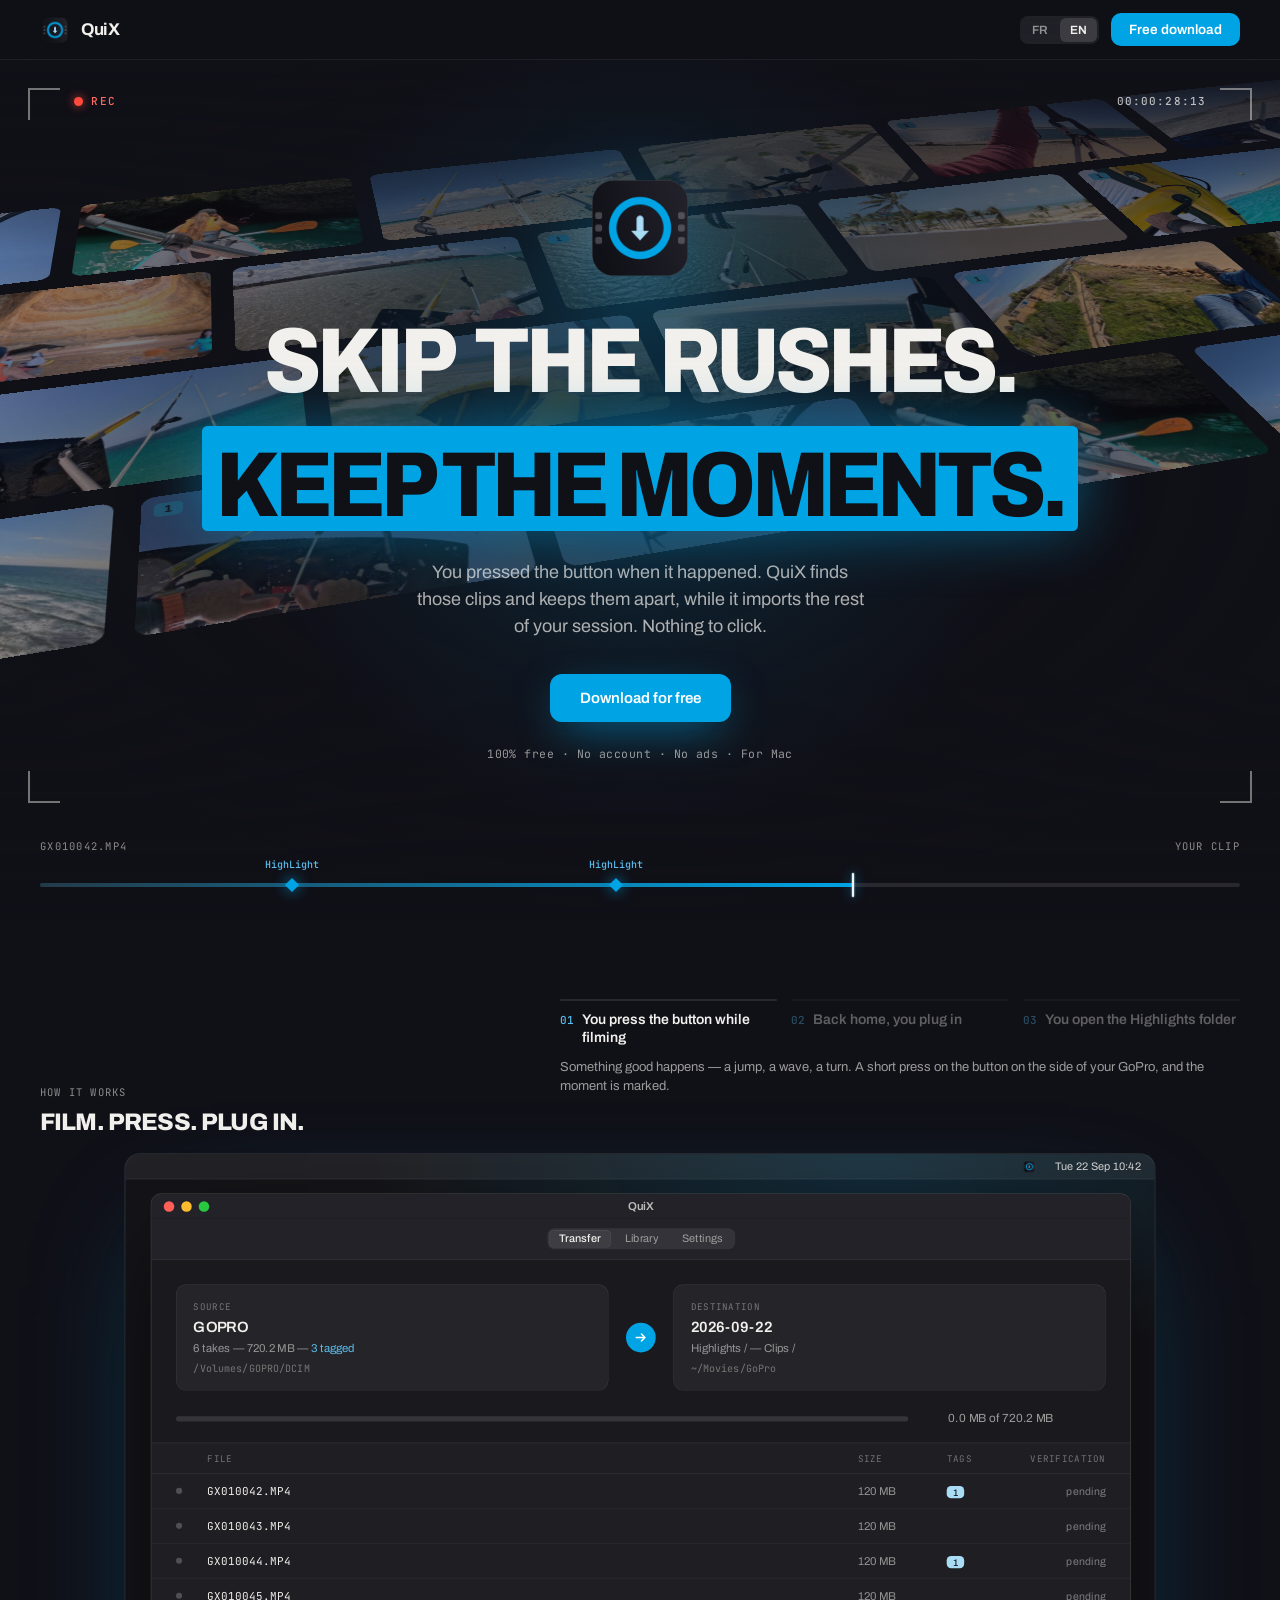
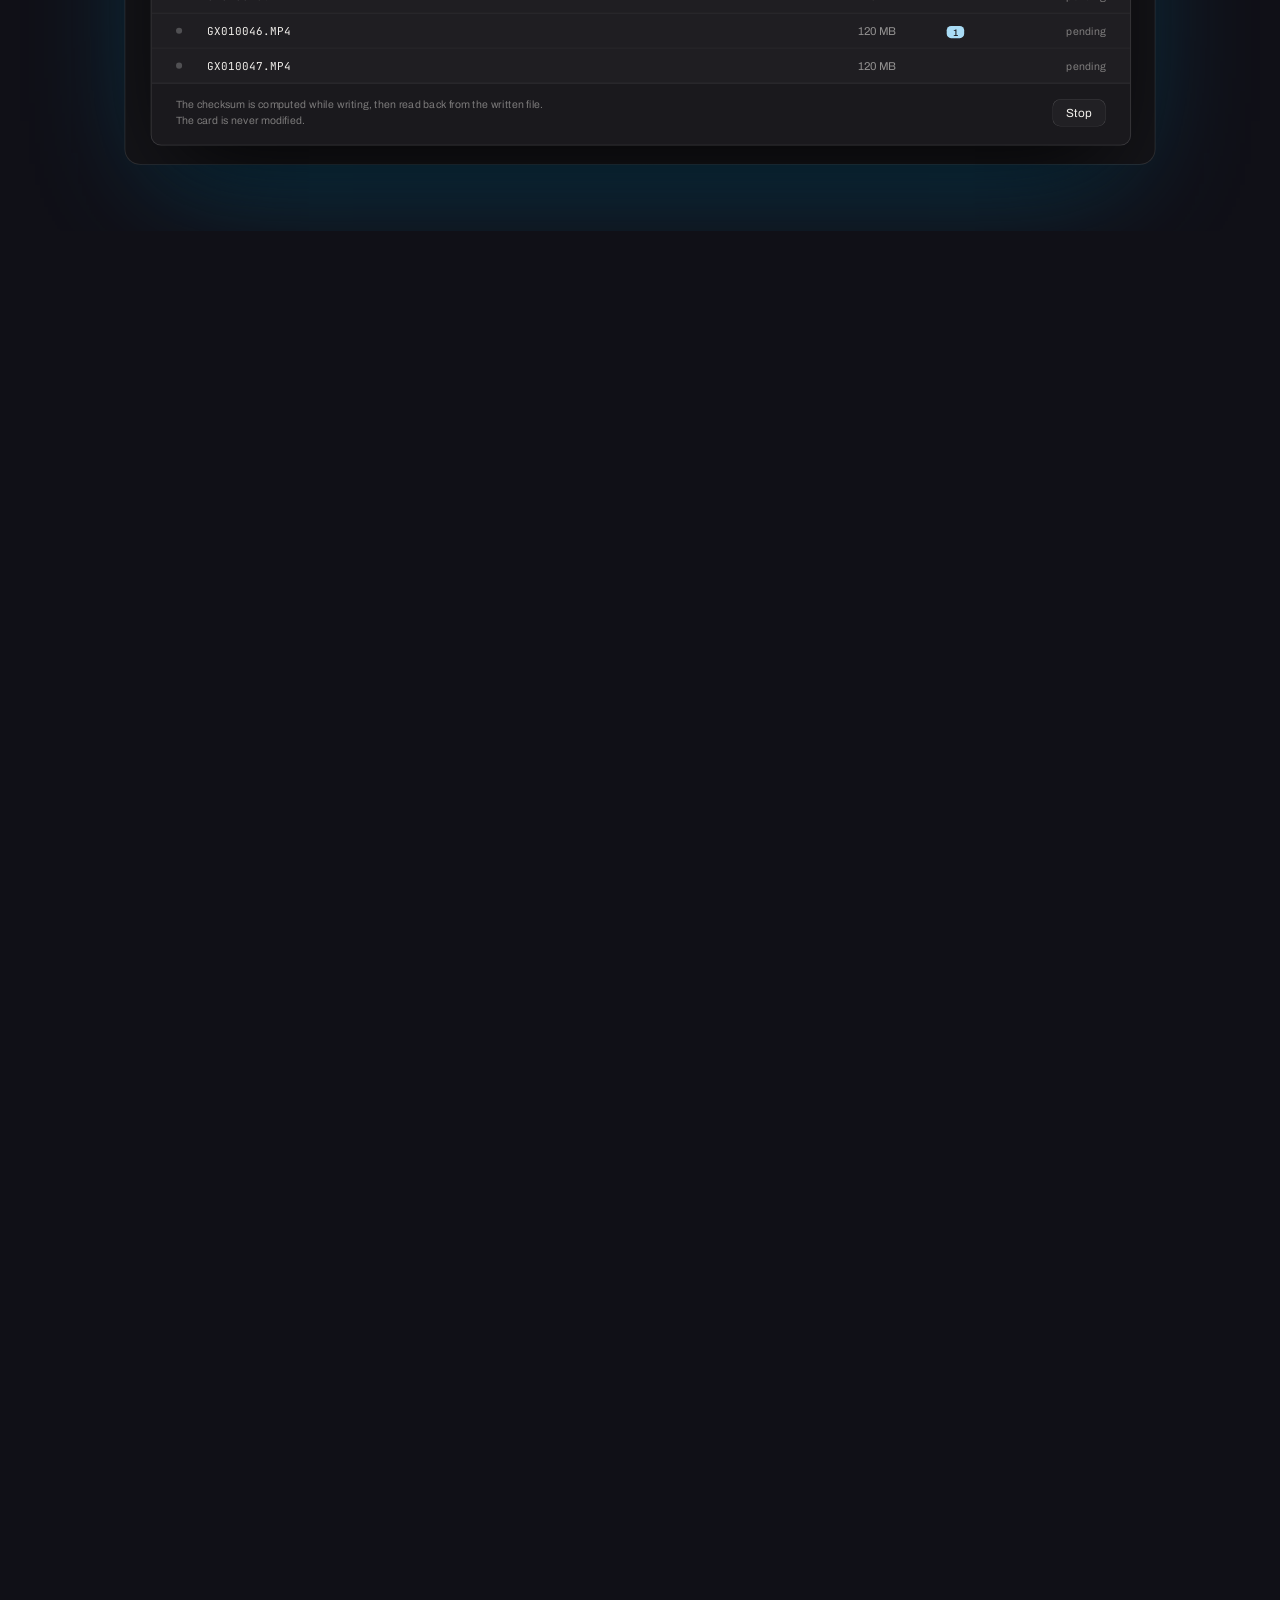
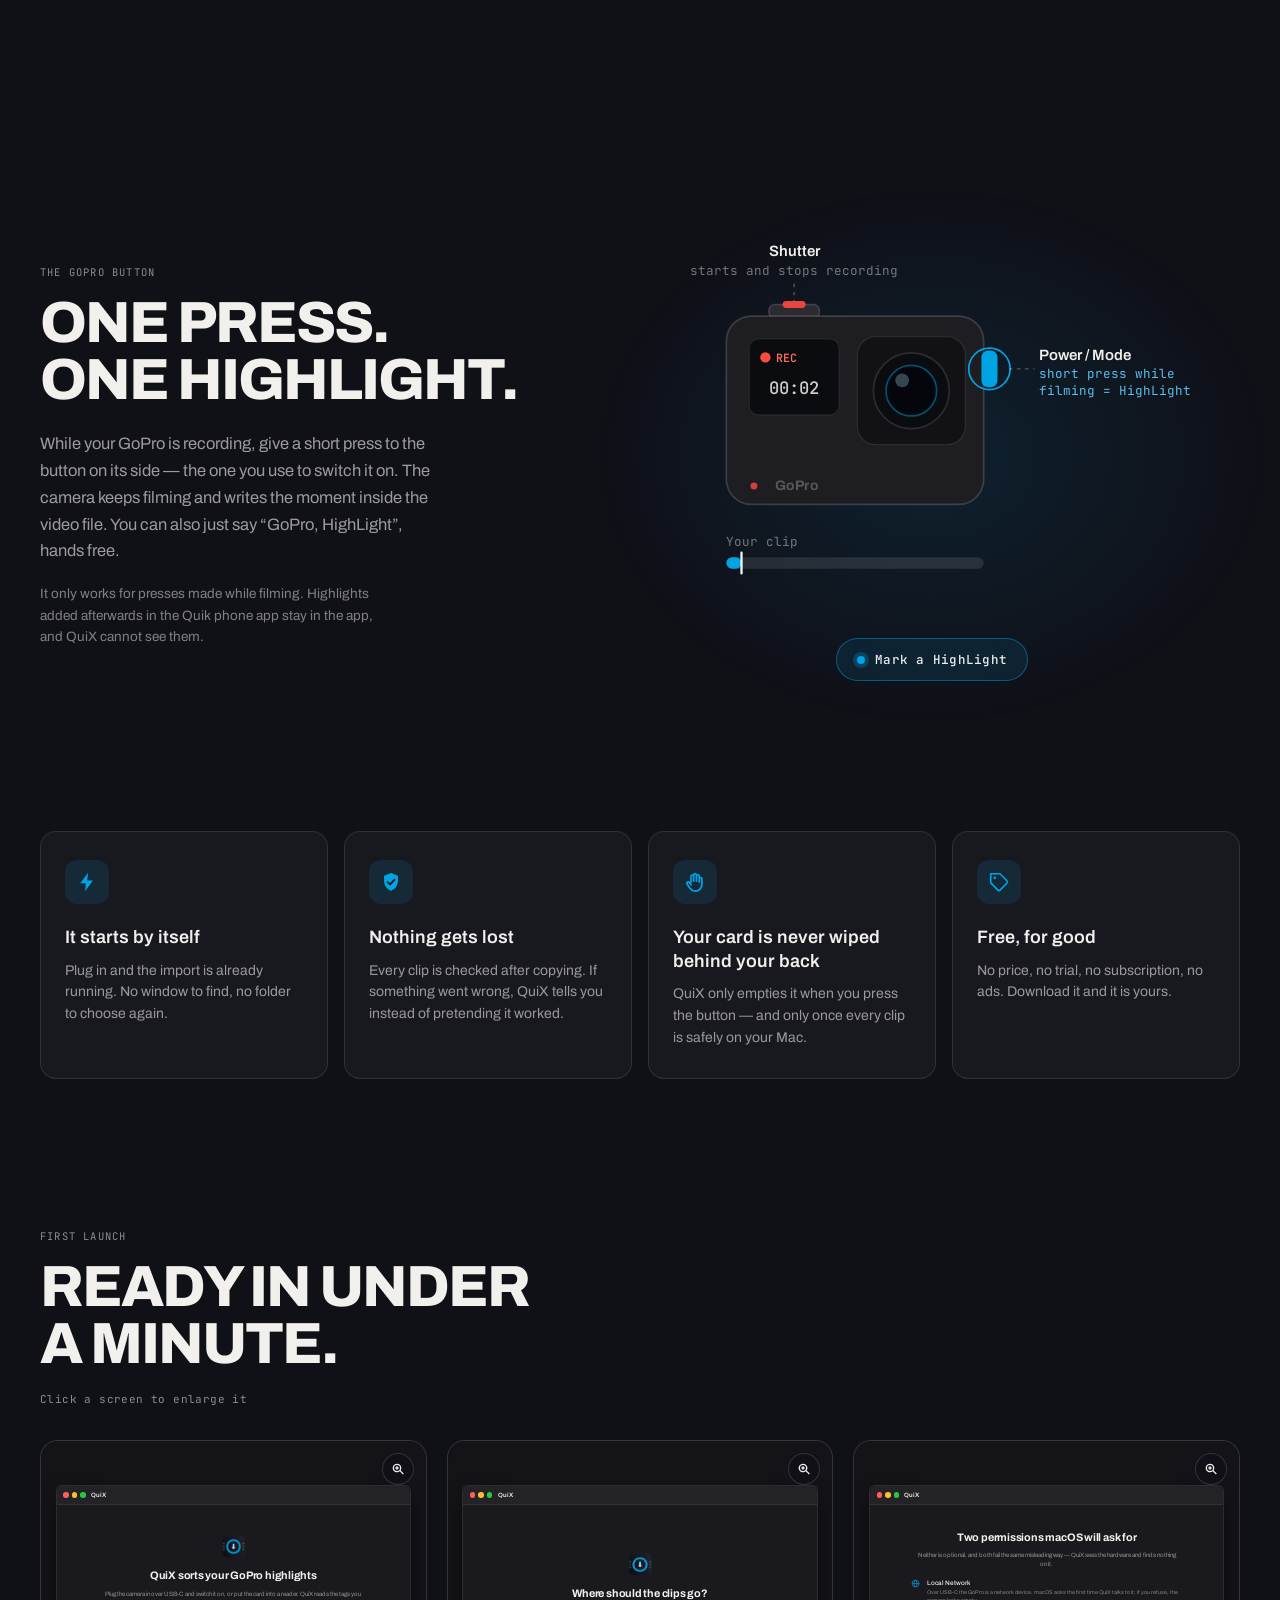
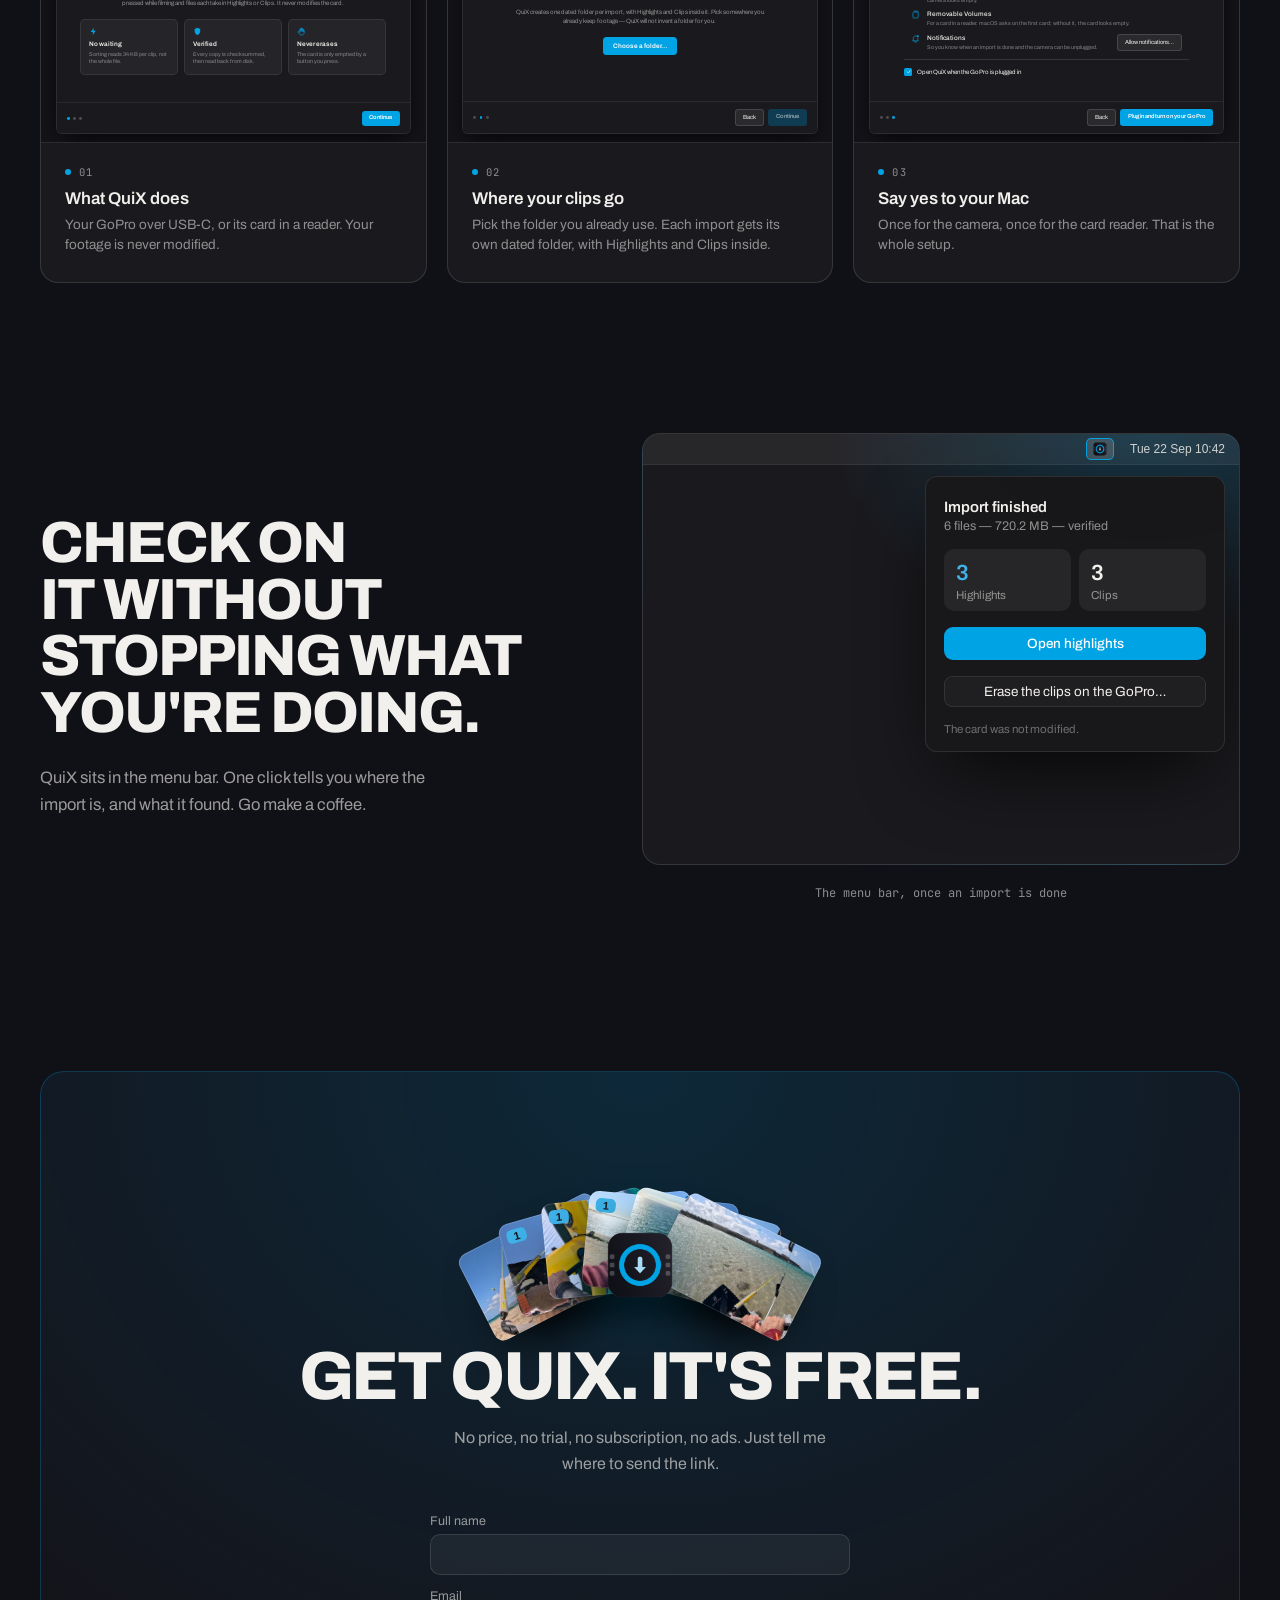
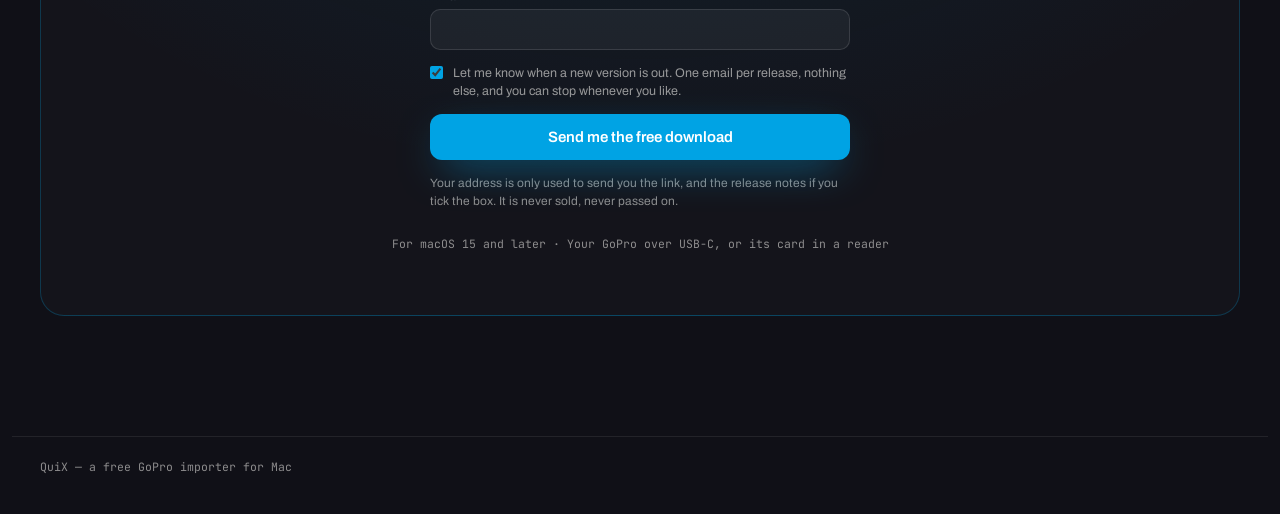
==== commit 73dc38c2: "fix(site): content hashes on site.js and site.css, so an update is never served stale" ====
--- a/site/index.html
+++ b/site/index.html
@@ -13,7 +13,7 @@
 <link rel="preconnect" href="https://fonts.googleapis.com">
 <link rel="preconnect" href="https://fonts.gstatic.com" crossorigin>
 <link href="https://fonts.googleapis.com/css2?family=Archivo:wdth,wght@62..125,400..900&amp;family=JetBrains+Mono:wght@400;500&amp;display=swap" rel="stylesheet">
-<link rel="stylesheet" href="assets/site.css">
+<link rel="stylesheet" href="assets/site.css?v=455bdb2e19">
 <!-- Plausible: cookieless visit counts, no personal data. See docs/STATS.md. -->
 <script async src="https://analytics.xavierkain.fr/js/pa--tT4c8Zy4lnrfJnX7jXig.js"></script>
 <script>window.plausible=window.plausible||function(){(plausible.q=plausible.q||[]).push(arguments)},plausible.init=plausible.init||function(i){plausible.o=i||{}};plausible.init()</script>
@@ -631,6 +631,6 @@
 </footer>
 
 </div>
-<script src="assets/site.js"></script>
+<script src="assets/site.js?v=d01746b214"></script>
 </body>
 </html>
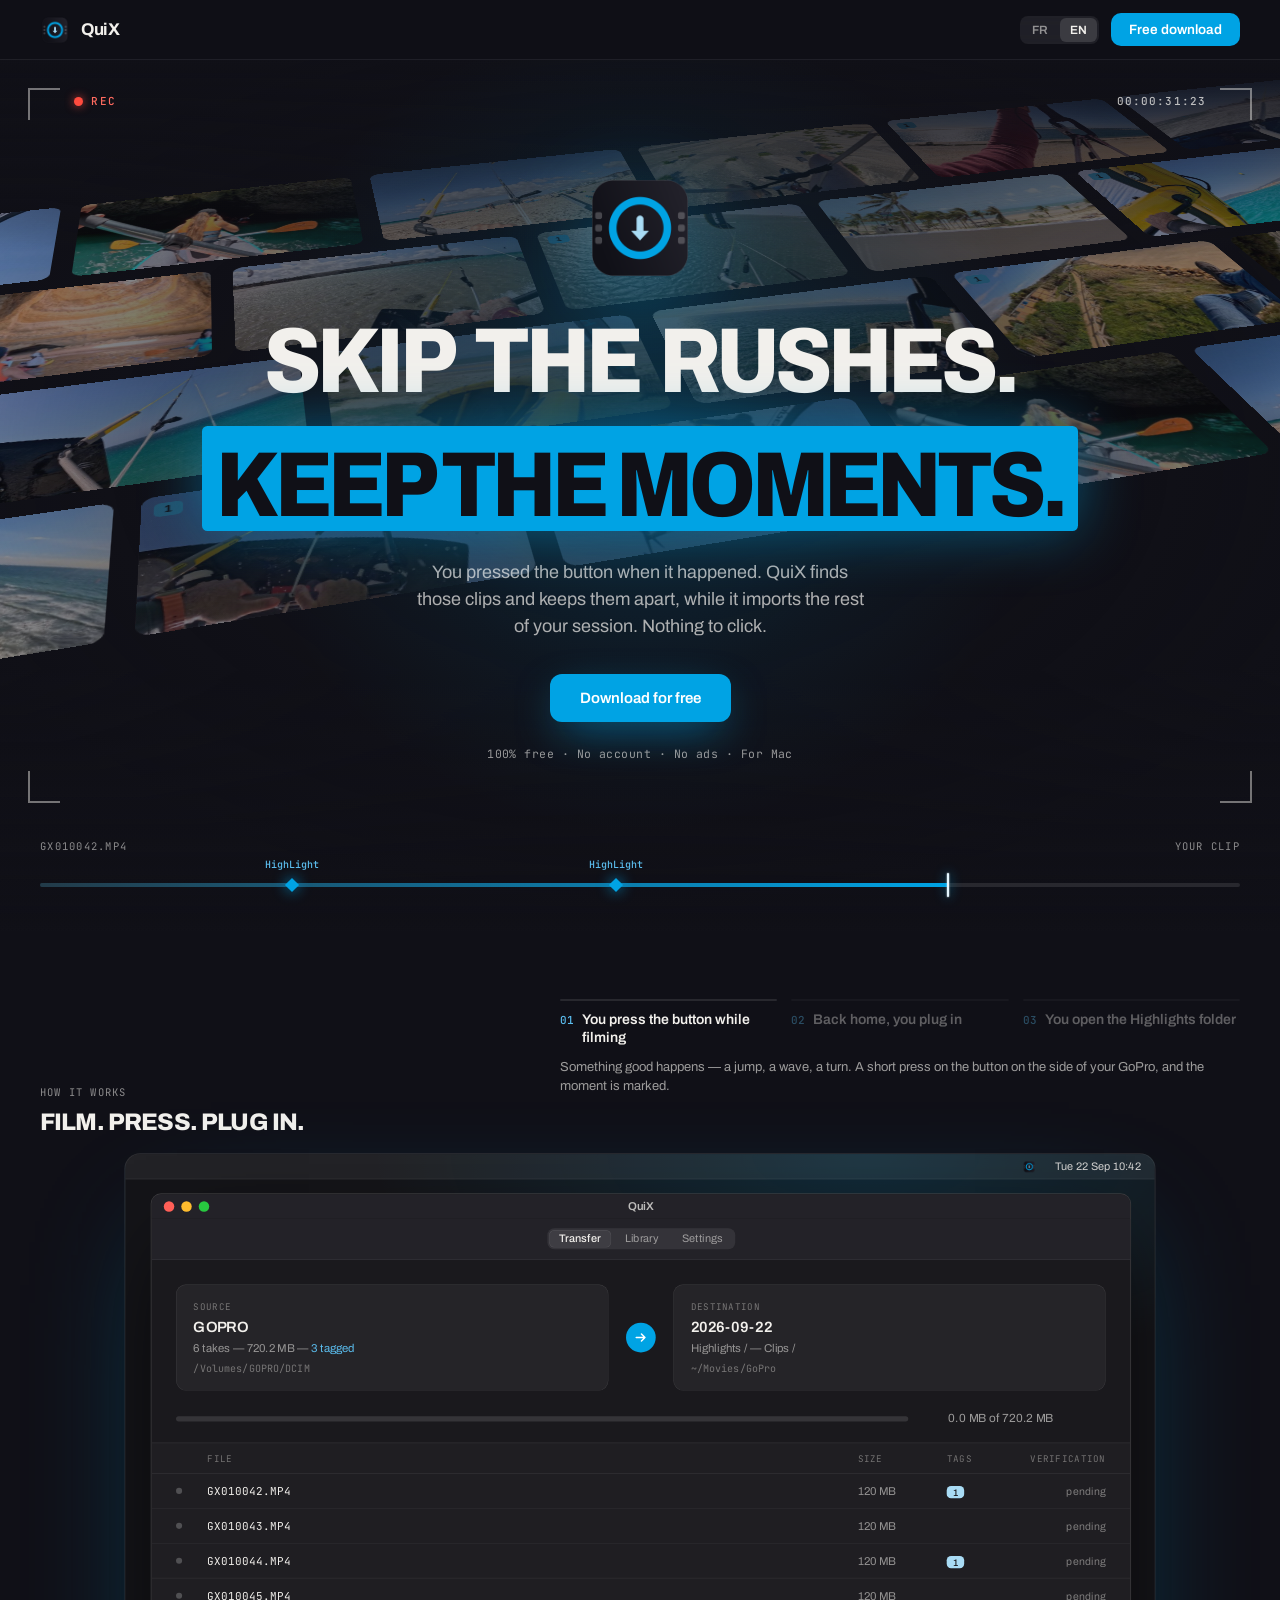
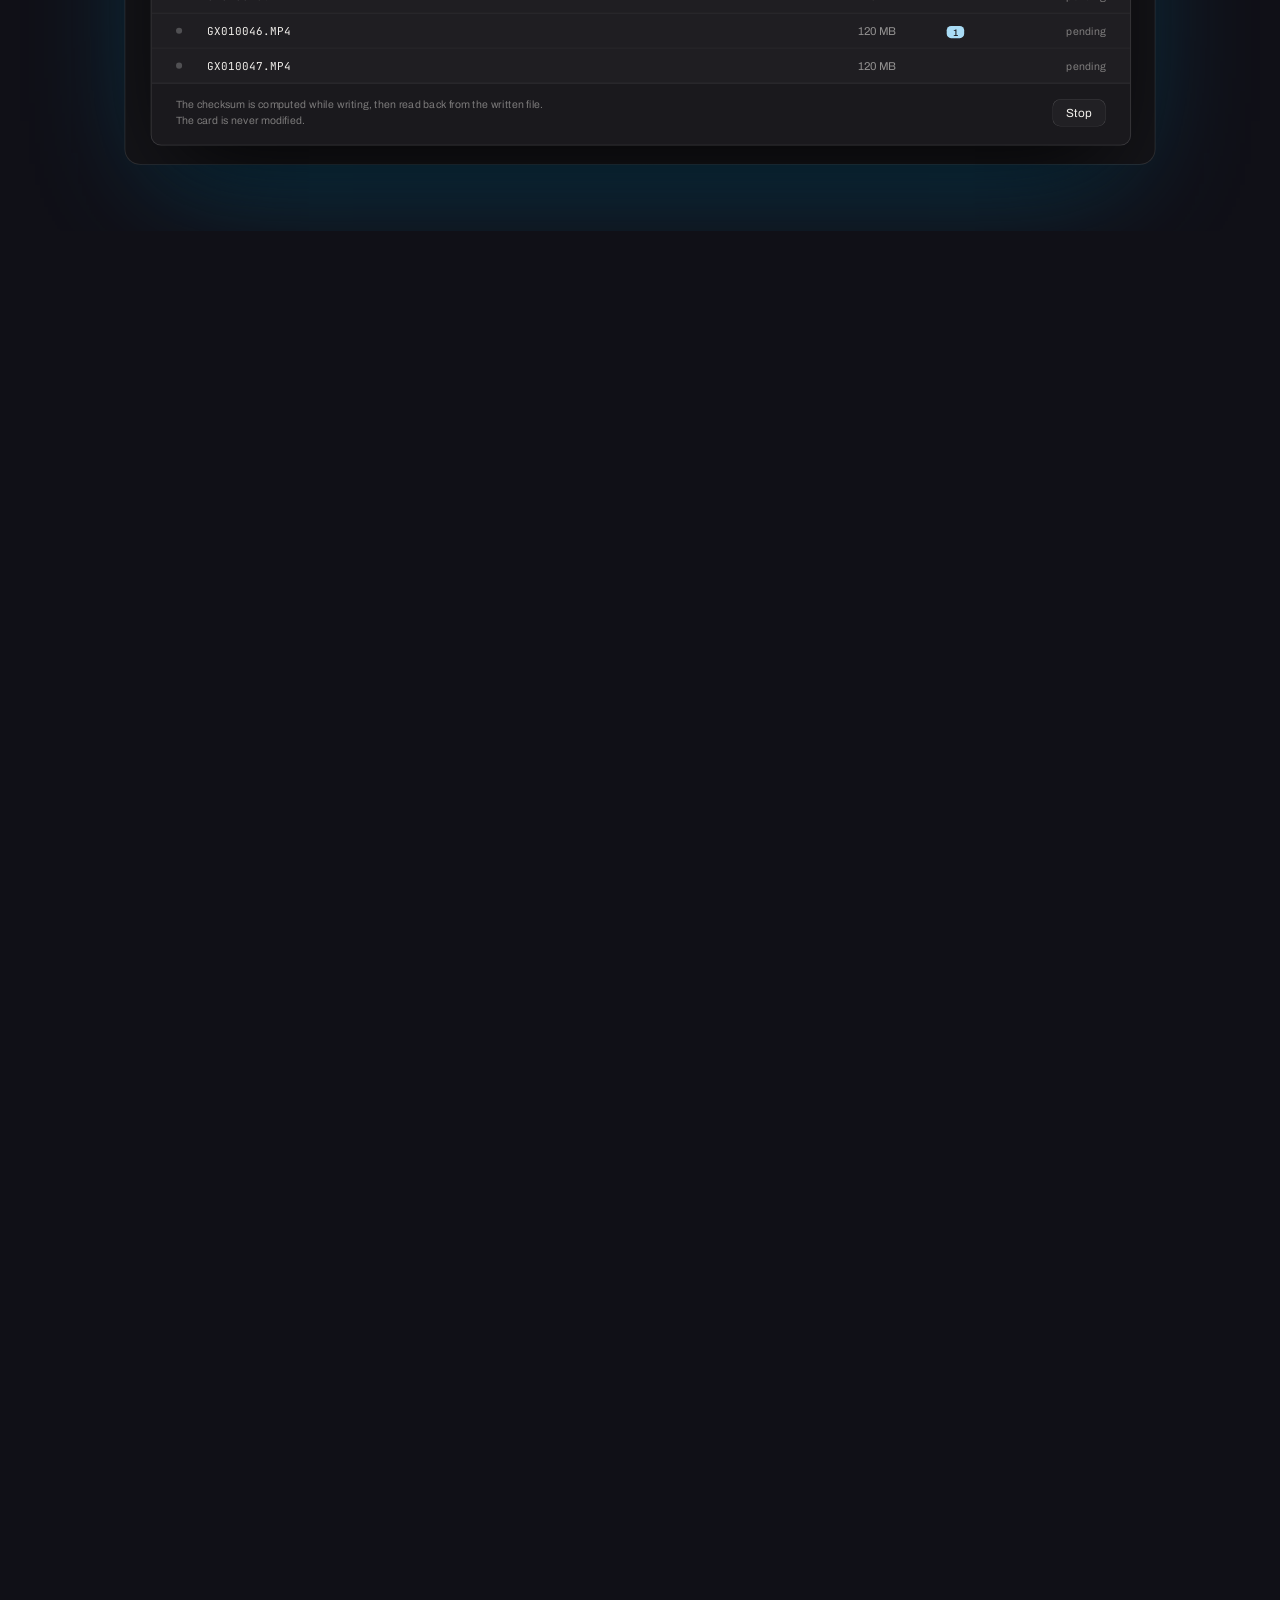
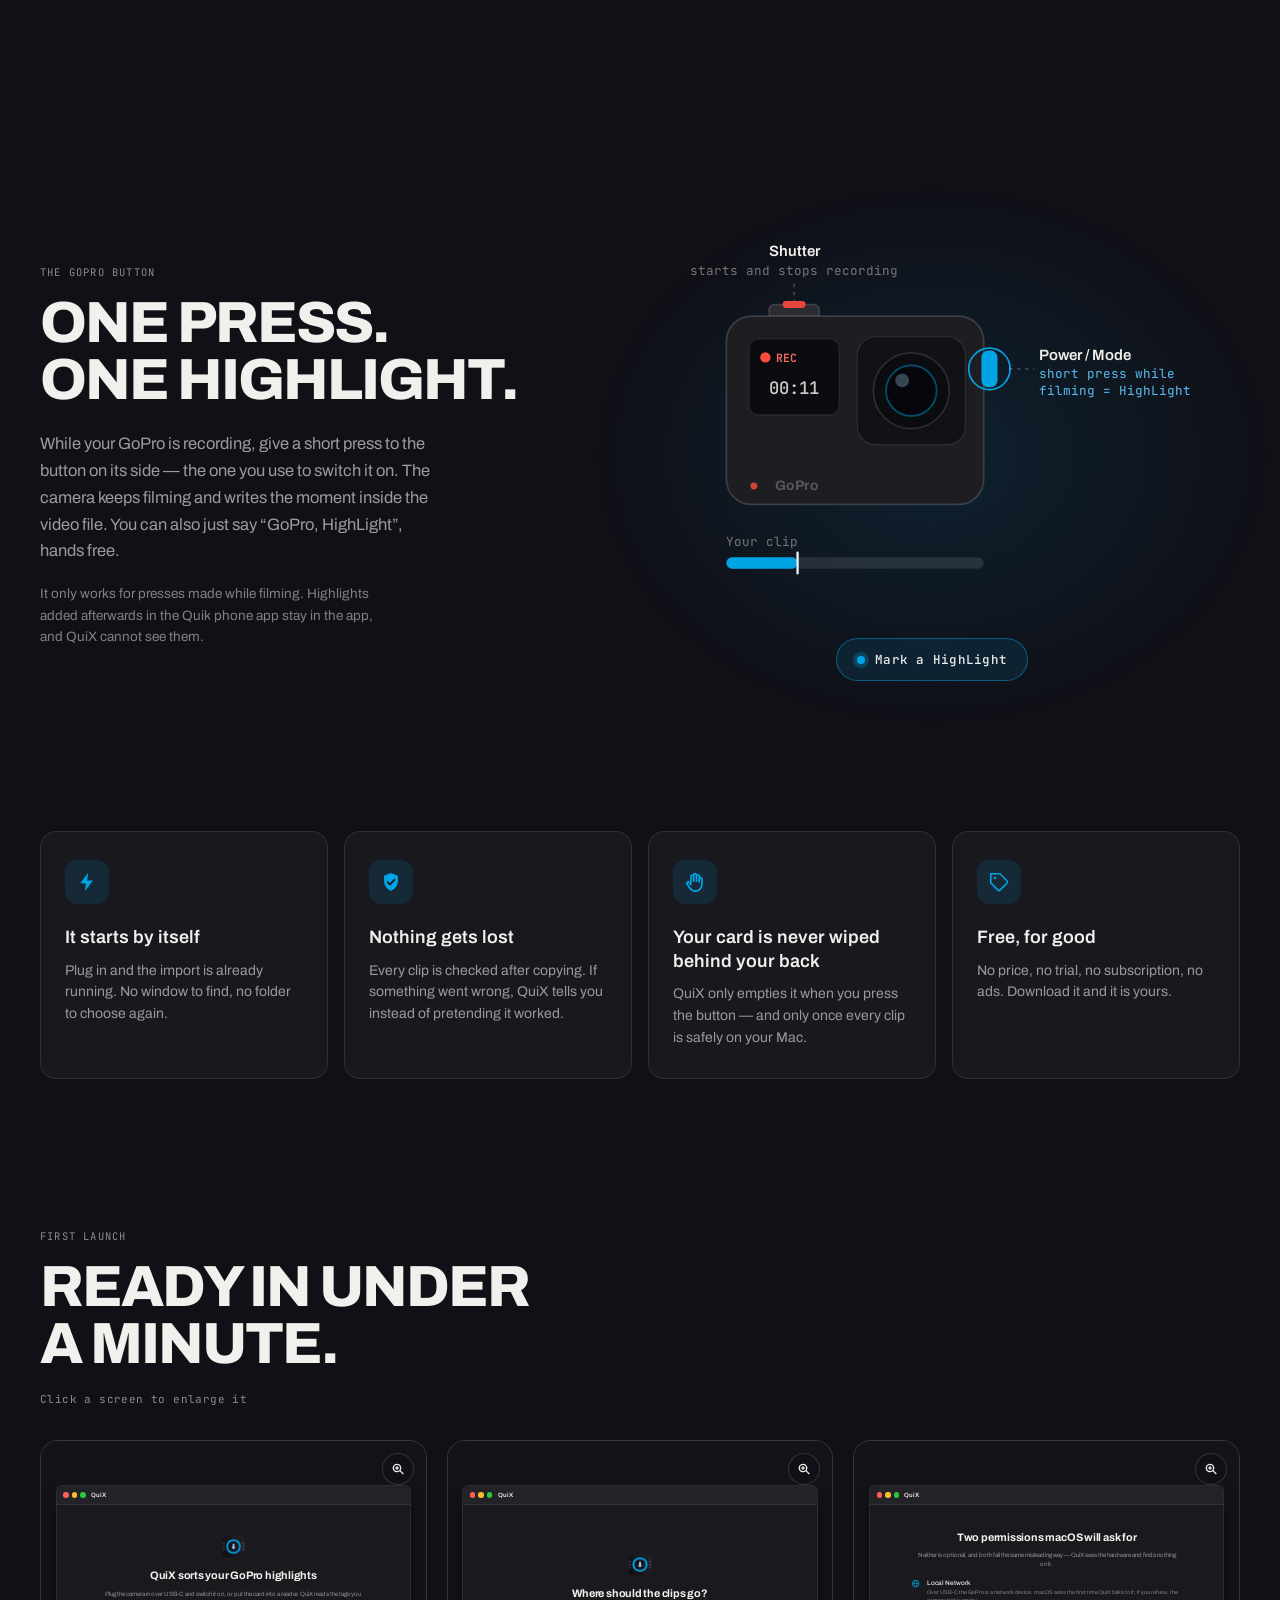
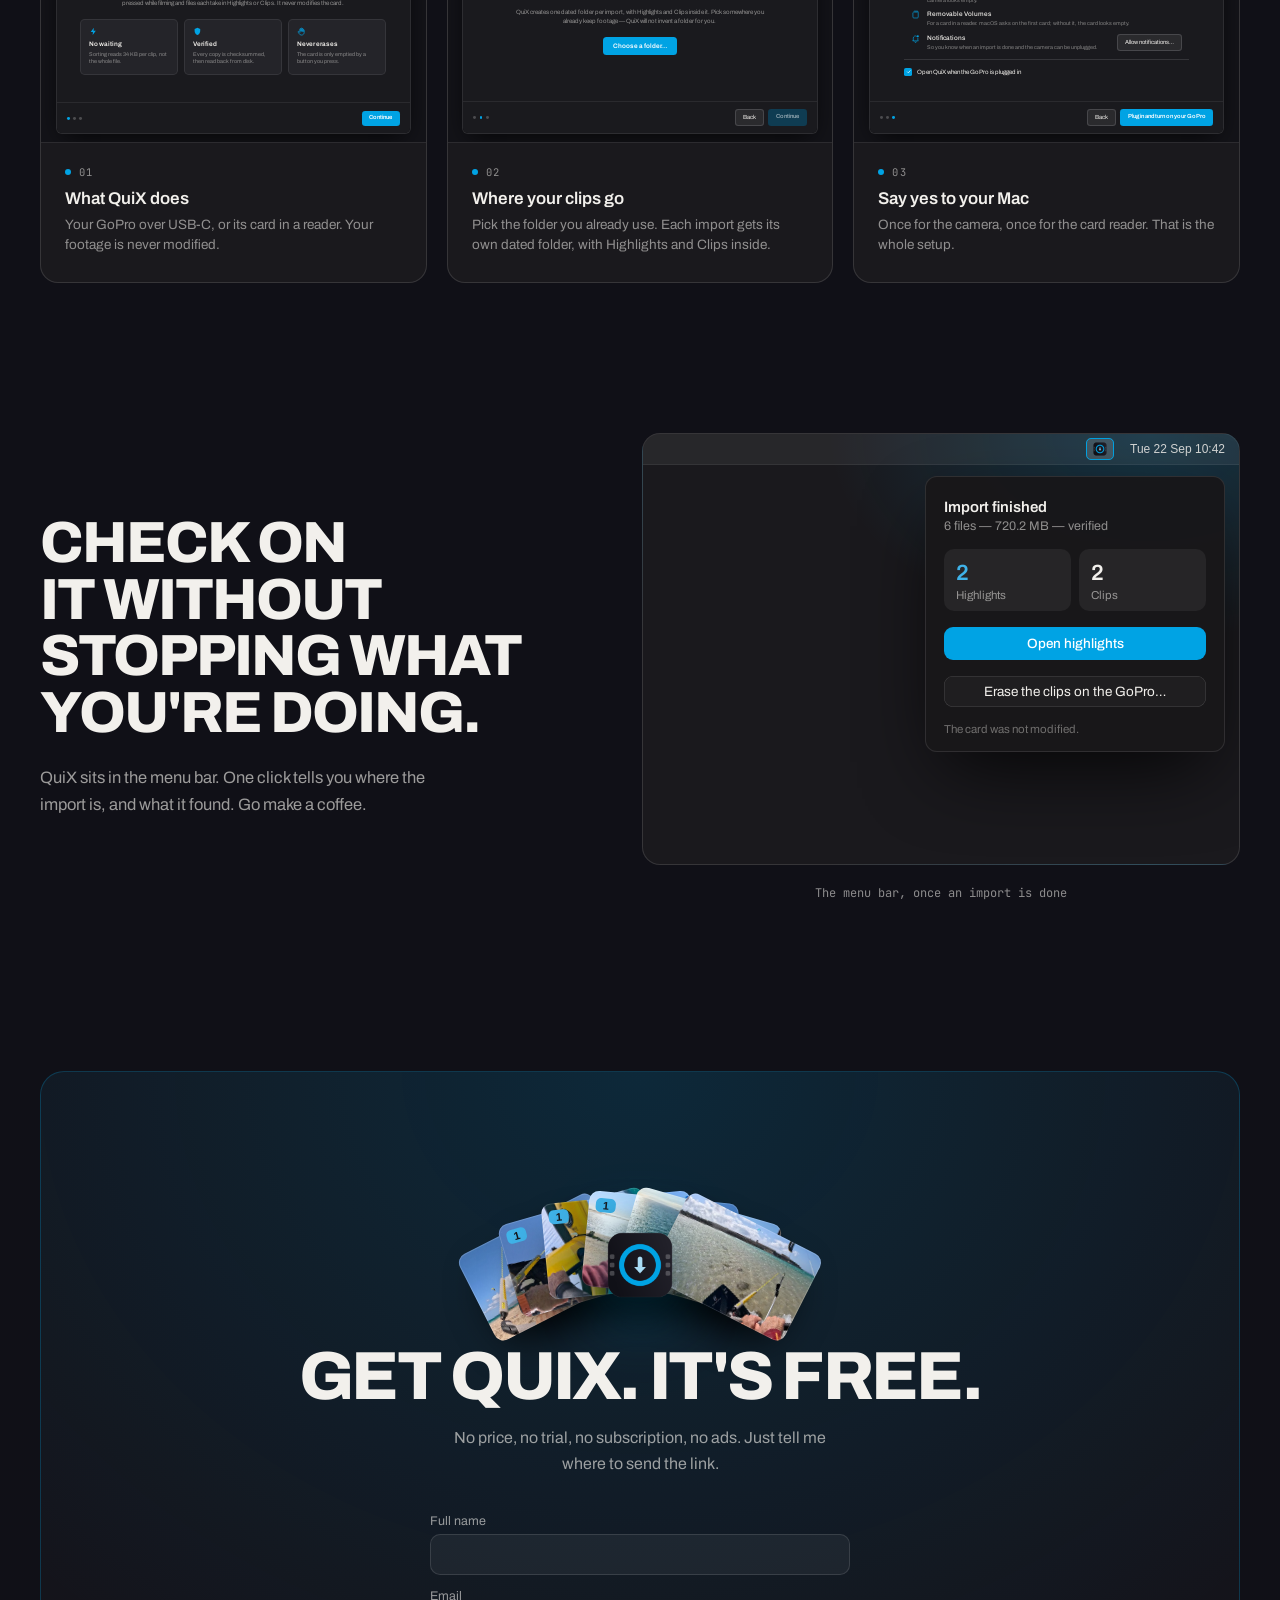
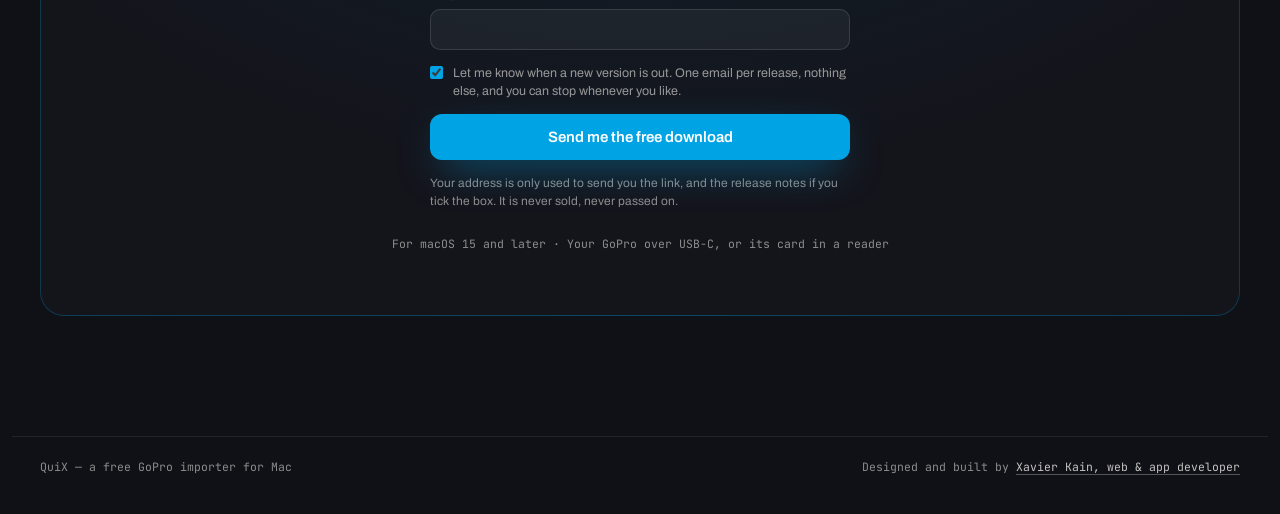
==== commit bfd48689: "feat(site): a footer link to xavierkain.fr, in the page's language" ====
--- a/site/index.html
+++ b/site/index.html
@@ -628,9 +628,10 @@
 
 <footer style="max-width:1200px; margin:120px auto 0; padding:22px 28px 40px; border-top:1px solid rgba(255,255,255,.08); display:flex; justify-content:space-between; align-items:center; flex-wrap:wrap; gap:12px; font:400 11.5px 'JetBrains Mono', monospace; color:rgba(242,240,236,.55);">
   <span>QuiX — a free GoPro importer for Mac</span>
+  <span>Designed and built by <a href="https://xavierkain.fr/en/services#applications" data-href-fr="https://xavierkain.fr/services#applications" style="color:rgba(242,240,236,.8); text-decoration:underline; text-decoration-color:rgba(242,240,236,.3); text-underline-offset:3px;">Xavier Kain, web &amp; app developer</a></span>
 </footer>
 
 </div>
-<script src="assets/site.js?v=d01746b214"></script>
+<script src="assets/site.js?v=f370ee43b7"></script>
 </body>
 </html>
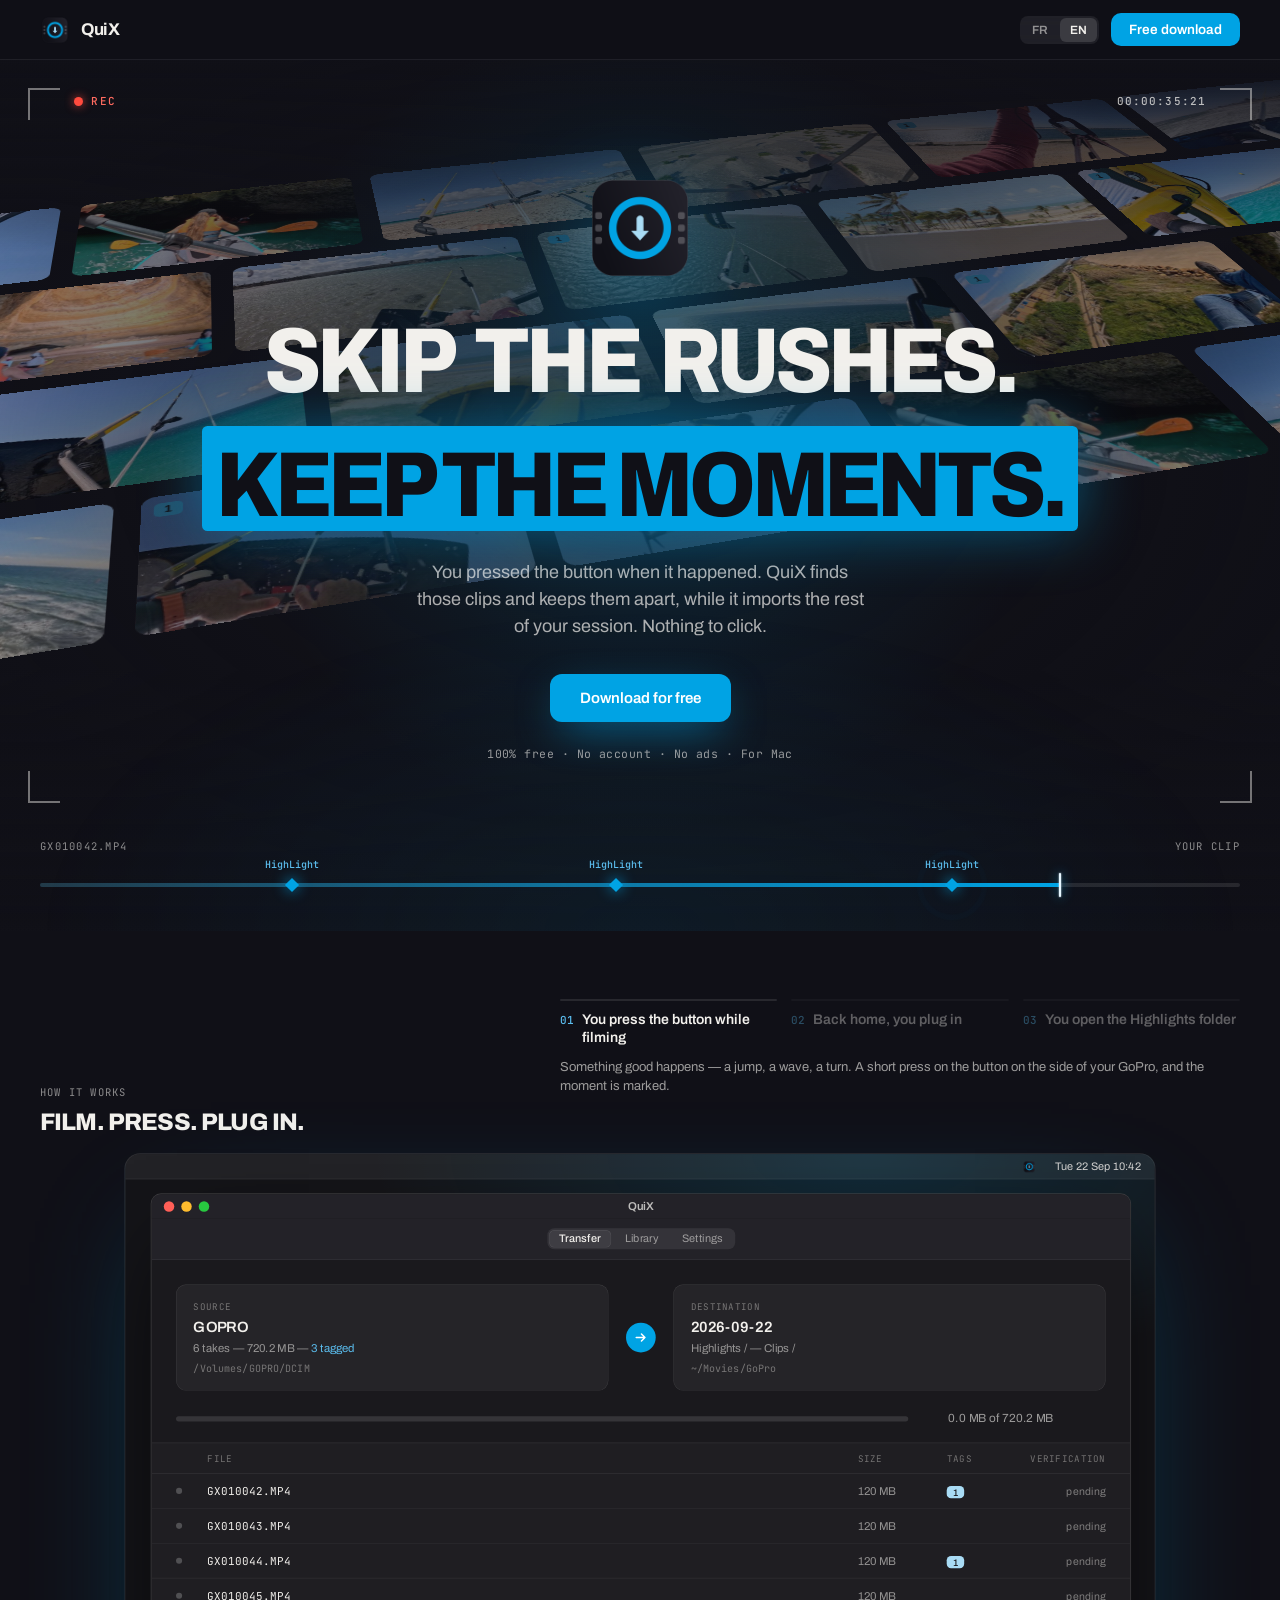
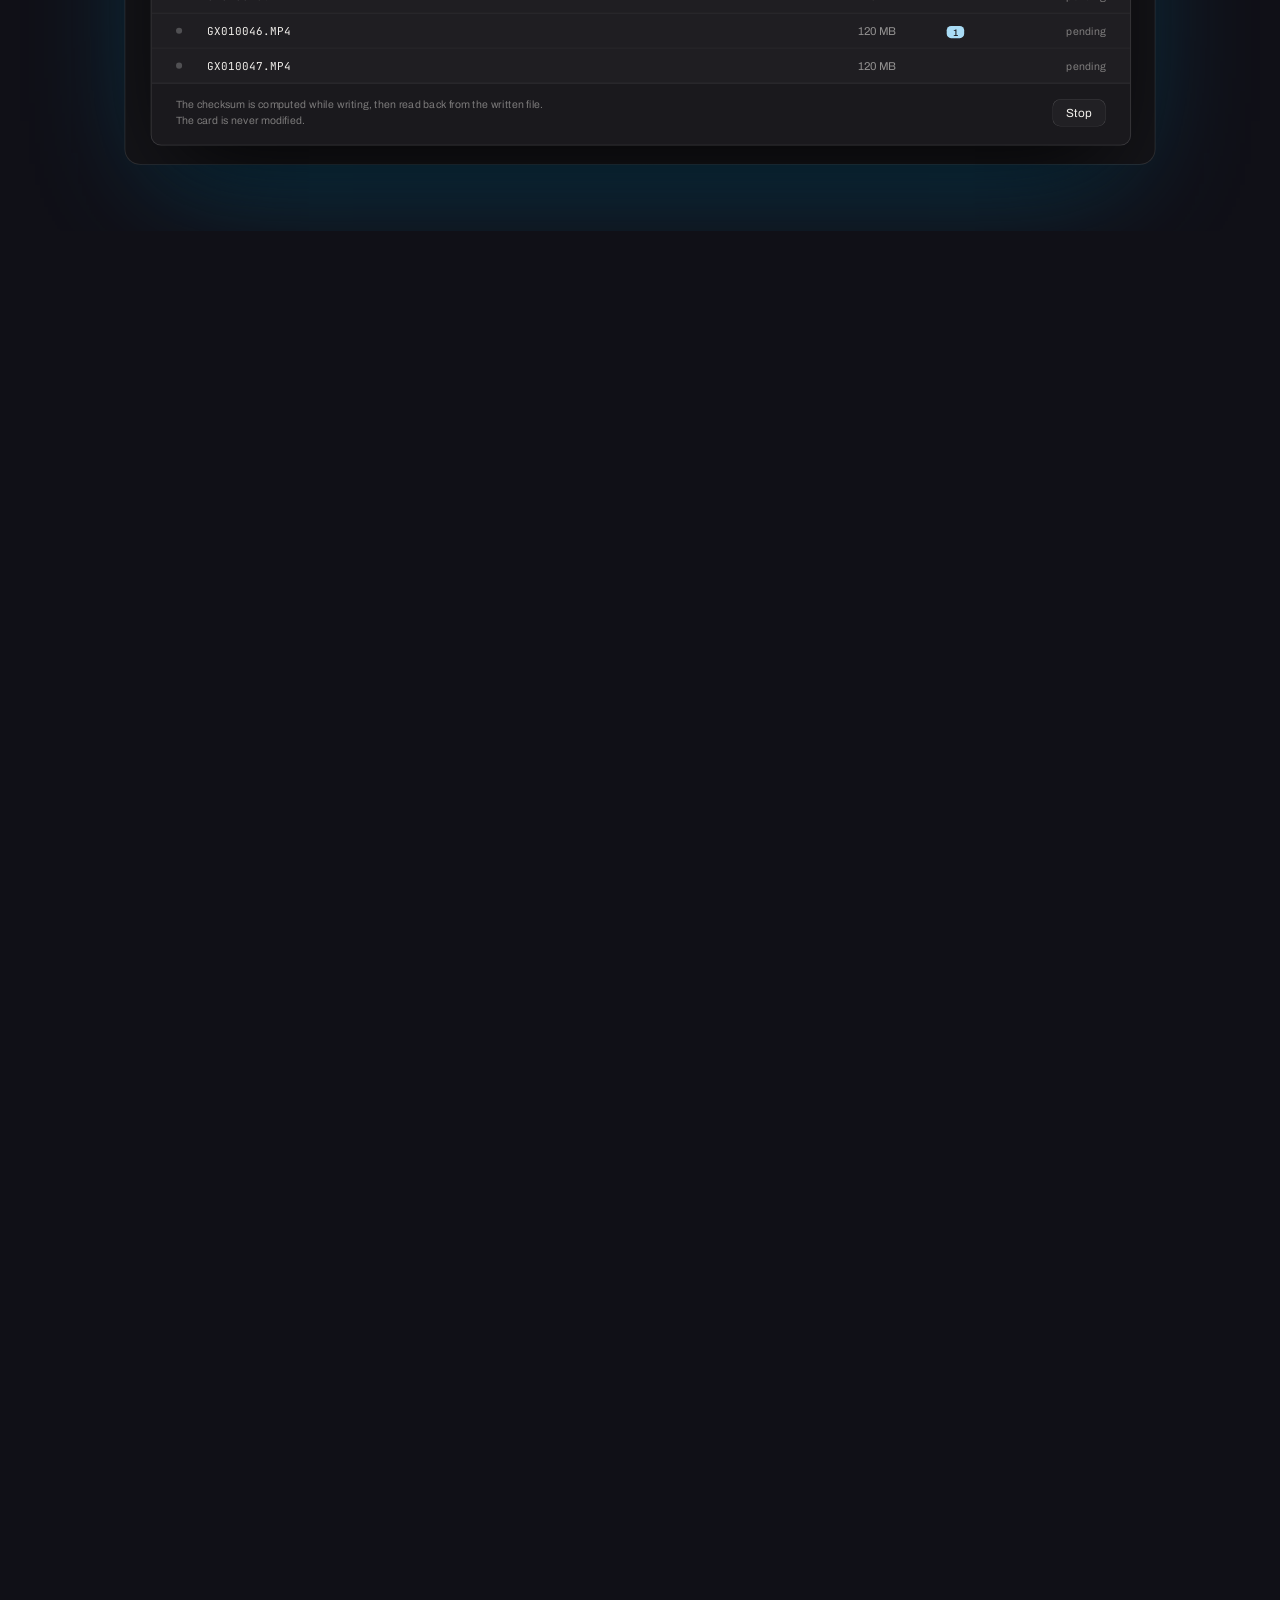
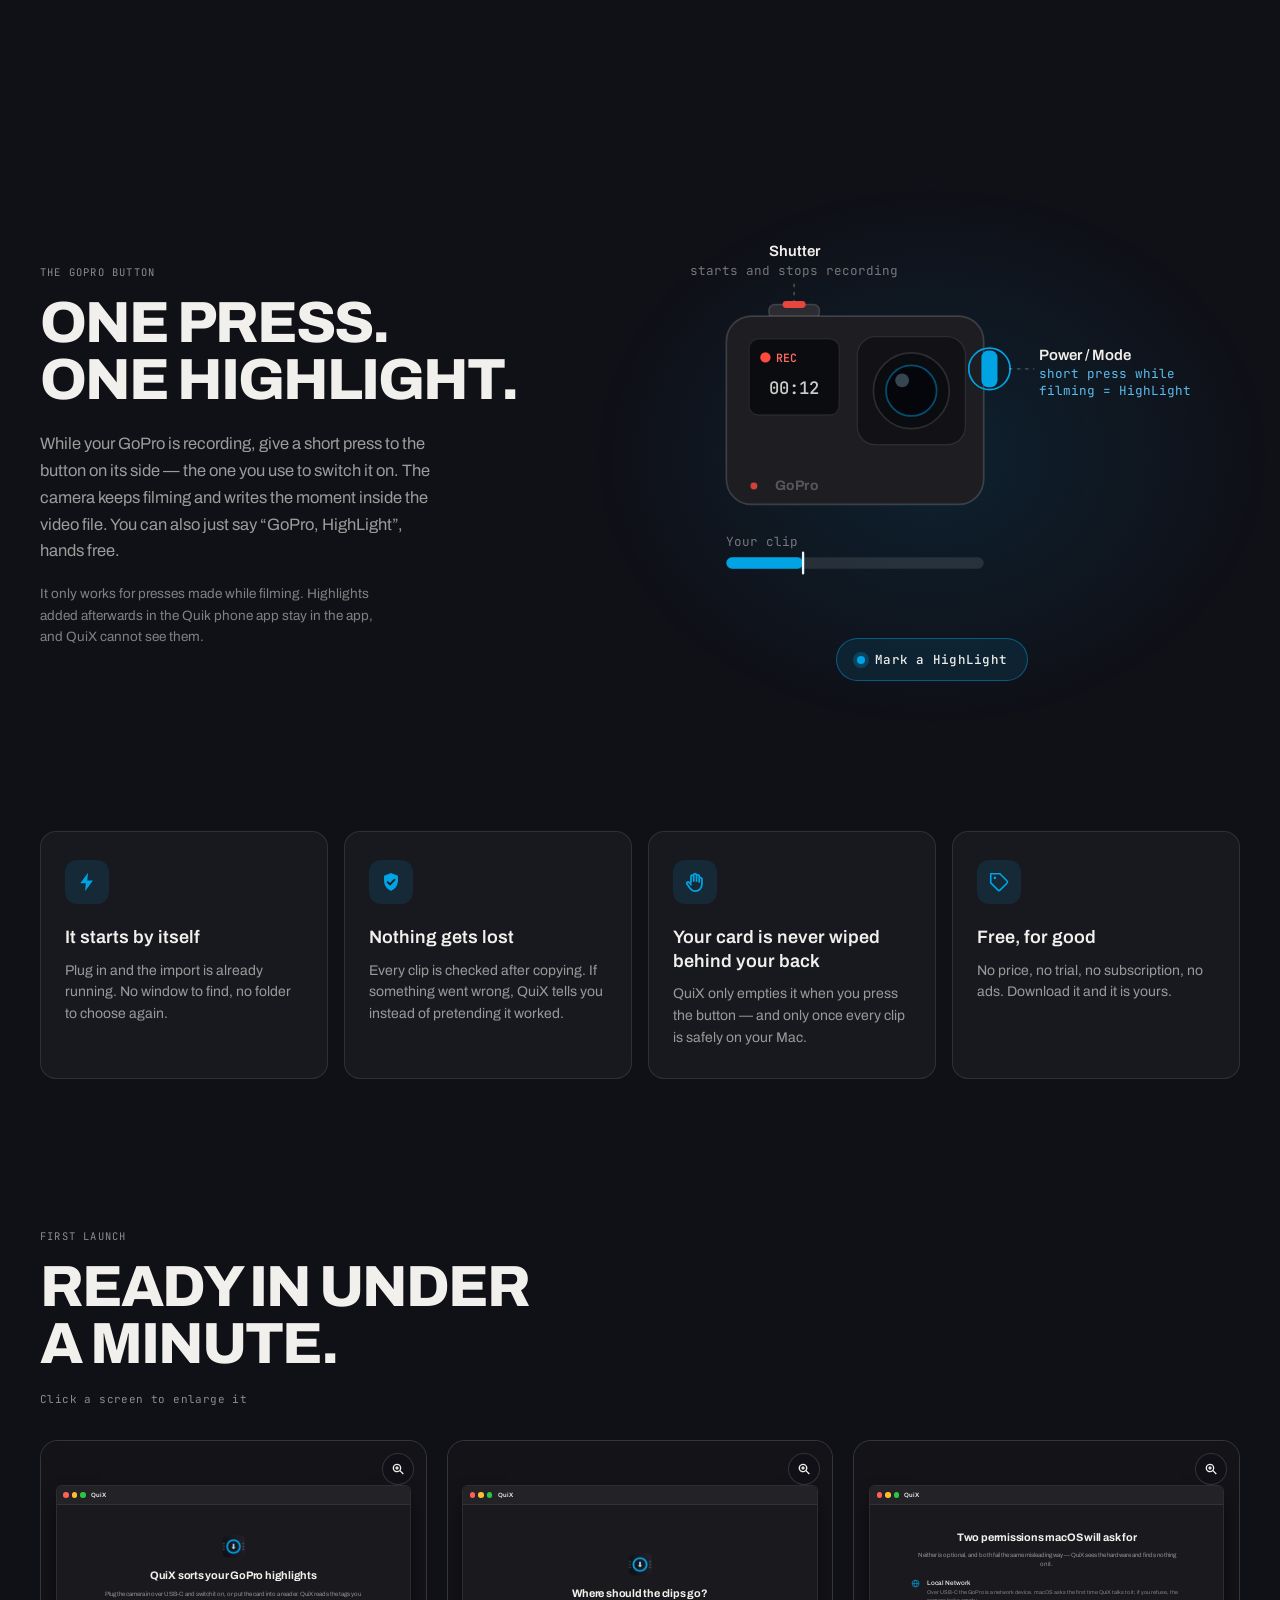
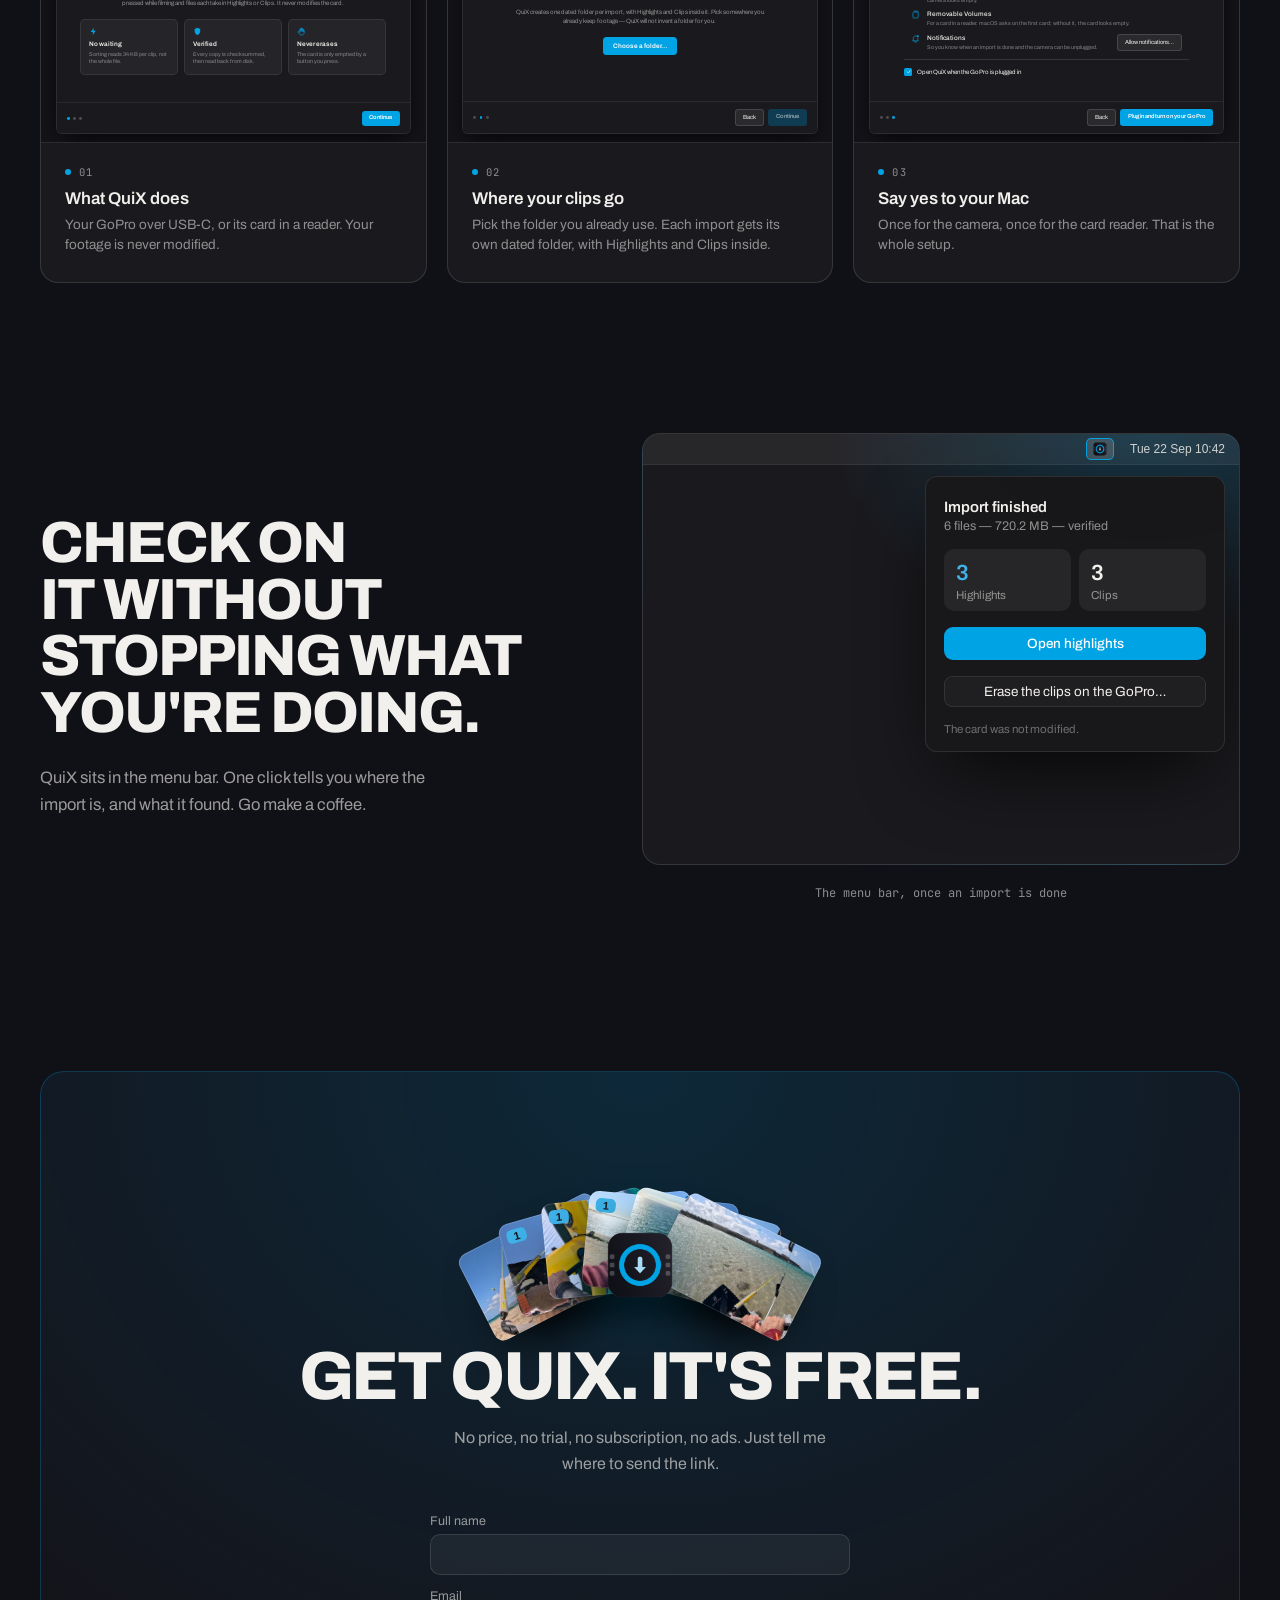
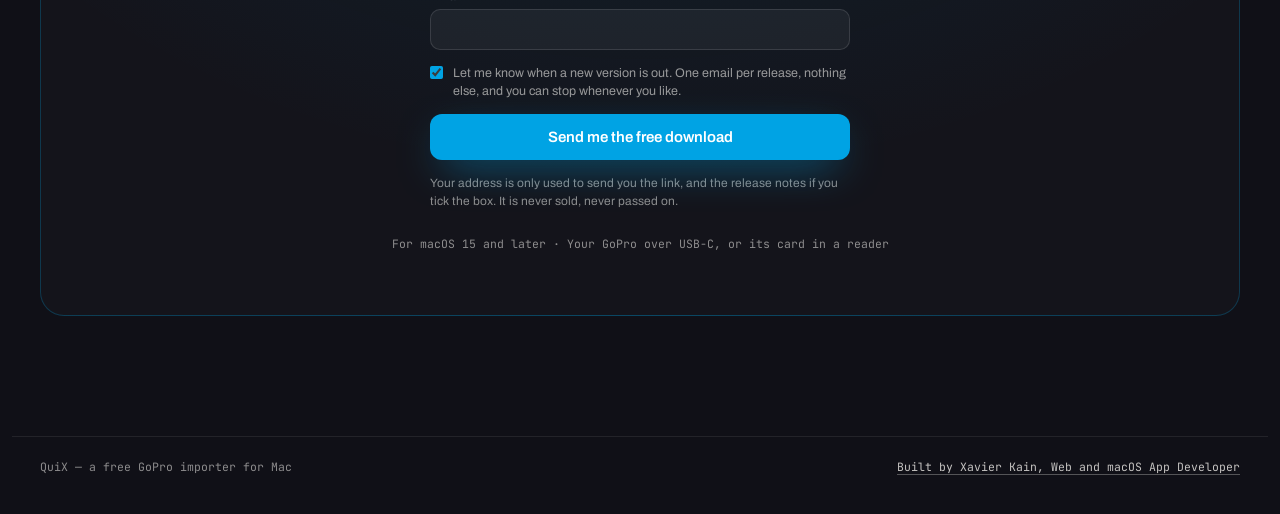
==== commit 8ed2e638: "fix(site): the footer link points to xavierkain.fr, whole sentence as the anchor" ====
--- a/site/index.html
+++ b/site/index.html
@@ -628,10 +628,10 @@
 
 <footer style="max-width:1200px; margin:120px auto 0; padding:22px 28px 40px; border-top:1px solid rgba(255,255,255,.08); display:flex; justify-content:space-between; align-items:center; flex-wrap:wrap; gap:12px; font:400 11.5px 'JetBrains Mono', monospace; color:rgba(242,240,236,.55);">
   <span>QuiX — a free GoPro importer for Mac</span>
-  <span>Designed and built by <a href="https://xavierkain.fr/en/services#applications" data-href-fr="https://xavierkain.fr/services#applications" style="color:rgba(242,240,236,.8); text-decoration:underline; text-decoration-color:rgba(242,240,236,.3); text-underline-offset:3px;">Xavier Kain, web &amp; app developer</a></span>
+  <a href="https://xavierkain.fr/" title="Web and macOS App Developer | Xavier Kain" data-title-fr="Développeur web et applications macOS | Xavier Kain" target="_blank" rel="noopener" style="color:rgba(242,240,236,.8); text-decoration:underline; text-decoration-color:rgba(242,240,236,.3); text-underline-offset:3px;">Built by Xavier Kain, Web and macOS App Developer</a>
 </footer>
 
 </div>
-<script src="assets/site.js?v=f370ee43b7"></script>
+<script src="assets/site.js?v=48cdbb8eae"></script>
 </body>
 </html>
